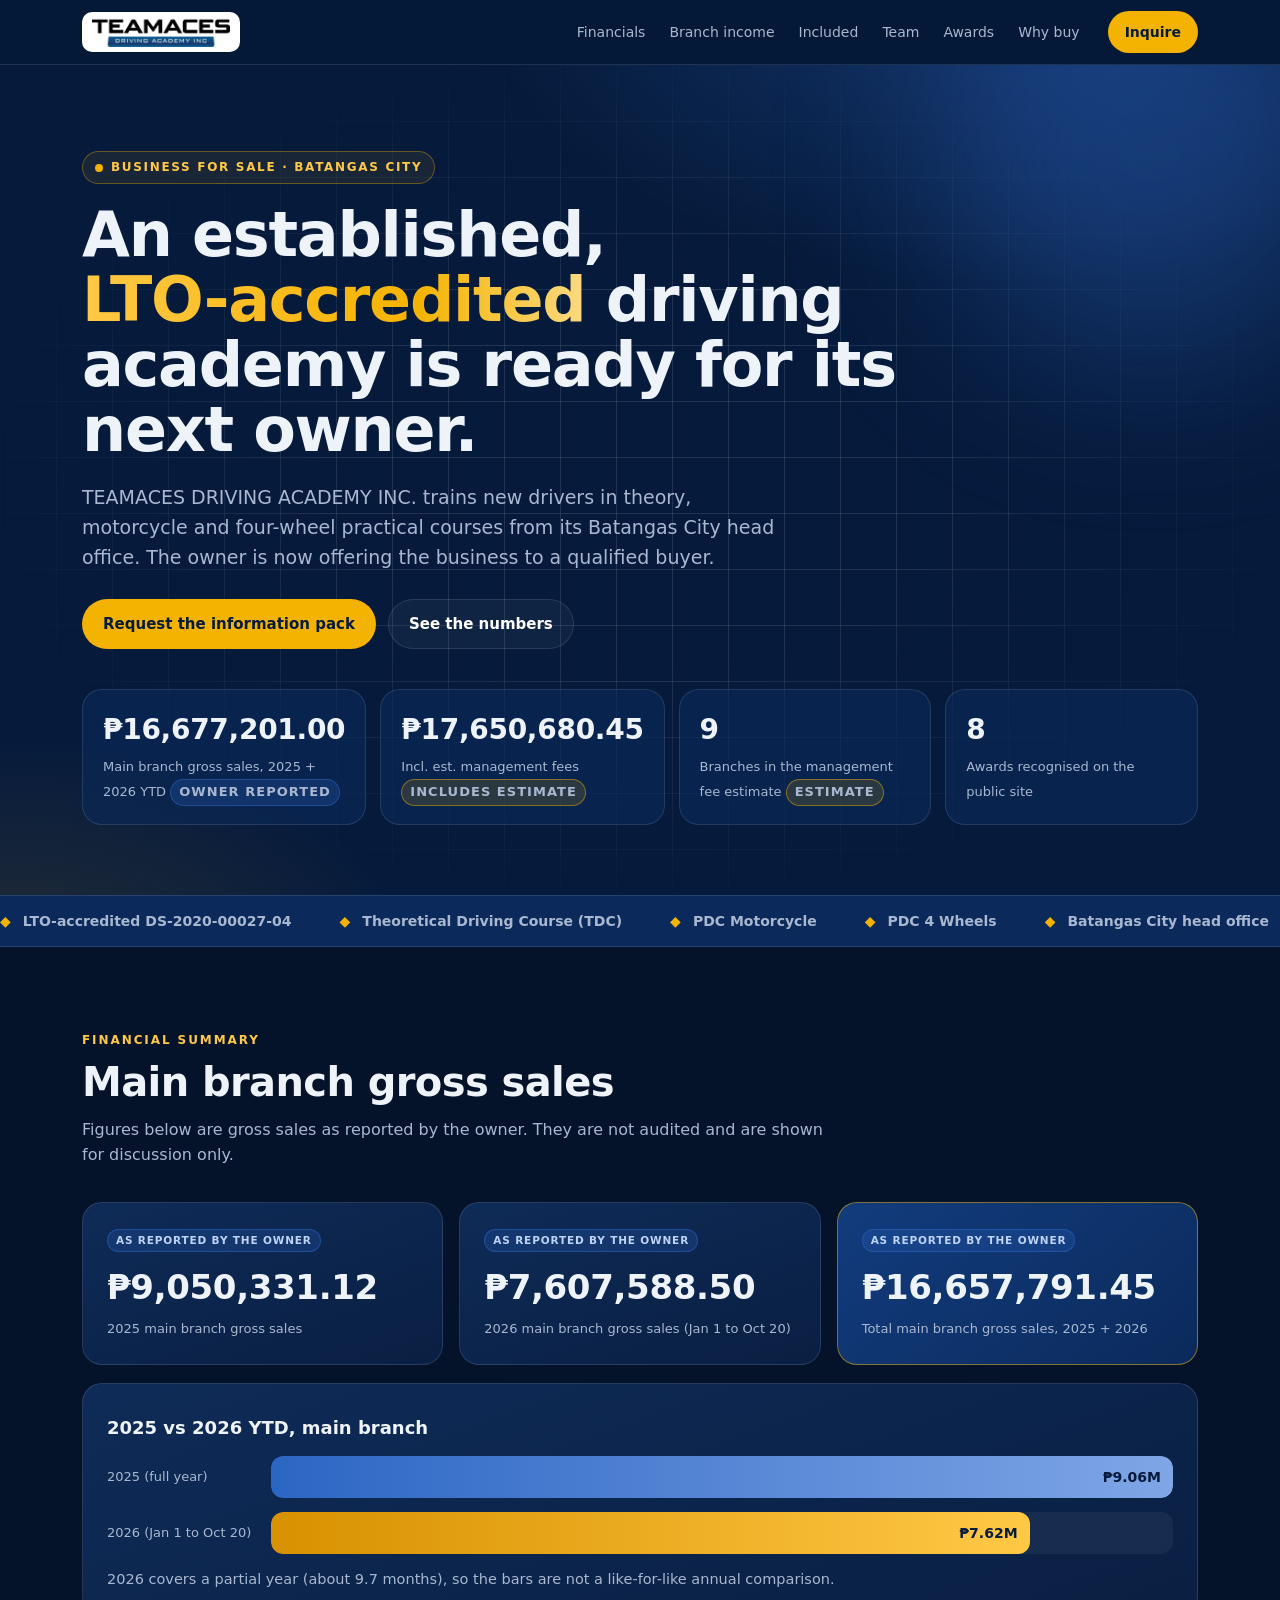
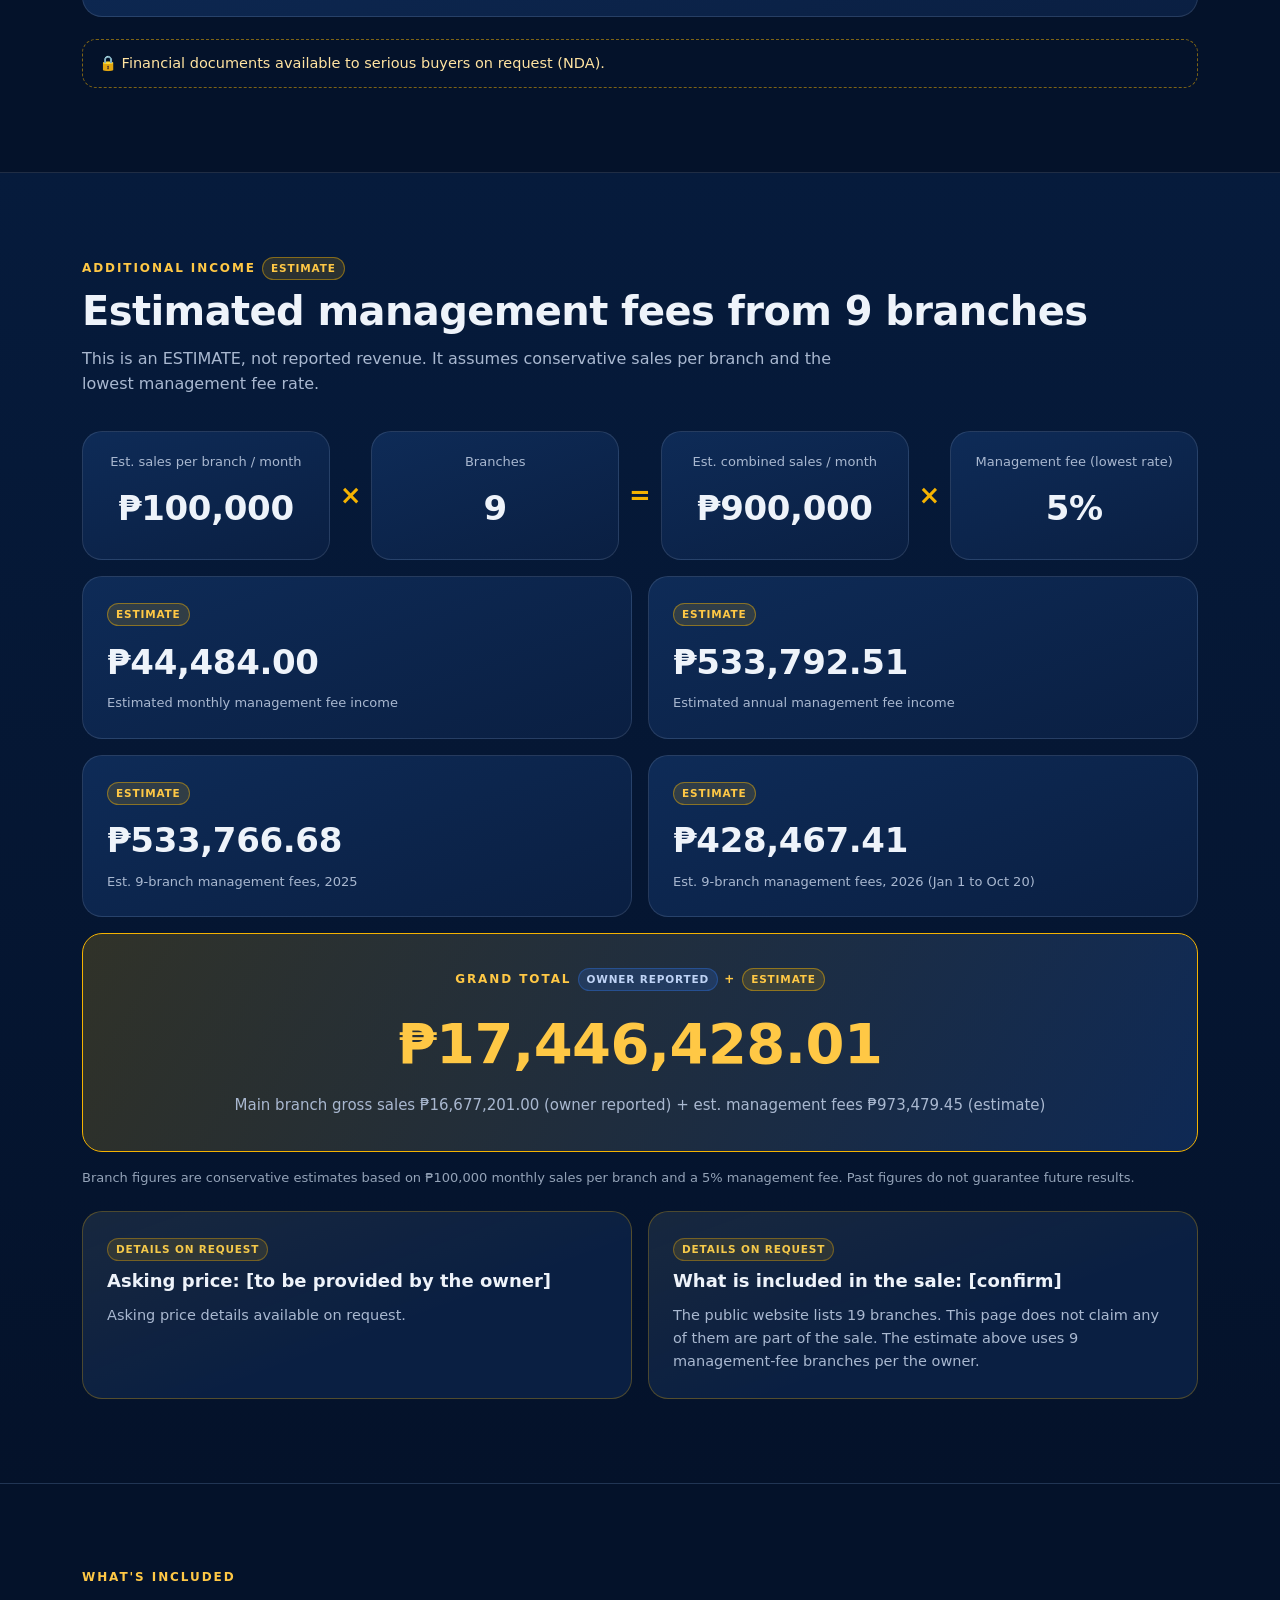
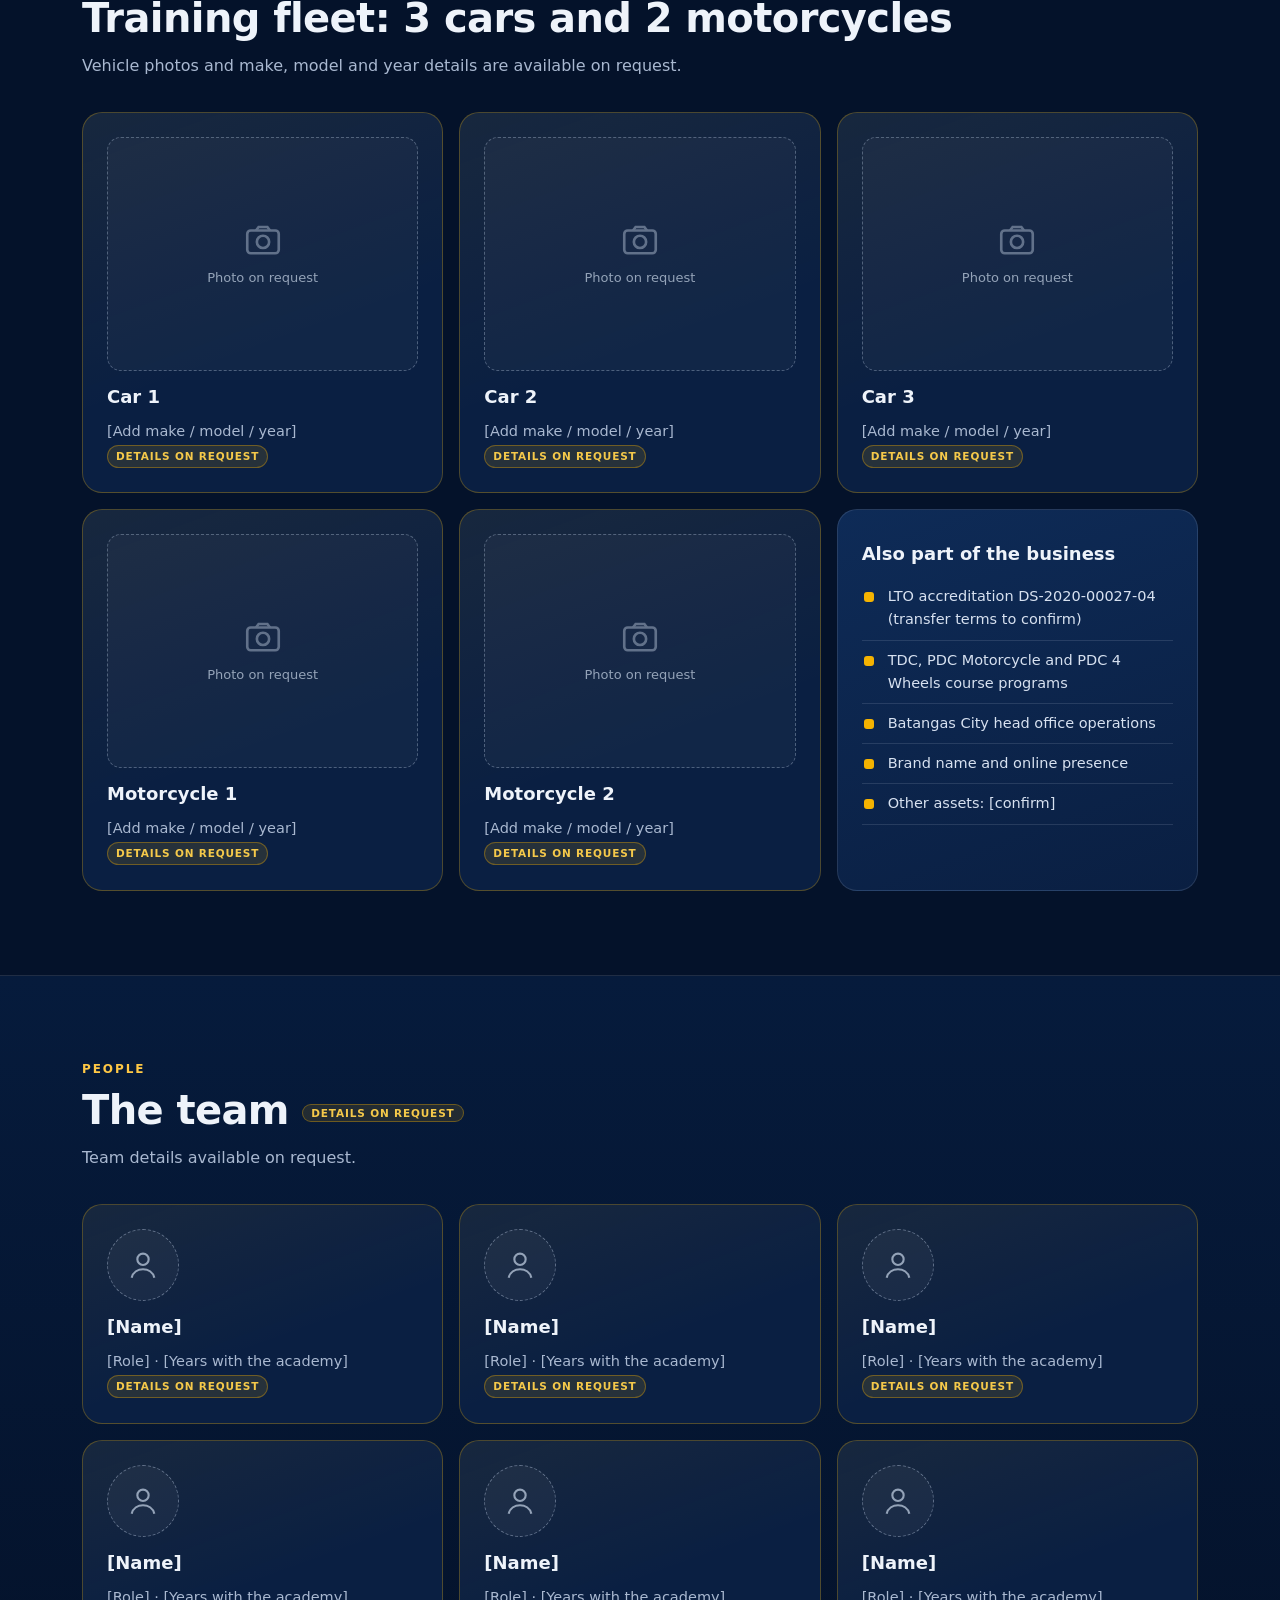
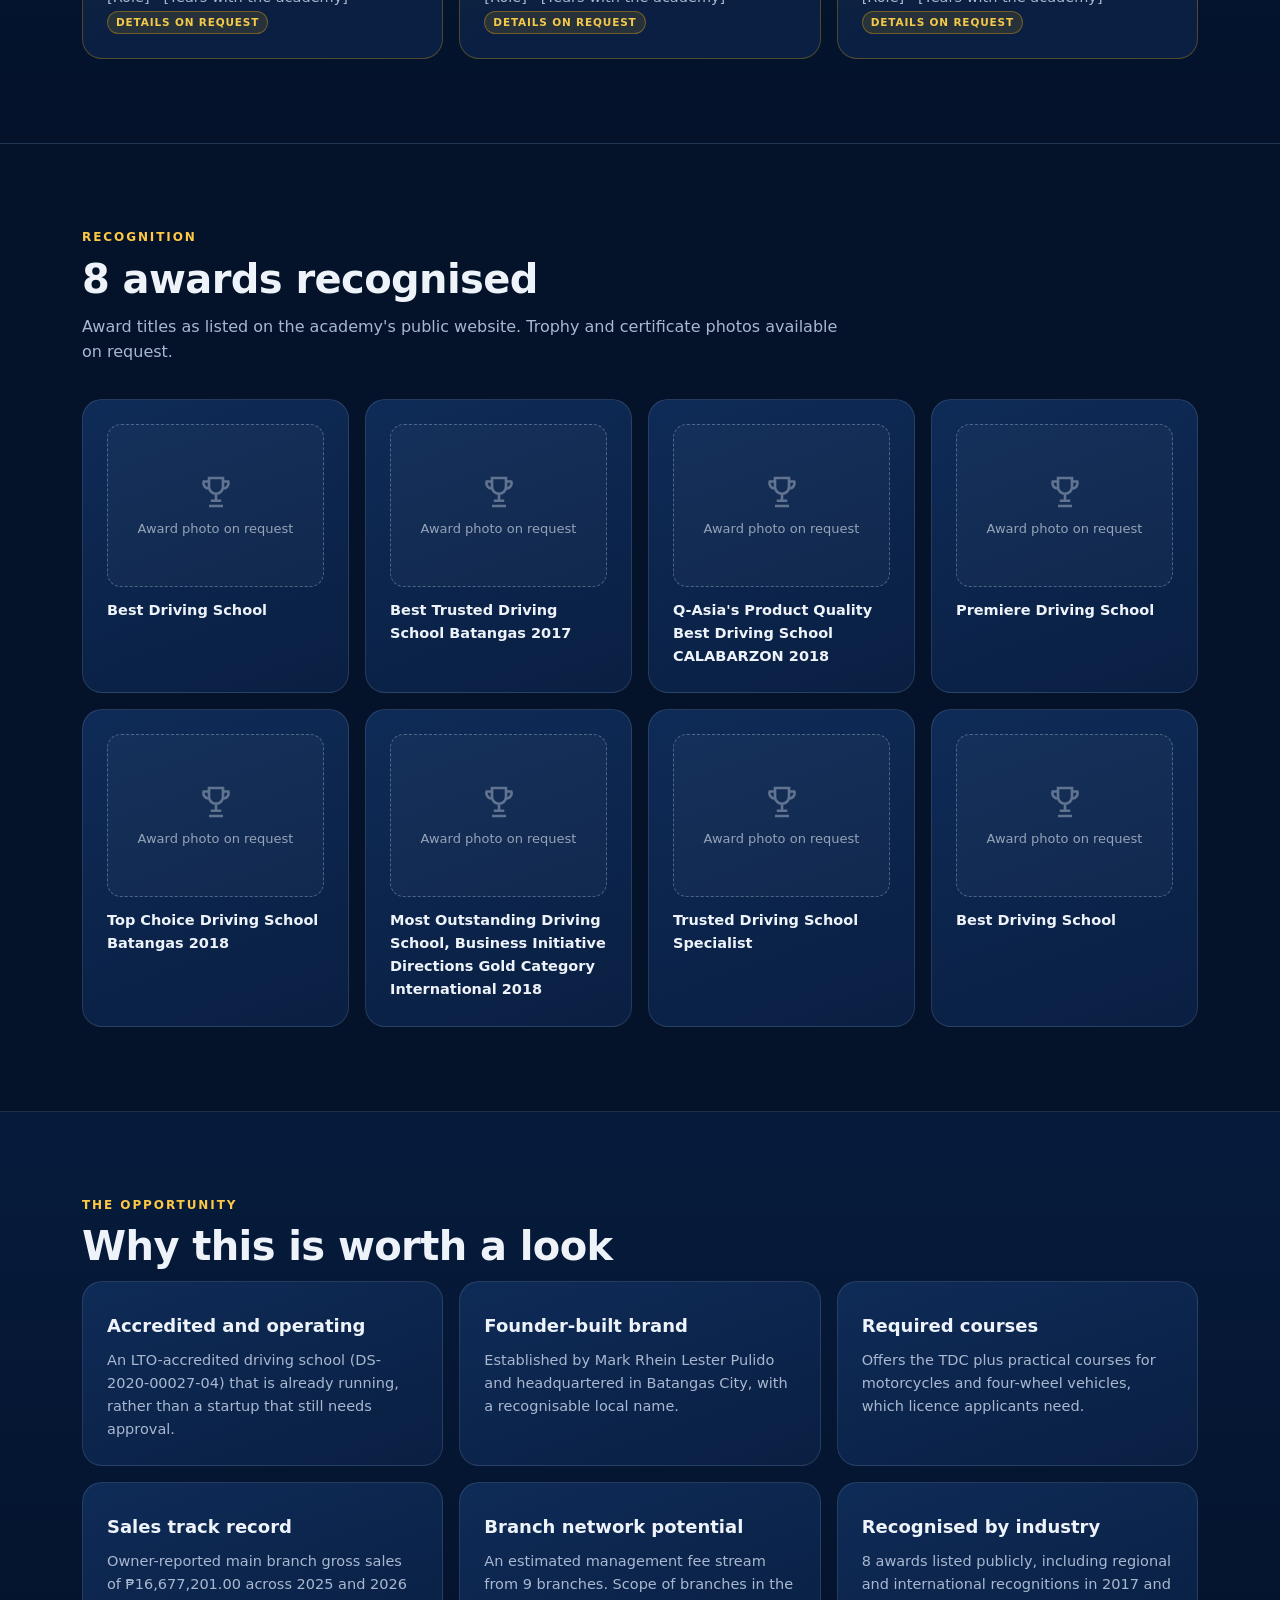
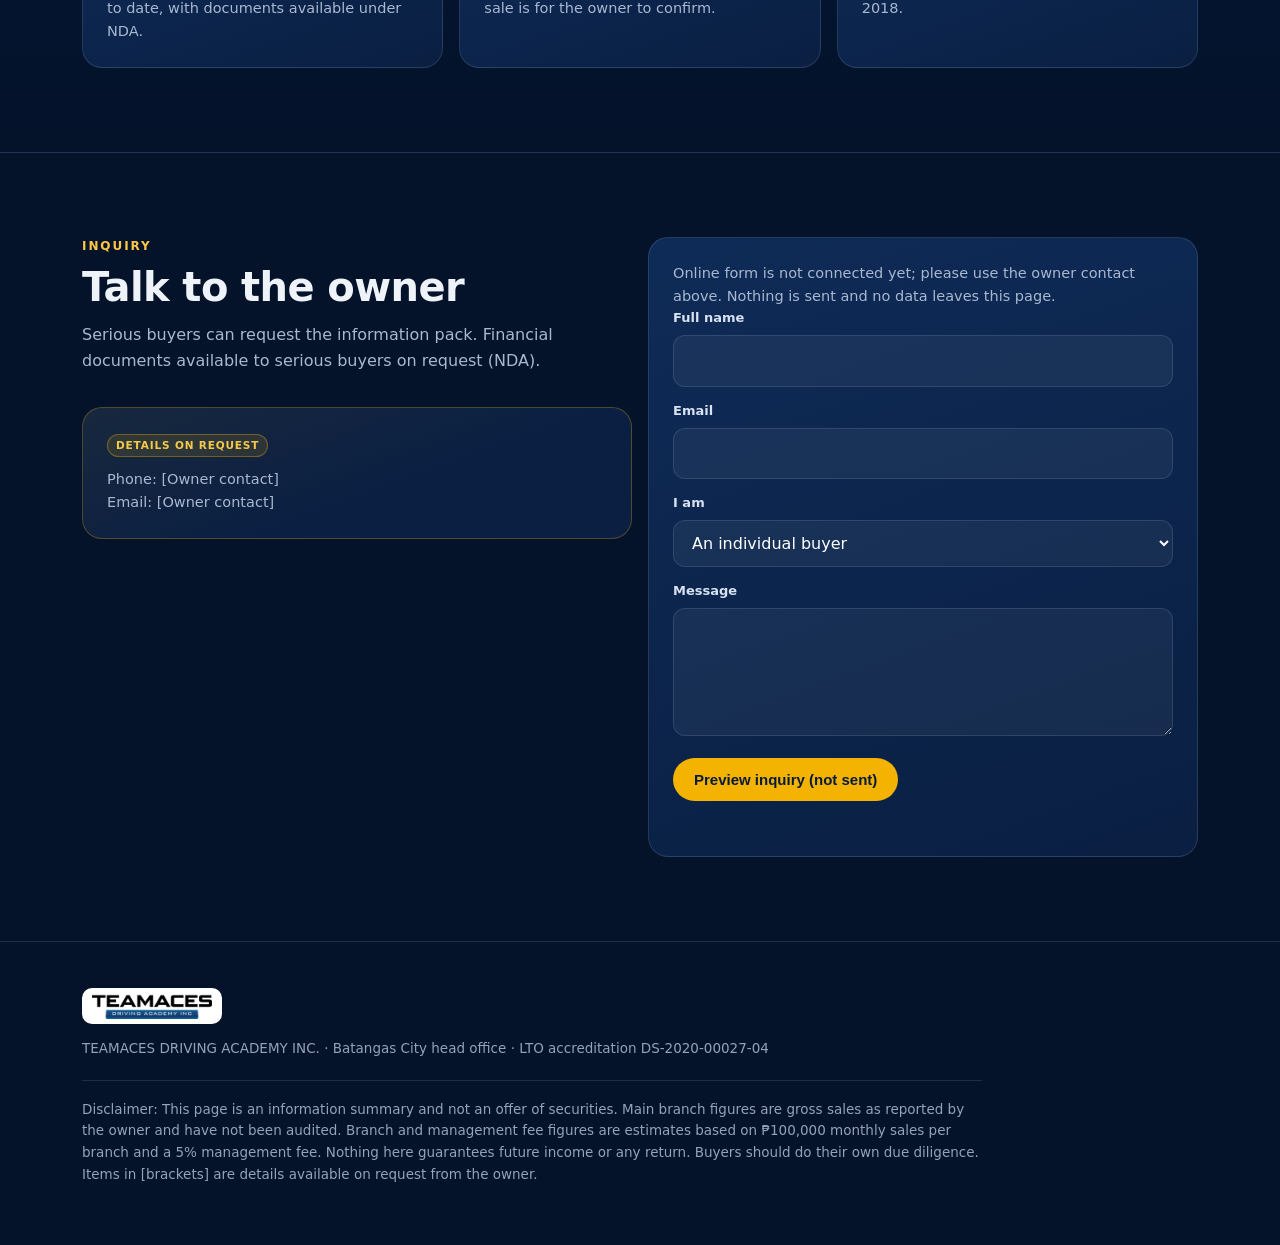
==== docs/index.html @ 5d8823e5 "Teamaces business-for-sale site, published from docs/" ====
<!doctype html>
<html lang="en" class="no-js">
<head>
<meta charset="utf-8">
<meta name="viewport" content="width=device-width, initial-scale=1">
<title>Business for Sale: TEAMACES DRIVING ACADEMY INC. | LTO-Accredited Driving School, Batangas</title>
<meta name="description" content="Established LTO-accredited driving academy in Batangas City offered for sale. Owner-reported main branch sales, estimated branch management fees, vehicles included. Documents available under NDA.">
<meta name="robots" content="index, follow">
<link rel="canonical" href="https://teamaces.johnnybodegas.com/">
<link rel="icon" href="/favicon.ico" sizes="any">
<link rel="icon" type="image/png" href="/favicon-32.png">
<link rel="apple-touch-icon" href="/apple-touch-icon.png">
<meta name="theme-color" content="#0B2A5B">
<meta property="og:type" content="website">
<meta property="og:title" content="Business for Sale: TEAMACES DRIVING ACADEMY INC.">
<meta property="og:description" content="An established LTO-accredited driving academy in Batangas City is available to a serious buyer.">
<meta property="og:url" content="https://teamaces.johnnybodegas.com/">
<meta property="og:image" content="https://teamaces.johnnybodegas.com/og.png">
<meta property="og:image:width" content="1200">
<meta property="og:image:height" content="630">
<meta name="twitter:card" content="summary_large_image">
<meta name="twitter:image" content="https://teamaces.johnnybodegas.com/og.png">
<script type="application/ld+json">{"@context": "https://schema.org", "@graph": [{"@type": "Organization", "@id": "https://teamaces.johnnybodegas.com/#org", "name": "TEAMACES DRIVING ACADEMY INC.", "logo": "https://teamaces.johnnybodegas.com/assets/logo-wordmark.png", "address": {"@type": "PostalAddress", "addressLocality": "Batangas City", "addressCountry": "PH"}}, {"@type": "WebPage", "@id": "https://teamaces.johnnybodegas.com/", "url": "https://teamaces.johnnybodegas.com/", "name": "Business for Sale: TEAMACES DRIVING ACADEMY INC.", "about": {"@id": "https://teamaces.johnnybodegas.com/#org"}, "inLanguage": "en"}]}</script>
<link rel="stylesheet" href="/styles.css">
<script>document.documentElement.classList.remove('no-js')</script>
</head>
<body>
<a class="skip" href="#main">Skip to content</a>
<nav class="top" aria-label="Primary"><div class="wrap">
  <a class="brand" href="#top" aria-label="TEAMACES DRIVING ACADEMY INC. home"><img src="/assets/logo-wordmark.png" alt="Teamaces Driving Academy" width="1200" height="261"></a>
  <ul><li><a href="#financials">Financials</a></li><li><a href="#branches">Branch income</a></li><li><a href="#included">Included</a></li><li><a href="#team">Team</a></li><li><a href="#awards">Awards</a></li><li><a href="#why">Why buy</a></li></ul>
  <a class="btn btn-amber" href="#inquire">Inquire</a>
</div></nav>
<main id="main">
<header class="hero" id="top"><div class="gridbg"></div><div class="orb"></div><div class="wrap">
  <span class="eyebrow rv"><span class="dot"></span>Business for sale &middot; Batangas City</span>
  <h1 class="rv" style="--d:80ms">An established, <span class="hl" style="white-space:nowrap">LTO-accredited</span> driving academy is ready for its next owner.</h1>
  <p class="lead rv" style="--d:160ms">TEAMACES DRIVING ACADEMY INC. trains new drivers in theory, motorcycle and four-wheel practical courses from its Batangas City head office. The owner is now offering the business to a qualified buyer.</p>
  <div class="cta-row rv" style="--d:240ms"><a class="btn btn-amber" href="#inquire">Request the information pack</a><a class="btn btn-ghost" href="#financials">See the numbers</a></div>
  <div class="stats">
    <div class="stat rv" style="--d:0ms"><b data-count="mainTotal">&#8369;16,677,201.00</b><span>Main branch gross sales, 2025 + 2026 YTD <span class="tag tag-rep">Owner reported</span></span></div>
    <div class="stat rv" style="--d:90ms"><b data-count="grandTotal">&#8369;17,650,680.45</b><span>Incl. est. management fees <span class="tag tag-est">Includes estimate</span></span></div>
    <div class="stat rv" style="--d:180ms"><b data-count="branches" data-dec="0">9</b><span>Branches in the management fee estimate <span class="tag tag-est">Estimate</span></span></div>
    <div class="stat rv" style="--d:270ms"><b data-count="awards" data-dec="0">8</b><span>Awards recognised on the public site</span></div>
  </div>
</div></header>
<div class="ticker" aria-label="Highlights"><div class="track"><span>LTO-accredited DS-2020-00027-04</span><span>Theoretical Driving Course (TDC)</span><span>PDC Motorcycle</span><span>PDC 4 Wheels</span><span>Batangas City head office</span><span>8 awards recognised</span><span>Business for sale</span><span>Financial documents on request (NDA)</span><span aria-hidden="true">LTO-accredited DS-2020-00027-04</span><span aria-hidden="true">Theoretical Driving Course (TDC)</span><span aria-hidden="true">PDC Motorcycle</span><span aria-hidden="true">PDC 4 Wheels</span><span aria-hidden="true">Batangas City head office</span><span aria-hidden="true">8 awards recognised</span><span aria-hidden="true">Business for sale</span><span aria-hidden="true">Financial documents on request (NDA)</span></div></div>

<section class="s" id="financials"><div class="wrap">
  <div class="kicker rv">Financial summary</div>
  <h2 class="rv">Main branch gross sales</h2>
  <p class="sub rv">Figures below are gross sales as reported by the owner. They are not audited and are shown for discussion only.</p>
  <div class="grid g3">
    <div class="card rv"><span class="tag tag-rep">As reported by the owner</span><div class="big" data-count="main2025">&#8369;9,060,764.00</div><div class="lbl">2025 main branch gross sales</div></div>
    <div class="card rv" style="--d:90ms"><span class="tag tag-rep">As reported by the owner</span><div class="big" data-count="main2026ytd">&#8369;7,616,437.00</div><div class="lbl">2026 main branch gross sales (Jan 1 to Oct 20)</div></div>
    <div class="card total rv" style="--d:180ms"><span class="tag tag-rep">As reported by the owner</span><div class="big" data-count="mainTotal">&#8369;16,677,201.00</div><div class="lbl">Total main branch gross sales, 2025 + 2026</div></div>
  </div>
  <div class="card chart rv" role="img" aria-label="Bar chart: 2025 main branch gross sales 9,060,764 pesos; 2026 January 1 to October 20, 7,616,437 pesos">
    <h3>2025 vs 2026 YTD, main branch</h3>
    <div class="bar-row"><div class="lbl">2025 (full year)</div><div class="bar a"><i data-w="main2025">&#8369;9.06M</i></div></div>
    <div class="bar-row"><div class="lbl">2026 (Jan 1 to Oct 20)</div><div class="bar b"><i data-w="main2026ytd">&#8369;7.62M</i></div></div>
    <p class="note">2026 covers a partial year (about 9.7 months), so the bars are not a like-for-like annual comparison.</p>
  </div>
  <div class="nda rv">&#128274; Financial documents available to serious buyers on request (NDA).</div>
</div></section>

<section class="s alt" id="branches"><div class="wrap">
  <div class="kicker rv">Additional income <span class="tag tag-est">Estimate</span></div>
  <h2 class="rv">Estimated management fees from 9 branches</h2>
  <p class="sub rv">This is an ESTIMATE, not reported revenue. It assumes conservative sales per branch and the lowest management fee rate.</p>
  <div class="calc">
    <div class="card rv"><div class="lbl">Est. sales per branch / month</div><div class="big">&#8369;100,000</div></div><div class="op" aria-hidden="true">&times;</div>
    <div class="card rv" style="--d:80ms"><div class="lbl">Branches</div><div class="big">9</div></div><div class="op" aria-hidden="true">=</div>
    <div class="card rv" style="--d:160ms"><div class="lbl">Est. combined sales / month</div><div class="big">&#8369;900,000</div></div><div class="op" aria-hidden="true">&times;</div>
    <div class="card rv" style="--d:240ms"><div class="lbl">Management fee (lowest rate)</div><div class="big">5%</div></div>
  </div>
  <div class="grid g2">
    <div class="card rv"><span class="tag tag-est">Estimate</span><div class="big" data-count="feeMonthly">&#8369;45,000.00</div><div class="lbl">Estimated monthly management fee income</div></div>
    <div class="card rv" style="--d:90ms"><span class="tag tag-est">Estimate</span><div class="big" data-count="feeAnnual">&#8369;540,000.00</div><div class="lbl">Estimated annual management fee income</div></div>
    <div class="card rv"><span class="tag tag-est">Estimate</span><div class="big" data-count="fee2025">&#8369;540,000.00</div><div class="lbl">Est. 9-branch management fees, 2025</div></div>
    <div class="card rv" style="--d:90ms"><span class="tag tag-est">Estimate</span><div class="big" data-count="fee2026ytd">&#8369;433,479.45</div><div class="lbl">Est. 9-branch management fees, 2026 (Jan 1 to Oct 20)</div></div>
    <div class="card grand rv">
      <div class="kicker">Grand total <span class="tag tag-rep">Owner reported</span> + <span class="tag tag-est">Estimate</span></div>
      <div class="big" data-count="grandTotal">&#8369;17,650,680.45</div>
      <div class="eq">Main branch gross sales &#8369;16,677,201.00 (owner reported) + est. management fees &#8369;973,479.45 (estimate)</div>
    </div>
  </div>
  <p class="note rv">Branch figures are conservative estimates based on &#8369;100,000 monthly sales per branch and a 5% management fee. Past figures do not guarantee future results.</p>
  <div class="grid g2" style="margin-top:22px">
    <div class="card ph-card rv"><span class="tag tag-ph">Details on request</span><h3>Asking price: [to be provided by the owner]</h3><p>Asking price details available on request.</p></div>
    <div class="card ph-card rv" style="--d:90ms"><span class="tag tag-ph">Details on request</span><h3>What is included in the sale: [confirm]</h3><p>The public website lists 19 branches. This page does not claim any of them are part of the sale. The estimate above uses 9 management-fee branches per the owner.</p></div>
  </div>
</div></section>

<section class="s" id="included"><div class="wrap">
  <div class="kicker rv">What&#39;s included</div>
  <h2 class="rv">Training fleet: 3 cars and 2 motorcycles</h2>
  <p class="sub rv">Vehicle photos and make, model and year details are available on request.</p>
  <div class="grid g3"><div class="card ph-card rv" style="--d:0ms"><div class="slot"><div><svg viewBox="0 0 24 24" fill="none" stroke="currentColor" stroke-width="1.5" aria-hidden="true"><rect x="3" y="6" width="18" height="13" rx="2"/><circle cx="12" cy="12.5" r="3.5"/><path d="M8 6l1.5-2h5L16 6"/></svg>Photo on request</div></div><h3>Car 1</h3><p>[Add make / model / year]</p><span class="tag tag-ph">Details on request</span></div><div class="card ph-card rv" style="--d:80ms"><div class="slot"><div><svg viewBox="0 0 24 24" fill="none" stroke="currentColor" stroke-width="1.5" aria-hidden="true"><rect x="3" y="6" width="18" height="13" rx="2"/><circle cx="12" cy="12.5" r="3.5"/><path d="M8 6l1.5-2h5L16 6"/></svg>Photo on request</div></div><h3>Car 2</h3><p>[Add make / model / year]</p><span class="tag tag-ph">Details on request</span></div><div class="card ph-card rv" style="--d:160ms"><div class="slot"><div><svg viewBox="0 0 24 24" fill="none" stroke="currentColor" stroke-width="1.5" aria-hidden="true"><rect x="3" y="6" width="18" height="13" rx="2"/><circle cx="12" cy="12.5" r="3.5"/><path d="M8 6l1.5-2h5L16 6"/></svg>Photo on request</div></div><h3>Car 3</h3><p>[Add make / model / year]</p><span class="tag tag-ph">Details on request</span></div><div class="card ph-card rv" style="--d:240ms"><div class="slot"><div><svg viewBox="0 0 24 24" fill="none" stroke="currentColor" stroke-width="1.5" aria-hidden="true"><rect x="3" y="6" width="18" height="13" rx="2"/><circle cx="12" cy="12.5" r="3.5"/><path d="M8 6l1.5-2h5L16 6"/></svg>Photo on request</div></div><h3>Motorcycle 1</h3><p>[Add make / model / year]</p><span class="tag tag-ph">Details on request</span></div><div class="card ph-card rv" style="--d:320ms"><div class="slot"><div><svg viewBox="0 0 24 24" fill="none" stroke="currentColor" stroke-width="1.5" aria-hidden="true"><rect x="3" y="6" width="18" height="13" rx="2"/><circle cx="12" cy="12.5" r="3.5"/><path d="M8 6l1.5-2h5L16 6"/></svg>Photo on request</div></div><h3>Motorcycle 2</h3><p>[Add make / model / year]</p><span class="tag tag-ph">Details on request</span></div>
    <div class="card rv"><h3>Also part of the business</h3><ul class="list"><li>LTO accreditation DS-2020-00027-04 (transfer terms to confirm)</li><li>TDC, PDC Motorcycle and PDC 4 Wheels course programs</li><li>Batangas City head office operations</li><li>Brand name and online presence</li><li>Other assets: [confirm]</li></ul></div>
  </div>
</div></section>

<section class="s alt" id="team"><div class="wrap">
  <div class="kicker rv">People</div>
  <h2 class="rv">The team <span class="tag tag-ph">Details on request</span></h2>
  <p class="sub rv">Team details available on request.</p>
  <div class="grid g3"><div class="card ph-card rv" style="--d:0ms"><div class="avatar"><svg viewBox="0 0 24 24" fill="none" stroke="currentColor" stroke-width="1.5" aria-hidden="true"><circle cx="12" cy="8" r="4"/><path d="M4 21c1-4 4.5-6 8-6s7 2 8 6"/></svg></div><h3>[Name]</h3><p>[Role] &middot; [Years with the academy]</p><span class="tag tag-ph">Details on request</span></div><div class="card ph-card rv" style="--d:70ms"><div class="avatar"><svg viewBox="0 0 24 24" fill="none" stroke="currentColor" stroke-width="1.5" aria-hidden="true"><circle cx="12" cy="8" r="4"/><path d="M4 21c1-4 4.5-6 8-6s7 2 8 6"/></svg></div><h3>[Name]</h3><p>[Role] &middot; [Years with the academy]</p><span class="tag tag-ph">Details on request</span></div><div class="card ph-card rv" style="--d:140ms"><div class="avatar"><svg viewBox="0 0 24 24" fill="none" stroke="currentColor" stroke-width="1.5" aria-hidden="true"><circle cx="12" cy="8" r="4"/><path d="M4 21c1-4 4.5-6 8-6s7 2 8 6"/></svg></div><h3>[Name]</h3><p>[Role] &middot; [Years with the academy]</p><span class="tag tag-ph">Details on request</span></div><div class="card ph-card rv" style="--d:210ms"><div class="avatar"><svg viewBox="0 0 24 24" fill="none" stroke="currentColor" stroke-width="1.5" aria-hidden="true"><circle cx="12" cy="8" r="4"/><path d="M4 21c1-4 4.5-6 8-6s7 2 8 6"/></svg></div><h3>[Name]</h3><p>[Role] &middot; [Years with the academy]</p><span class="tag tag-ph">Details on request</span></div><div class="card ph-card rv" style="--d:280ms"><div class="avatar"><svg viewBox="0 0 24 24" fill="none" stroke="currentColor" stroke-width="1.5" aria-hidden="true"><circle cx="12" cy="8" r="4"/><path d="M4 21c1-4 4.5-6 8-6s7 2 8 6"/></svg></div><h3>[Name]</h3><p>[Role] &middot; [Years with the academy]</p><span class="tag tag-ph">Details on request</span></div><div class="card ph-card rv" style="--d:350ms"><div class="avatar"><svg viewBox="0 0 24 24" fill="none" stroke="currentColor" stroke-width="1.5" aria-hidden="true"><circle cx="12" cy="8" r="4"/><path d="M4 21c1-4 4.5-6 8-6s7 2 8 6"/></svg></div><h3>[Name]</h3><p>[Role] &middot; [Years with the academy]</p><span class="tag tag-ph">Details on request</span></div></div>
</div></section>

<section class="s" id="awards"><div class="wrap">
  <div class="kicker rv">Recognition</div>
  <h2 class="rv">8 awards recognised</h2>
  <p class="sub rv">Award titles as listed on the academy&#39;s public website. Trophy and certificate photos available on request.</p>
  <div class="grid g4"><div class="card rv" style="--d:0ms"><div class="slot"><div><svg viewBox="0 0 24 24" fill="none" stroke="currentColor" stroke-width="1.5" aria-hidden="true"><path d="M8 4h8v5a4 4 0 01-8 0V4zM8 6H5a3 3 0 003 4M16 6h3a3 3 0 01-3 4M12 13v4M8 20h8M9 17h6"/></svg>Award photo on request</div></div><p style="color:#EEF3FA;font-weight:600">Best Driving School</p></div><div class="card rv" style="--d:60ms"><div class="slot"><div><svg viewBox="0 0 24 24" fill="none" stroke="currentColor" stroke-width="1.5" aria-hidden="true"><path d="M8 4h8v5a4 4 0 01-8 0V4zM8 6H5a3 3 0 003 4M16 6h3a3 3 0 01-3 4M12 13v4M8 20h8M9 17h6"/></svg>Award photo on request</div></div><p style="color:#EEF3FA;font-weight:600">Best Trusted Driving School Batangas 2017</p></div><div class="card rv" style="--d:120ms"><div class="slot"><div><svg viewBox="0 0 24 24" fill="none" stroke="currentColor" stroke-width="1.5" aria-hidden="true"><path d="M8 4h8v5a4 4 0 01-8 0V4zM8 6H5a3 3 0 003 4M16 6h3a3 3 0 01-3 4M12 13v4M8 20h8M9 17h6"/></svg>Award photo on request</div></div><p style="color:#EEF3FA;font-weight:600">Q-Asia&#39;s Product Quality Best Driving School CALABARZON 2018</p></div><div class="card rv" style="--d:180ms"><div class="slot"><div><svg viewBox="0 0 24 24" fill="none" stroke="currentColor" stroke-width="1.5" aria-hidden="true"><path d="M8 4h8v5a4 4 0 01-8 0V4zM8 6H5a3 3 0 003 4M16 6h3a3 3 0 01-3 4M12 13v4M8 20h8M9 17h6"/></svg>Award photo on request</div></div><p style="color:#EEF3FA;font-weight:600">Premiere Driving School</p></div><div class="card rv" style="--d:240ms"><div class="slot"><div><svg viewBox="0 0 24 24" fill="none" stroke="currentColor" stroke-width="1.5" aria-hidden="true"><path d="M8 4h8v5a4 4 0 01-8 0V4zM8 6H5a3 3 0 003 4M16 6h3a3 3 0 01-3 4M12 13v4M8 20h8M9 17h6"/></svg>Award photo on request</div></div><p style="color:#EEF3FA;font-weight:600">Top Choice Driving School Batangas 2018</p></div><div class="card rv" style="--d:300ms"><div class="slot"><div><svg viewBox="0 0 24 24" fill="none" stroke="currentColor" stroke-width="1.5" aria-hidden="true"><path d="M8 4h8v5a4 4 0 01-8 0V4zM8 6H5a3 3 0 003 4M16 6h3a3 3 0 01-3 4M12 13v4M8 20h8M9 17h6"/></svg>Award photo on request</div></div><p style="color:#EEF3FA;font-weight:600">Most Outstanding Driving School, Business Initiative Directions Gold Category International 2018</p></div><div class="card rv" style="--d:360ms"><div class="slot"><div><svg viewBox="0 0 24 24" fill="none" stroke="currentColor" stroke-width="1.5" aria-hidden="true"><path d="M8 4h8v5a4 4 0 01-8 0V4zM8 6H5a3 3 0 003 4M16 6h3a3 3 0 01-3 4M12 13v4M8 20h8M9 17h6"/></svg>Award photo on request</div></div><p style="color:#EEF3FA;font-weight:600">Trusted Driving School Specialist</p></div><div class="card rv" style="--d:420ms"><div class="slot"><div><svg viewBox="0 0 24 24" fill="none" stroke="currentColor" stroke-width="1.5" aria-hidden="true"><path d="M8 4h8v5a4 4 0 01-8 0V4zM8 6H5a3 3 0 003 4M16 6h3a3 3 0 01-3 4M12 13v4M8 20h8M9 17h6"/></svg>Award photo on request</div></div><p style="color:#EEF3FA;font-weight:600">Best Driving School</p></div></div>
</div></section>

<section class="s alt" id="why"><div class="wrap">
  <div class="kicker rv">The opportunity</div>
  <h2 class="rv">Why this is worth a look</h2>
  <div class="grid g3">
    <div class="card rv"><h3>Accredited and operating</h3><p>An LTO-accredited driving school (DS-2020-00027-04) that is already running, rather than a startup that still needs approval.</p></div>
    <div class="card rv" style="--d:80ms"><h3>Founder-built brand</h3><p>Established by Mark Rhein Lester Pulido and headquartered in Batangas City, with a recognisable local name.</p></div>
    <div class="card rv" style="--d:160ms"><h3>Required courses</h3><p>Offers the TDC plus practical courses for motorcycles and four-wheel vehicles, which licence applicants need.</p></div>
    <div class="card rv"><h3>Sales track record</h3><p>Owner-reported main branch gross sales of &#8369;16,677,201.00 across 2025 and 2026 to date, with documents available under NDA.</p></div>
    <div class="card rv" style="--d:80ms"><h3>Branch network potential</h3><p>An estimated management fee stream from 9 branches. Scope of branches in the sale is for the owner to confirm.</p></div>
    <div class="card rv" style="--d:160ms"><h3>Recognised by industry</h3><p>8 awards listed publicly, including regional and international recognitions in 2017 and 2018.</p></div>
  </div>
</div></section>

<section class="s" id="inquire"><div class="wrap">
  <div class="grid g2">
    <div class="rv"><div class="kicker">Inquiry</div><h2>Talk to the owner</h2>
      <p class="sub">Serious buyers can request the information pack. Financial documents available to serious buyers on request (NDA).</p>
      <div class="card ph-card"><span class="tag tag-ph">Details on request</span><p style="margin-top:10px">Phone: [Owner contact]</p><p>Email: [Owner contact]</p></div>
    </div>
    <form class="card rv" id="inq" novalidate aria-describedby="formnote">
      <p id="formnote" class="note" style="margin-top:0">Online form is not connected yet; please use the owner contact above. Nothing is sent and no data leaves this page.</p>
      <label for="f-name">Full name</label><input id="f-name" name="name" autocomplete="name">
      <label for="f-email">Email</label><input id="f-email" name="email" type="email" autocomplete="email">
      <label for="f-type">I am</label><select id="f-type" name="type"><option>An individual buyer</option><option>A company or investor</option><option>A broker</option></select>
      <label for="f-msg">Message</label><textarea id="f-msg" name="msg" rows="4"></textarea>
      <button class="btn btn-amber" type="submit">Preview inquiry (not sent)</button>
      <div class="formmsg" id="formmsg" role="status" aria-live="polite"></div>
    </form>
  </div>
</div></section>
</main>
<footer><div class="wrap">
  <span class="brand"><img src="/assets/logo-wordmark.png" alt="Teamaces Driving Academy" width="1200" height="261" style="height:26px;width:auto"></span>
  <div>TEAMACES DRIVING ACADEMY INC. &middot; Batangas City head office &middot; LTO accreditation DS-2020-00027-04</div>
  <div class="disc">Disclaimer: This page is an information summary and not an offer of securities. Main branch figures are gross sales as reported by the owner and have not been audited. Branch and management fee figures are estimates based on &#8369;100,000 monthly sales per branch and a 5% management fee. Nothing here guarantees future income or any return. Buyers should do their own due diligence. Items in [brackets] are details available on request from the owner.</div>
</div></footer>
<script src="/data.js"></script>
<script src="/main.js"></script>
</body>
</html>
---- styles.css ----
:root{--navy-900:#061B3C;--navy-800:#0B2A5B;--navy-700:#123C7E;--navy-600:#1A4FA0;--navy-500:#2C66C4;--navy-100:#E7EEF9;--amber-600:#D89100;--amber-500:#F5B301;--amber-400:#FFC845;--ink-4:#94A3B8;--ok:#0E9F6E;--deep:#04122A;
--line:rgba(231,238,249,.12);--muted:#A9B8D0;--font:ui-sans-serif,system-ui,-apple-system,'Segoe UI',Roboto,'Helvetica Neue',Arial,sans-serif}
*,*::before,*::after{box-sizing:border-box}
html{scroll-behavior:smooth}
body{margin:0;font-family:var(--font);background:var(--deep);color:#EEF3FA;line-height:1.6;-webkit-font-smoothing:antialiased;overflow-x:hidden}
img{max-width:100%;display:block}
a{color:var(--amber-400)}
.wrap{max-width:1160px;margin:0 auto;padding:0 22px}
.skip{position:absolute;left:-999px}.skip:focus{left:12px;top:12px;z-index:99;background:#fff;color:#000;padding:8px}
.banner{background:var(--amber-500);color:var(--navy-900);text-align:center;font-size:13px;font-weight:700;padding:6px 12px}
nav.top{position:sticky;top:0;z-index:30;backdrop-filter:blur(14px);-webkit-backdrop-filter:blur(14px);background:rgba(6,27,60,.78);border-bottom:1px solid var(--line)}
nav.top .wrap{display:flex;align-items:center;gap:18px;height:64px}
.brand{display:flex;align-items:center;background:#fff;border-radius:10px;padding:5px 10px}
.brand img{height:30px;width:auto;object-fit:contain}
nav.top ul{display:flex;gap:4px;list-style:none;margin:0 0 0 auto;padding:0}
nav.top ul a{color:var(--muted);text-decoration:none;font-size:14px;padding:8px 10px;border-radius:8px}
nav.top ul a:hover{color:#fff;background:rgba(255,255,255,.06)}
.btn{display:inline-flex;align-items:center;gap:8px;border-radius:999px;padding:12px 20px;font-weight:700;text-decoration:none;border:1px solid transparent;cursor:pointer;font-size:15px}
.btn-amber{background:var(--amber-500);color:var(--navy-900)}.btn-amber:hover{background:var(--amber-400)}
.btn-ghost{border-color:var(--line);color:#fff;background:rgba(255,255,255,.04)}
nav .btn{padding:9px 16px;font-size:14px}
.hero{position:relative;overflow:hidden;padding:86px 0 70px;background:radial-gradient(900px 500px at 80% -10%,rgba(44,102,196,.35),transparent 60%),radial-gradient(700px 400px at 0% 110%,rgba(245,179,1,.12),transparent 60%),var(--navy-900)}
.gridbg{position:absolute;inset:0;background-image:linear-gradient(var(--line) 1px,transparent 1px),linear-gradient(90deg,var(--line) 1px,transparent 1px);background-size:56px 56px;mask-image:radial-gradient(ellipse at center,#000 30%,transparent 75%);-webkit-mask-image:radial-gradient(ellipse at center,#000 30%,transparent 75%);pointer-events:none}
.orb{position:absolute;width:420px;height:420px;border-radius:50%;filter:blur(80px);background:rgba(44,102,196,.35);top:-120px;right:-80px;animation:float 14s ease-in-out infinite}
@keyframes float{50%{transform:translate(-40px,30px) scale(1.08)}}
.hero .wrap{position:relative}
.eyebrow{display:inline-flex;gap:8px;align-items:center;font-size:12px;letter-spacing:.14em;text-transform:uppercase;font-weight:700;color:var(--amber-400);border:1px solid rgba(245,179,1,.35);background:rgba(245,179,1,.08);padding:6px 12px;border-radius:999px}
.dot{width:8px;height:8px;border-radius:50%;background:var(--amber-500);animation:pulse 2s infinite}
@keyframes pulse{0%{box-shadow:0 0 0 0 rgba(245,179,1,.7)}70%{box-shadow:0 0 0 10px rgba(245,179,1,0)}}
h1{font-size:clamp(34px,5.4vw,62px);line-height:1.05;letter-spacing:-.02em;margin:18px 0 16px;max-width:900px}
h1 .hl{background:linear-gradient(90deg,var(--amber-400),var(--amber-500),#fff,var(--amber-400));background-size:200% auto;-webkit-background-clip:text;background-clip:text;color:transparent;animation:sh 6s linear infinite}
@keyframes sh{to{background-position:200% center}}
.lead{font-size:clamp(16px,1.8vw,19px);color:var(--muted);max-width:720px}
.cta-row{display:flex;flex-wrap:wrap;gap:12px;margin:26px 0 40px}
.stats{display:grid;grid-template-columns:repeat(4,1fr);gap:14px}
.stat{border-radius:20px;border:1px solid var(--line);background:rgba(11,42,91,.55);padding:18px 20px}
.stat b{display:block;font-size:clamp(20px,2.3vw,28px);letter-spacing:-.01em;font-variant-numeric:tabular-nums;white-space:nowrap}
.stat span{font-size:13px;color:var(--muted)}
.tag{display:inline-block;font-size:10.5px;font-weight:800;letter-spacing:.08em;text-transform:uppercase;padding:2px 8px;border-radius:999px;vertical-align:middle}
.tag-rep{background:rgba(44,102,196,.25);color:#BFD3F5;border:1px solid rgba(44,102,196,.5)}
.tag-est{background:rgba(245,179,1,.15);color:var(--amber-400);border:1px solid rgba(245,179,1,.45)}
.tag-ph{background:rgba(245,179,1,.12);color:#F5C94A;border:1px solid rgba(245,179,1,.35)}
.ticker{border-block:1px solid var(--line);background:var(--navy-800);overflow:hidden;padding:14px 0}
.track{display:flex;gap:48px;width:max-content;animation:mq 38s linear infinite}
.track span{white-space:nowrap;color:var(--muted);font-weight:600;font-size:14px}
.track span::before{content:"\25C6";color:var(--amber-500);margin-right:12px}
@keyframes mq{to{transform:translateX(-50%)}}
section.s{padding:84px 0;border-bottom:1px solid var(--line)}
section.alt{background:linear-gradient(180deg,var(--navy-900),var(--deep))}
.kicker{color:var(--amber-400);font-size:12px;font-weight:800;letter-spacing:.16em;text-transform:uppercase}
h2{font-size:clamp(26px,3.4vw,40px);line-height:1.15;letter-spacing:-.015em;margin:8px 0 12px}
.sub{color:var(--muted);max-width:760px;margin:0 0 34px}
.grid{display:grid;gap:16px}.g2{grid-template-columns:repeat(2,1fr)}.g3{grid-template-columns:repeat(3,1fr)}.g4{grid-template-columns:repeat(4,1fr)}
.card{border-radius:20px;background:linear-gradient(160deg,#0E2B57,#0A1F42);border:1px solid var(--line);padding:24px;transition:border-color .3s,transform .3s}
.card:hover{border-color:rgba(245,179,1,.4);transform:translateY(-3px)}
.card h3{margin:6px 0 8px;font-size:18px}
.card p{margin:0;color:var(--muted);font-size:14.5px}
.big{font-size:clamp(24px,2.8vw,34px);font-weight:800;letter-spacing:-.01em;font-variant-numeric:tabular-nums;margin:8px 0 4px;overflow-wrap:anywhere}
.lbl{font-size:13px;color:var(--muted)}
.card.total{background:linear-gradient(140deg,var(--navy-700),var(--navy-800));border-color:rgba(245,179,1,.5)}
.card.grand{grid-column:1/-1;background:linear-gradient(120deg,rgba(245,179,1,.18),rgba(44,102,196,.25));border-color:var(--amber-500);text-align:center;padding:34px}
.card.grand .big{font-size:clamp(32px,5vw,56px);color:var(--amber-400)}
.eq{font-variant-numeric:tabular-nums;color:var(--muted);font-size:15px;overflow-wrap:anywhere}
.chart{margin-top:18px}
.bar-row{display:grid;grid-template-columns:150px 1fr;gap:14px;align-items:center;margin:14px 0}
.bar{height:42px;border-radius:12px;background:rgba(255,255,255,.05);overflow:hidden}
.bar i{display:flex;align-items:center;justify-content:flex-end;height:100%;padding-right:12px;font-style:normal;font-weight:800;font-size:14px;color:var(--navy-900);border-radius:12px;width:0;transition:width 1.4s cubic-bezier(.2,.8,.2,1);white-space:nowrap}
.bar.a i{background:linear-gradient(90deg,var(--navy-500),#7FA6E6)}.bar.b i{background:linear-gradient(90deg,var(--amber-600),var(--amber-400))}
.note{font-size:13px;color:var(--ink-4);margin-top:16px}
.nda{display:flex;gap:10px;align-items:center;border:1px dashed rgba(245,179,1,.5);border-radius:14px;padding:12px 16px;margin-top:22px;color:#FFE3A1;font-size:14.5px}
.calc{display:flex;align-items:center;gap:10px;flex-wrap:wrap;justify-content:center;margin-bottom:16px}
.calc .card{flex:1 1 170px;text-align:center;padding:20px}
.op{font-size:26px;color:var(--amber-500);font-weight:800}
.ph-card{border:1px solid rgba(245,179,1,.28)!important;background:linear-gradient(160deg,rgba(245,179,1,.06),transparent 60%),#0A1F42!important}
.slot{aspect-ratio:4/3;border-radius:14px;border:1.5px dashed rgba(169,184,208,.4);display:grid;place-items:center;color:var(--ink-4);font-size:13px;background:rgba(255,255,255,.03);margin-bottom:12px;text-align:center;padding:8px}
.slot svg{width:42px;height:42px;opacity:.6;margin:0 auto 6px;display:block}
.avatar{width:72px;height:72px;border-radius:50%;border:1.5px dashed rgba(169,184,208,.5);background:rgba(255,255,255,.04);display:grid;place-items:center;color:var(--ink-4);margin-bottom:12px}
.avatar svg{width:34px;height:34px}
ul.list{list-style:none;padding:0;margin:0}ul.list li{padding:8px 0 8px 26px;position:relative;color:#D7E1F0;font-size:14.5px;border-bottom:1px solid var(--line)}
ul.list li::before{content:"";position:absolute;left:2px;top:15px;width:10px;height:10px;border-radius:3px;background:var(--amber-500)}
form label{display:block;font-size:13px;font-weight:600;margin:0 0 6px;color:#D7E1F0}
form input,form select,form textarea{width:100%;background:rgba(255,255,255,.05);border:1px solid var(--line);border-radius:12px;padding:12px 14px;color:#fff;font:inherit;margin-bottom:14px}
form select option{color:#000}
form input:focus,form textarea:focus,form select:focus,.btn:focus-visible,a:focus-visible{outline:2px solid var(--amber-400);outline-offset:2px}
.formmsg{margin-top:12px;font-size:14px;color:#BFF0D9;min-height:1.4em}
footer{padding:46px 0 60px;color:var(--ink-4);font-size:13.5px}
footer .brand{display:inline-flex;margin-bottom:14px}
.disc{border-top:1px solid var(--line);margin-top:20px;padding-top:18px;max-width:900px}
/* reveal */
.rv{opacity:0;transform:translateY(24px);transition:opacity .7s ease,transform .7s ease;transition-delay:var(--d,0ms)}
.rv.in{opacity:1;transform:none}
html.no-js .rv{opacity:1;transform:none}
@media (max-width:980px){.g4{grid-template-columns:repeat(2,1fr)}.g3{grid-template-columns:repeat(2,1fr)}.stats{grid-template-columns:repeat(2,1fr)}nav.top ul{display:none}nav.top .btn{margin-left:auto}}
@media (max-width:620px){.g2,.g3{grid-template-columns:1fr}.g4{grid-template-columns:repeat(2,1fr)}.stats{grid-template-columns:1fr}.bar-row{grid-template-columns:1fr;gap:6px}section.s{padding:60px 0}.hero{padding:56px 0 48px}.op{width:100%;text-align:center;font-size:20px}.card.grand{padding:24px 16px}}
@media (prefers-reduced-motion:reduce){*,*::before,*::after{animation:none!important;transition:none!important;scroll-behavior:auto!important}.rv{opacity:1;transform:none}.track{flex-wrap:wrap;width:auto;justify-content:center;gap:10px 28px}.track [aria-hidden]{display:none}}
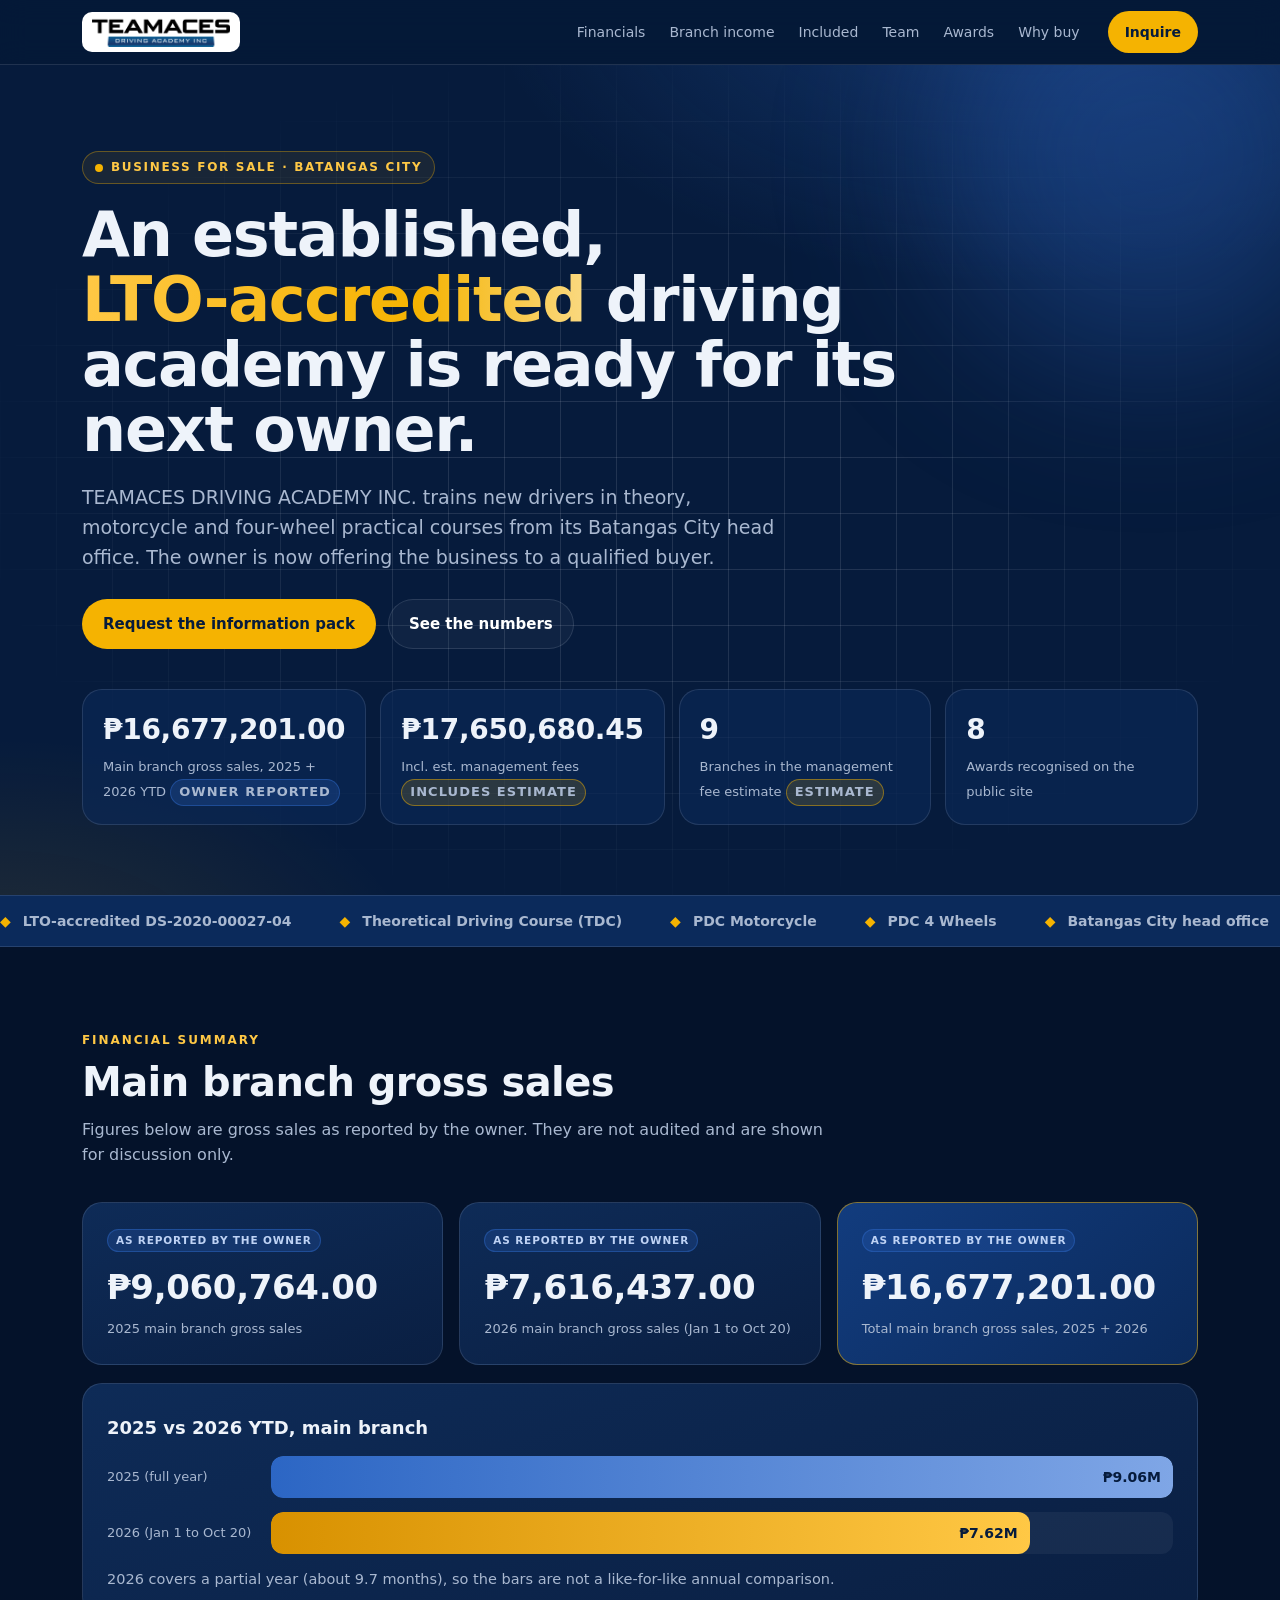
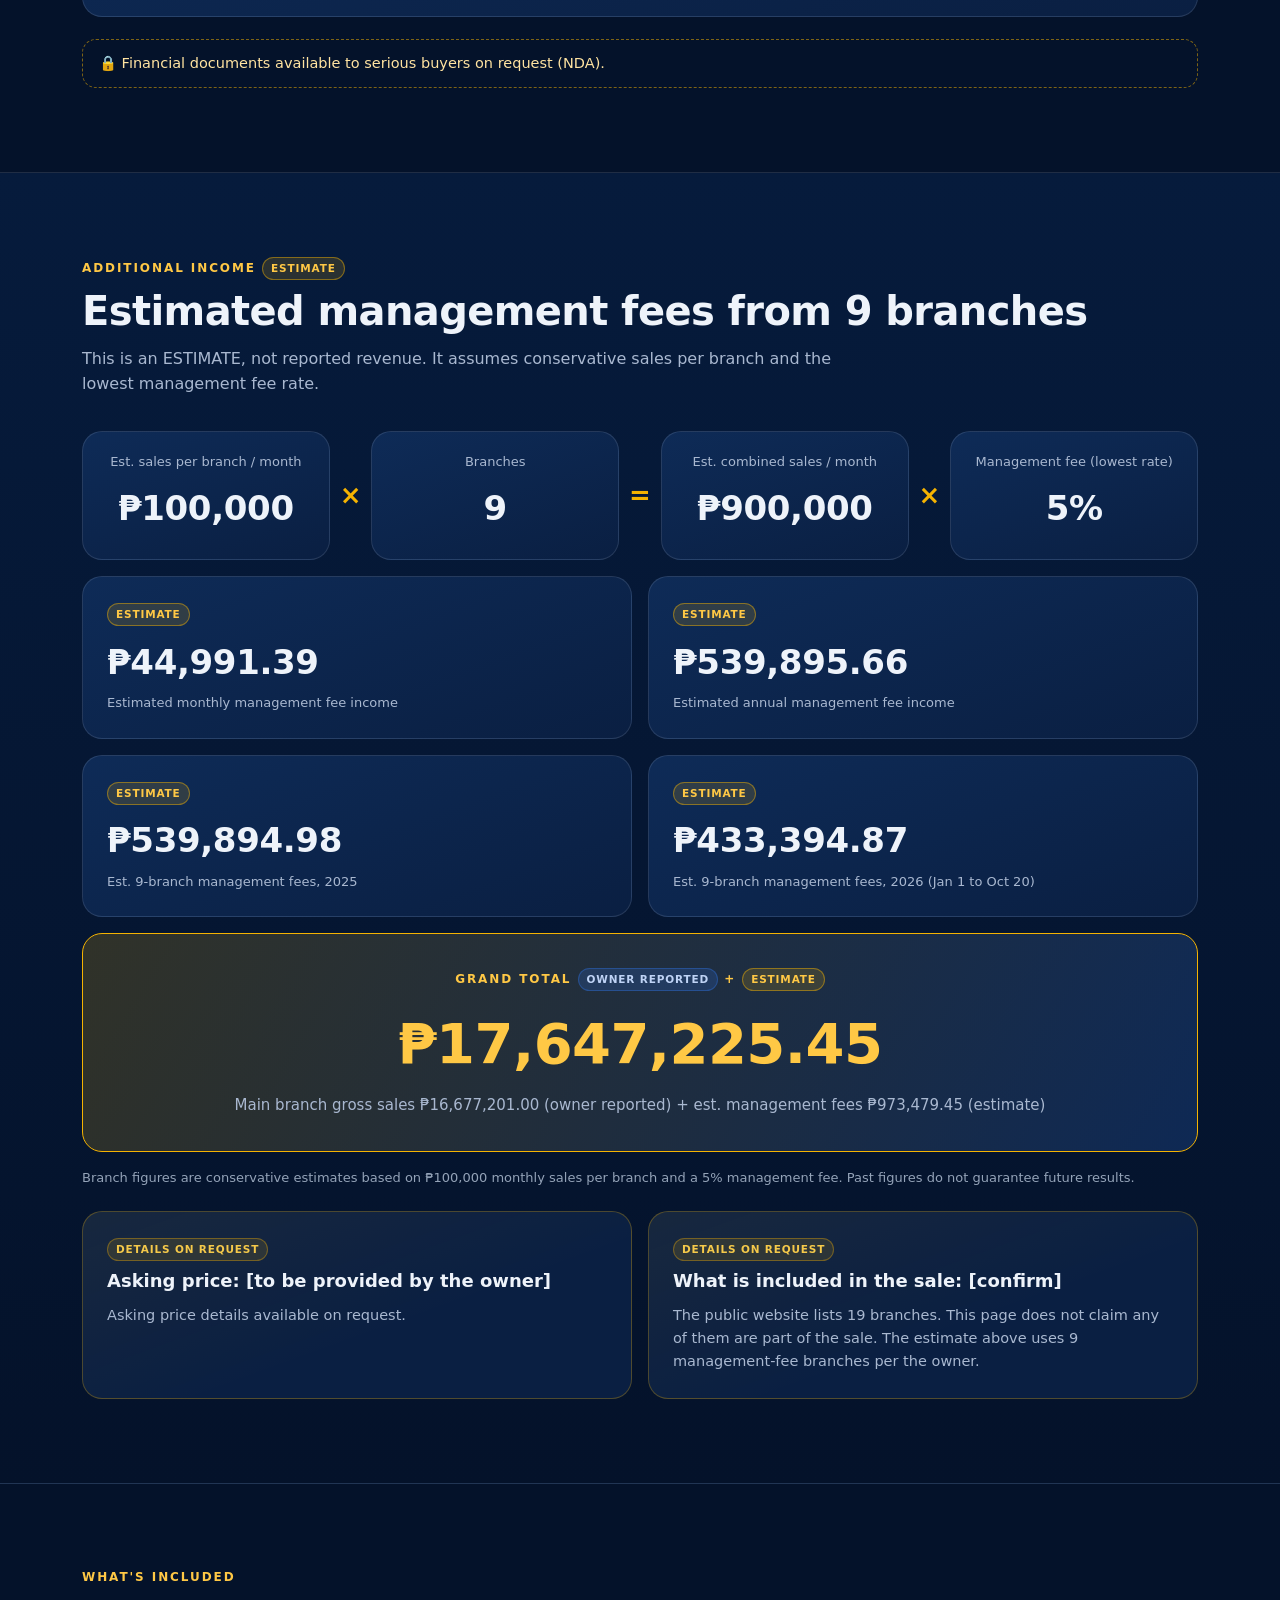
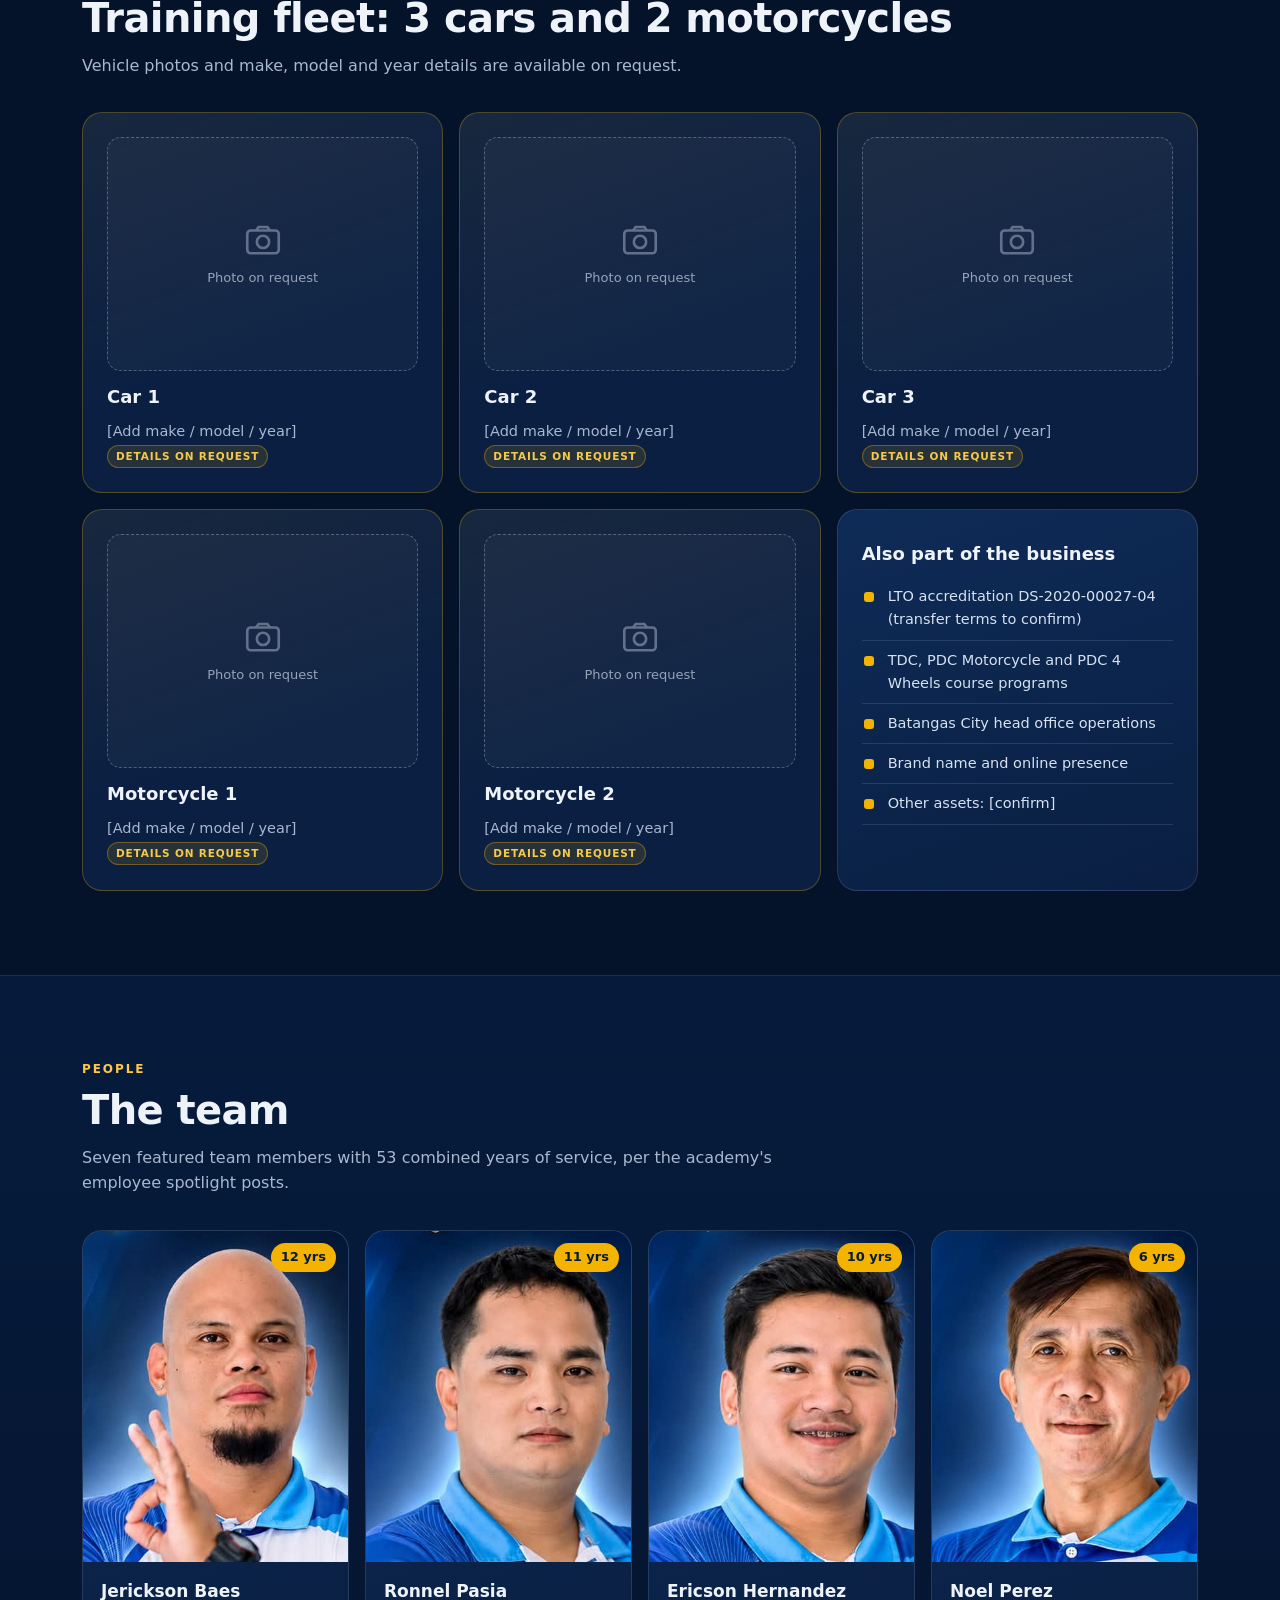
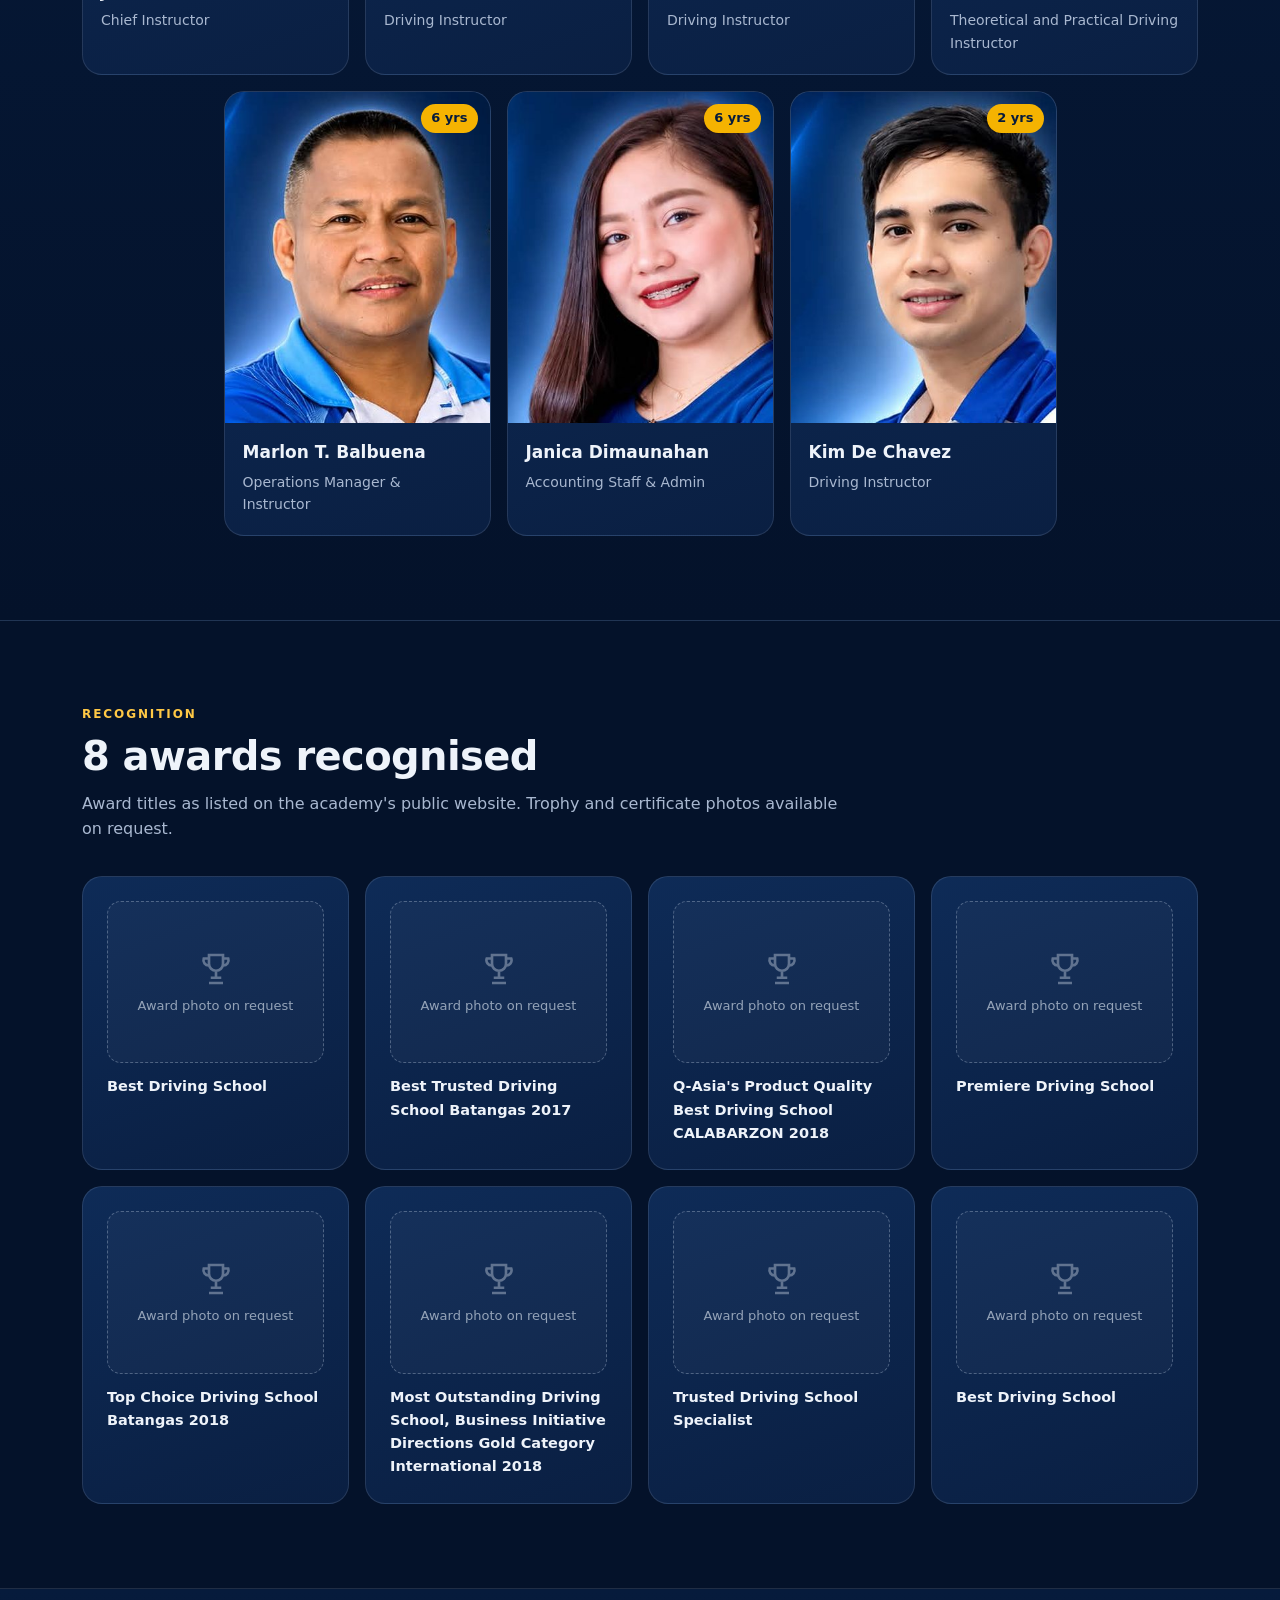
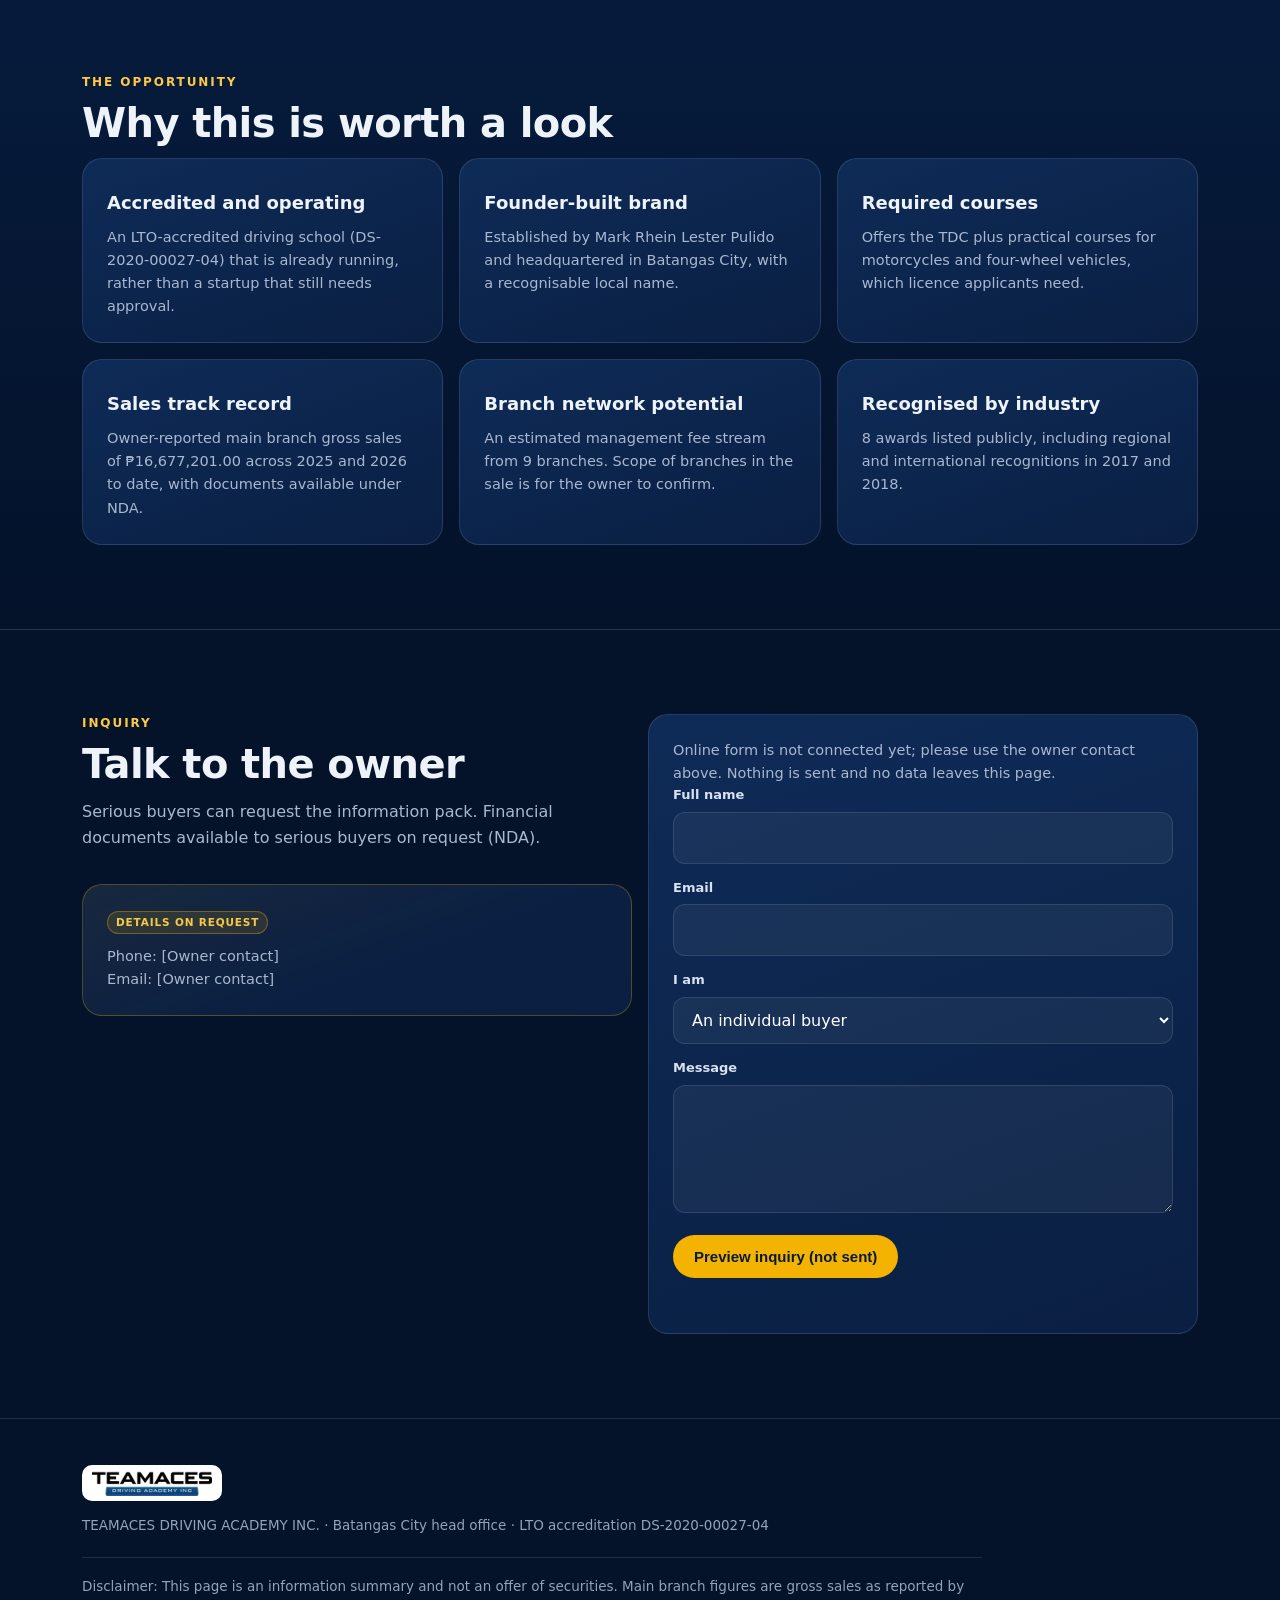
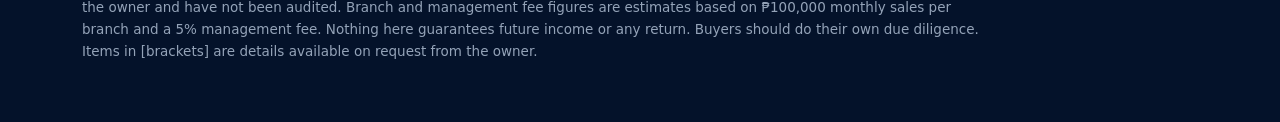
==== commit 3ad84cd4: "Add team section with 7 employee portraits, roles and years" ====
--- a/docs/index.html
+++ b/docs/index.html
@@ -103,9 +103,9 @@
 
 <section class="s alt" id="team"><div class="wrap">
   <div class="kicker rv">People</div>
-  <h2 class="rv">The team <span class="tag tag-ph">Details on request</span></h2>
-  <p class="sub rv">Team details available on request.</p>
-  <div class="grid g3"><div class="card ph-card rv" style="--d:0ms"><div class="avatar"><svg viewBox="0 0 24 24" fill="none" stroke="currentColor" stroke-width="1.5" aria-hidden="true"><circle cx="12" cy="8" r="4"/><path d="M4 21c1-4 4.5-6 8-6s7 2 8 6"/></svg></div><h3>[Name]</h3><p>[Role] &middot; [Years with the academy]</p><span class="tag tag-ph">Details on request</span></div><div class="card ph-card rv" style="--d:70ms"><div class="avatar"><svg viewBox="0 0 24 24" fill="none" stroke="currentColor" stroke-width="1.5" aria-hidden="true"><circle cx="12" cy="8" r="4"/><path d="M4 21c1-4 4.5-6 8-6s7 2 8 6"/></svg></div><h3>[Name]</h3><p>[Role] &middot; [Years with the academy]</p><span class="tag tag-ph">Details on request</span></div><div class="card ph-card rv" style="--d:140ms"><div class="avatar"><svg viewBox="0 0 24 24" fill="none" stroke="currentColor" stroke-width="1.5" aria-hidden="true"><circle cx="12" cy="8" r="4"/><path d="M4 21c1-4 4.5-6 8-6s7 2 8 6"/></svg></div><h3>[Name]</h3><p>[Role] &middot; [Years with the academy]</p><span class="tag tag-ph">Details on request</span></div><div class="card ph-card rv" style="--d:210ms"><div class="avatar"><svg viewBox="0 0 24 24" fill="none" stroke="currentColor" stroke-width="1.5" aria-hidden="true"><circle cx="12" cy="8" r="4"/><path d="M4 21c1-4 4.5-6 8-6s7 2 8 6"/></svg></div><h3>[Name]</h3><p>[Role] &middot; [Years with the academy]</p><span class="tag tag-ph">Details on request</span></div><div class="card ph-card rv" style="--d:280ms"><div class="avatar"><svg viewBox="0 0 24 24" fill="none" stroke="currentColor" stroke-width="1.5" aria-hidden="true"><circle cx="12" cy="8" r="4"/><path d="M4 21c1-4 4.5-6 8-6s7 2 8 6"/></svg></div><h3>[Name]</h3><p>[Role] &middot; [Years with the academy]</p><span class="tag tag-ph">Details on request</span></div><div class="card ph-card rv" style="--d:350ms"><div class="avatar"><svg viewBox="0 0 24 24" fill="none" stroke="currentColor" stroke-width="1.5" aria-hidden="true"><circle cx="12" cy="8" r="4"/><path d="M4 21c1-4 4.5-6 8-6s7 2 8 6"/></svg></div><h3>[Name]</h3><p>[Role] &middot; [Years with the academy]</p><span class="tag tag-ph">Details on request</span></div></div>
+  <h2 class="rv">The team</h2>
+  <p class="sub rv">Seven featured team members with 53 combined years of service, per the academy&#39;s employee spotlight posts.</p>
+  <div class="team"><figure class="card person rv" style="--d:0ms"><img src="assets/team/jay.jpg" width="400" height="500" loading="lazy" alt="Jerickson Baes, Chief Instructor"><figcaption><span class="yrs">12 yrs</span><h3>Jerickson Baes</h3><p>Chief Instructor</p></figcaption></figure><figure class="card person rv" style="--d:70ms"><img src="assets/team/ronnel.jpg" width="400" height="500" loading="lazy" alt="Ronnel Pasia, Driving Instructor"><figcaption><span class="yrs">11 yrs</span><h3>Ronnel Pasia</h3><p>Driving Instructor</p></figcaption></figure><figure class="card person rv" style="--d:140ms"><img src="assets/team/ericson.jpg" width="400" height="500" loading="lazy" alt="Ericson Hernandez, Driving Instructor"><figcaption><span class="yrs">10 yrs</span><h3>Ericson Hernandez</h3><p>Driving Instructor</p></figcaption></figure><figure class="card person rv" style="--d:210ms"><img src="assets/team/noel.jpg" width="400" height="500" loading="lazy" alt="Noel Perez, Theoretical and Practical Driving Instructor"><figcaption><span class="yrs">6 yrs</span><h3>Noel Perez</h3><p>Theoretical and Practical Driving Instructor</p></figcaption></figure><figure class="card person rv" style="--d:280ms"><img src="assets/team/marlon.jpg" width="400" height="500" loading="lazy" alt="Marlon T. Balbuena, Operations Manager &amp; Instructor"><figcaption><span class="yrs">6 yrs</span><h3>Marlon T. Balbuena</h3><p>Operations Manager &amp; Instructor</p></figcaption></figure><figure class="card person rv" style="--d:350ms"><img src="assets/team/janica.jpg" width="400" height="500" loading="lazy" alt="Janica Dimaunahan, Accounting Staff &amp; Admin"><figcaption><span class="yrs">6 yrs</span><h3>Janica Dimaunahan</h3><p>Accounting Staff &amp; Admin</p></figcaption></figure><figure class="card person rv" style="--d:420ms"><img src="assets/team/kim.jpg" width="400" height="500" loading="lazy" alt="Kim De Chavez, Driving Instructor"><figcaption><span class="yrs">2 yrs</span><h3>Kim De Chavez</h3><p>Driving Instructor</p></figcaption></figure></div>
 </div></section>
 
 <section class="s" id="awards"><div class="wrap">
--- a/styles.css
+++ b/styles.css
@@ -93,3 +93,13 @@
 @media (max-width:980px){.g4{grid-template-columns:repeat(2,1fr)}.g3{grid-template-columns:repeat(2,1fr)}.stats{grid-template-columns:repeat(2,1fr)}nav.top ul{display:none}nav.top .btn{margin-left:auto}}
 @media (max-width:620px){.g2,.g3{grid-template-columns:1fr}.g4{grid-template-columns:repeat(2,1fr)}.stats{grid-template-columns:1fr}.bar-row{grid-template-columns:1fr;gap:6px}section.s{padding:60px 0}.hero{padding:56px 0 48px}.op{width:100%;text-align:center;font-size:20px}.card.grand{padding:24px 16px}}
 @media (prefers-reduced-motion:reduce){*,*::before,*::after{animation:none!important;transition:none!important;scroll-behavior:auto!important}.rv{opacity:1;transform:none}.track{flex-wrap:wrap;width:auto;justify-content:center;gap:10px 28px}.track [aria-hidden]{display:none}}
+
+.team{display:flex;flex-wrap:wrap;justify-content:center;gap:16px}
+.person{margin:0;padding:0;overflow:hidden;flex:0 1 calc(25% - 12px);min-width:200px;position:relative}
+.person img{display:block;width:100%;height:auto;aspect-ratio:4/5;object-fit:cover}
+.person figcaption{padding:16px 18px 20px}
+.person h3{margin:0 0 4px;font-size:17px}
+.person p{margin:0;font-size:14px}
+.person .yrs{position:absolute;top:12px;right:12px;background:var(--amber-500,#F5B301);color:#061B3C;font-weight:700;font-size:13px;padding:4px 10px;border-radius:999px}
+@media (max-width:980px){.person{flex-basis:calc(50% - 8px)}}
+@media (max-width:420px){.person{flex-basis:100%}}
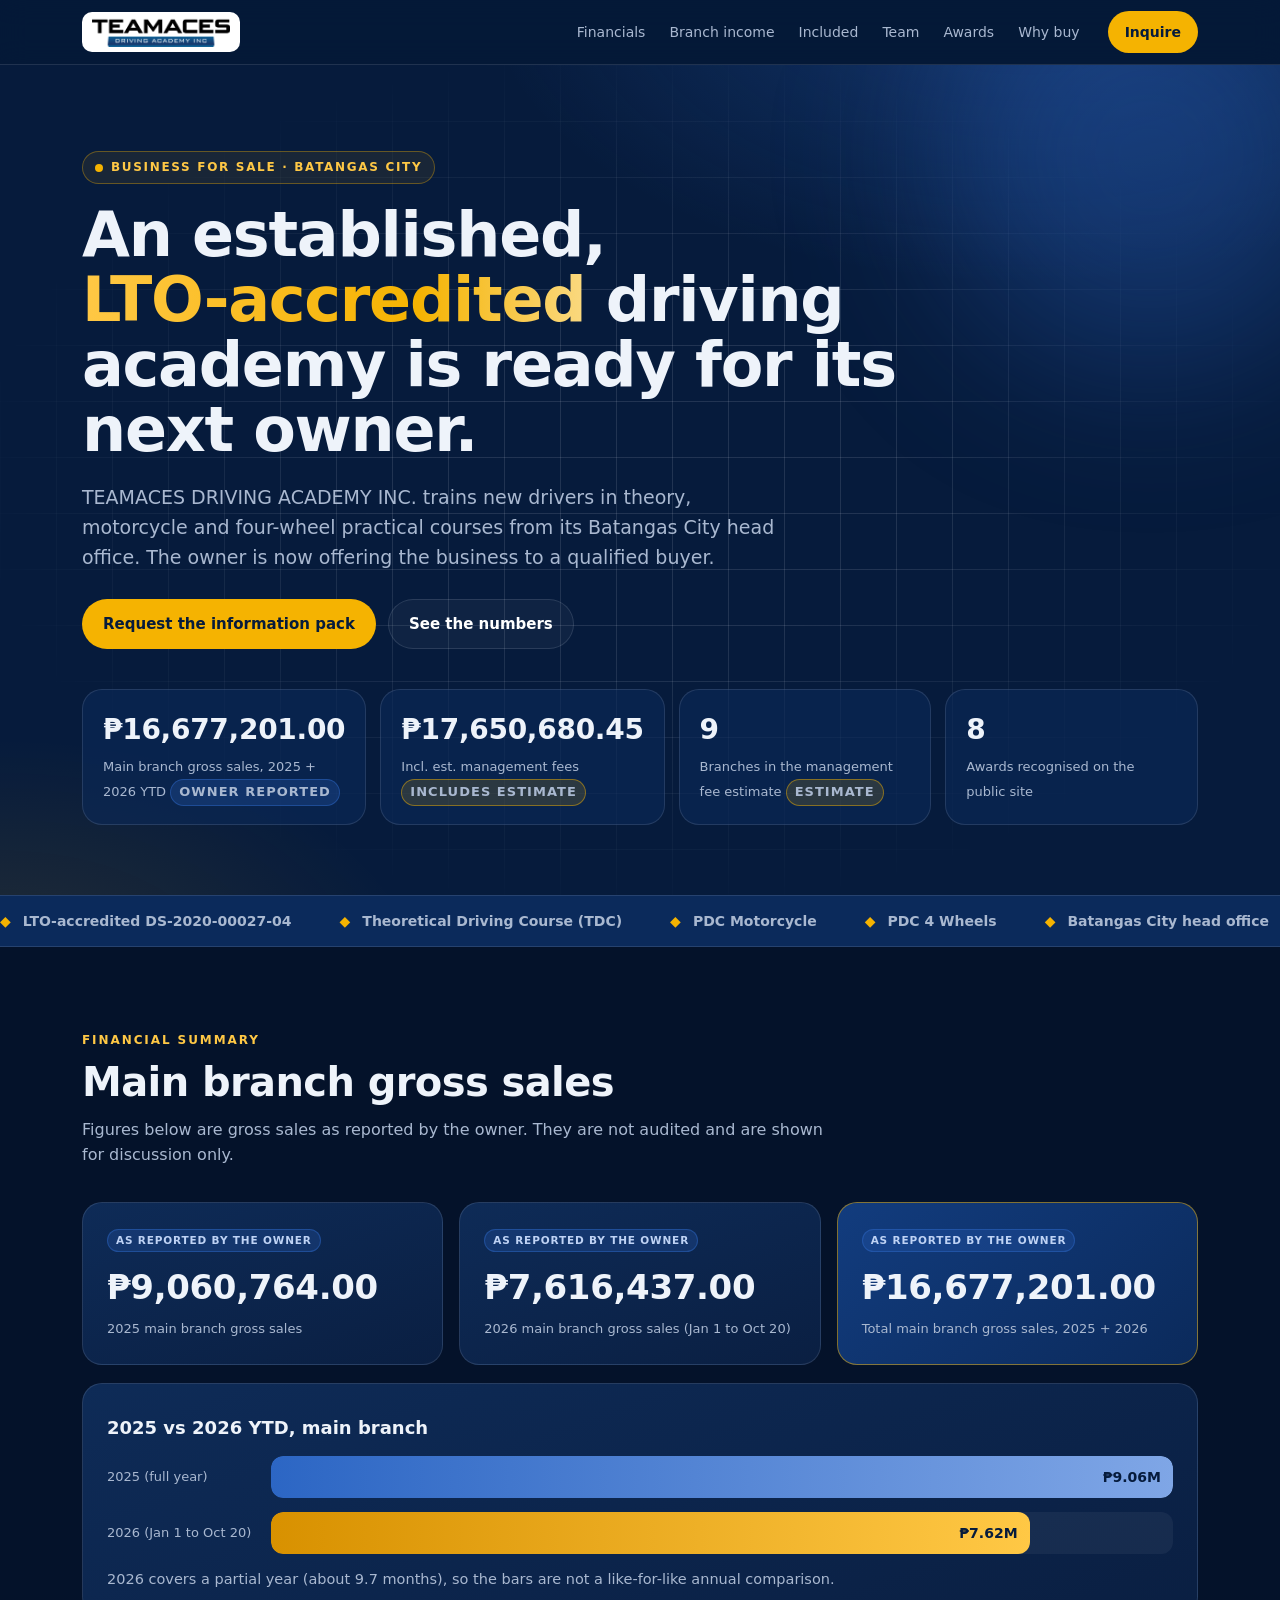
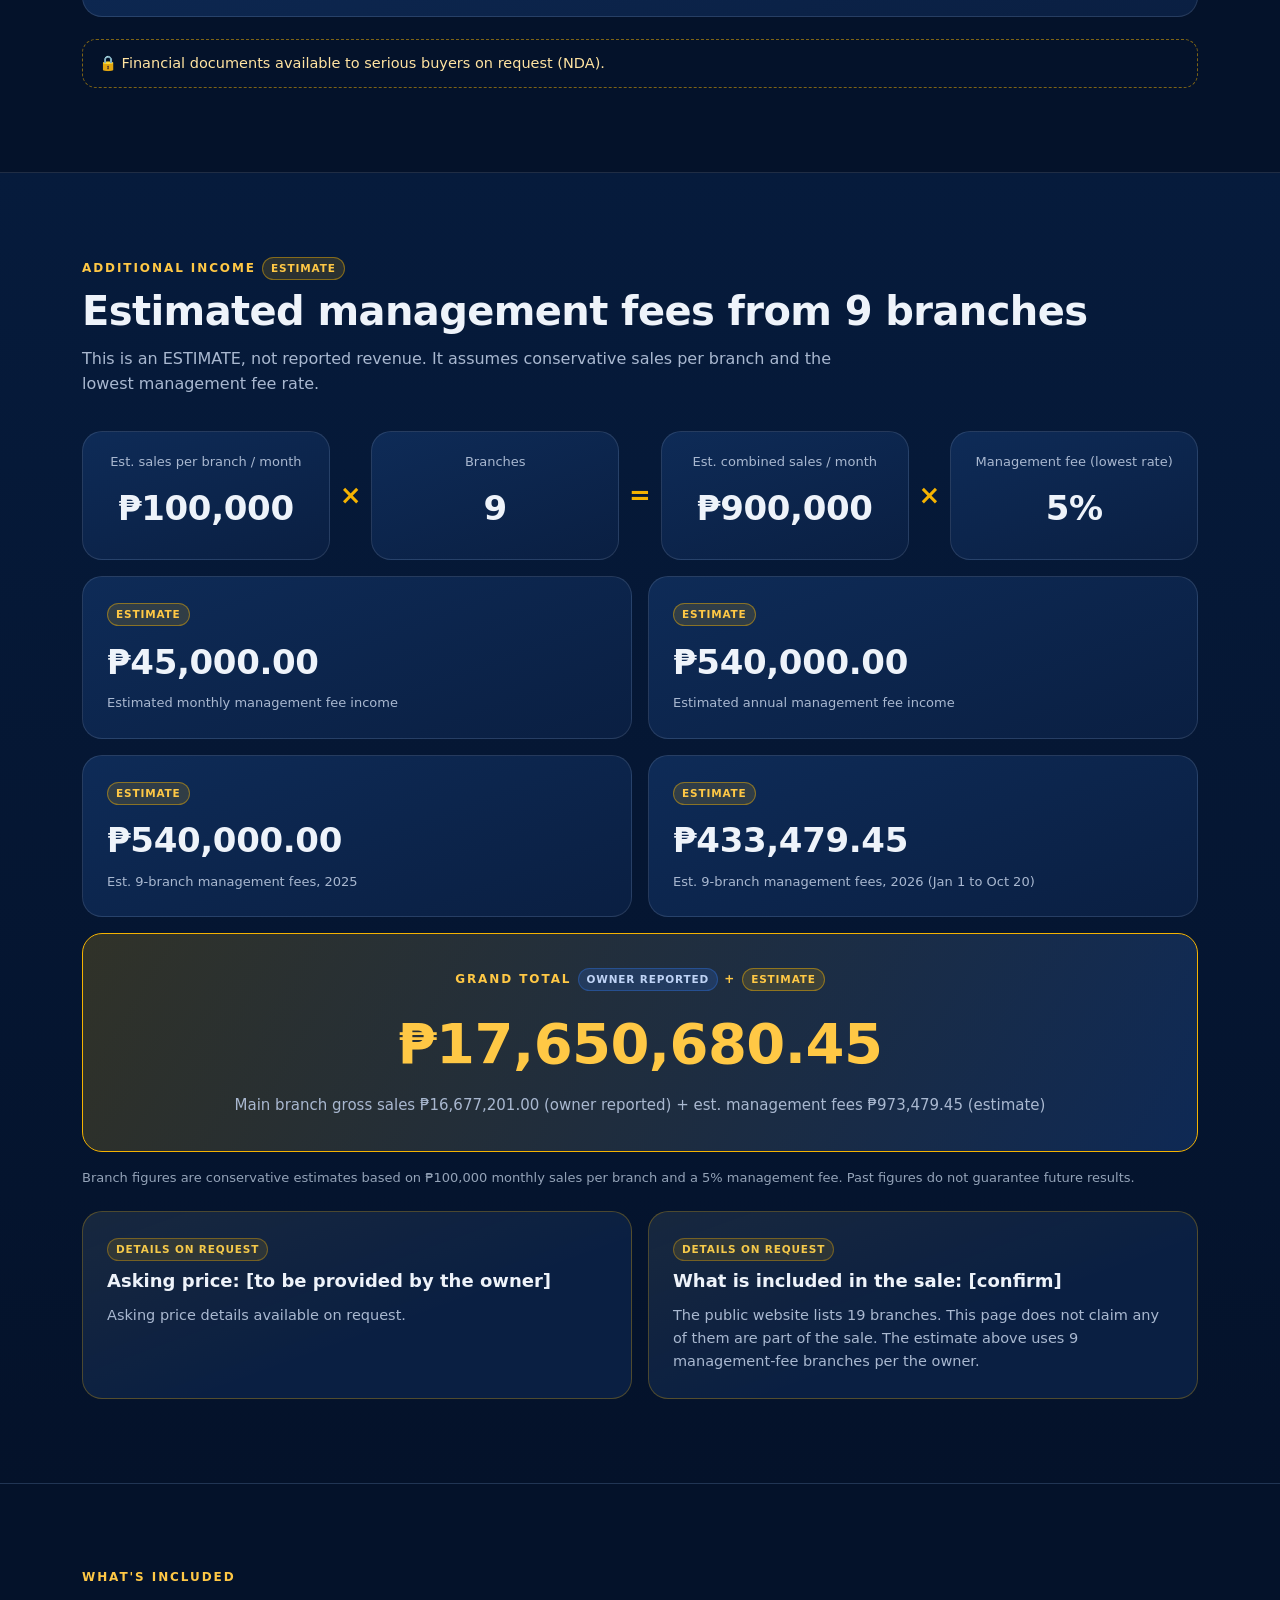
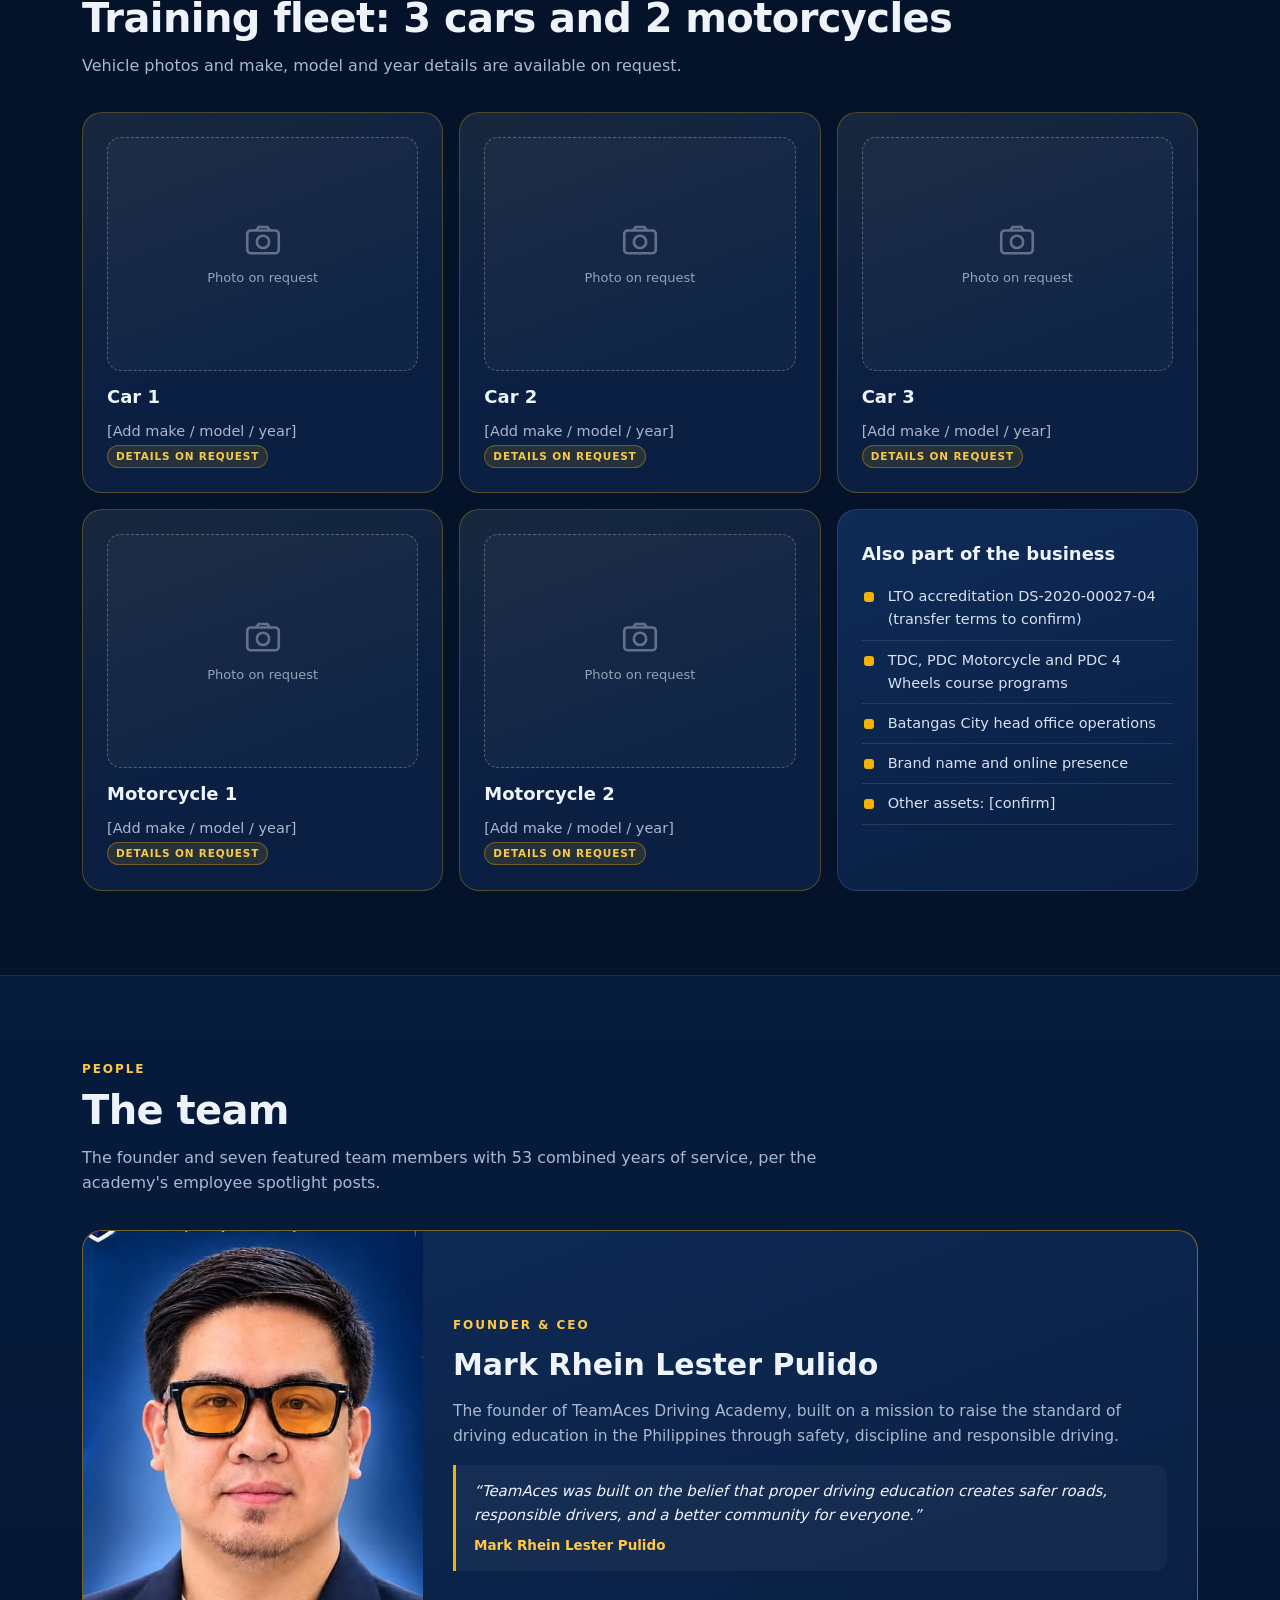
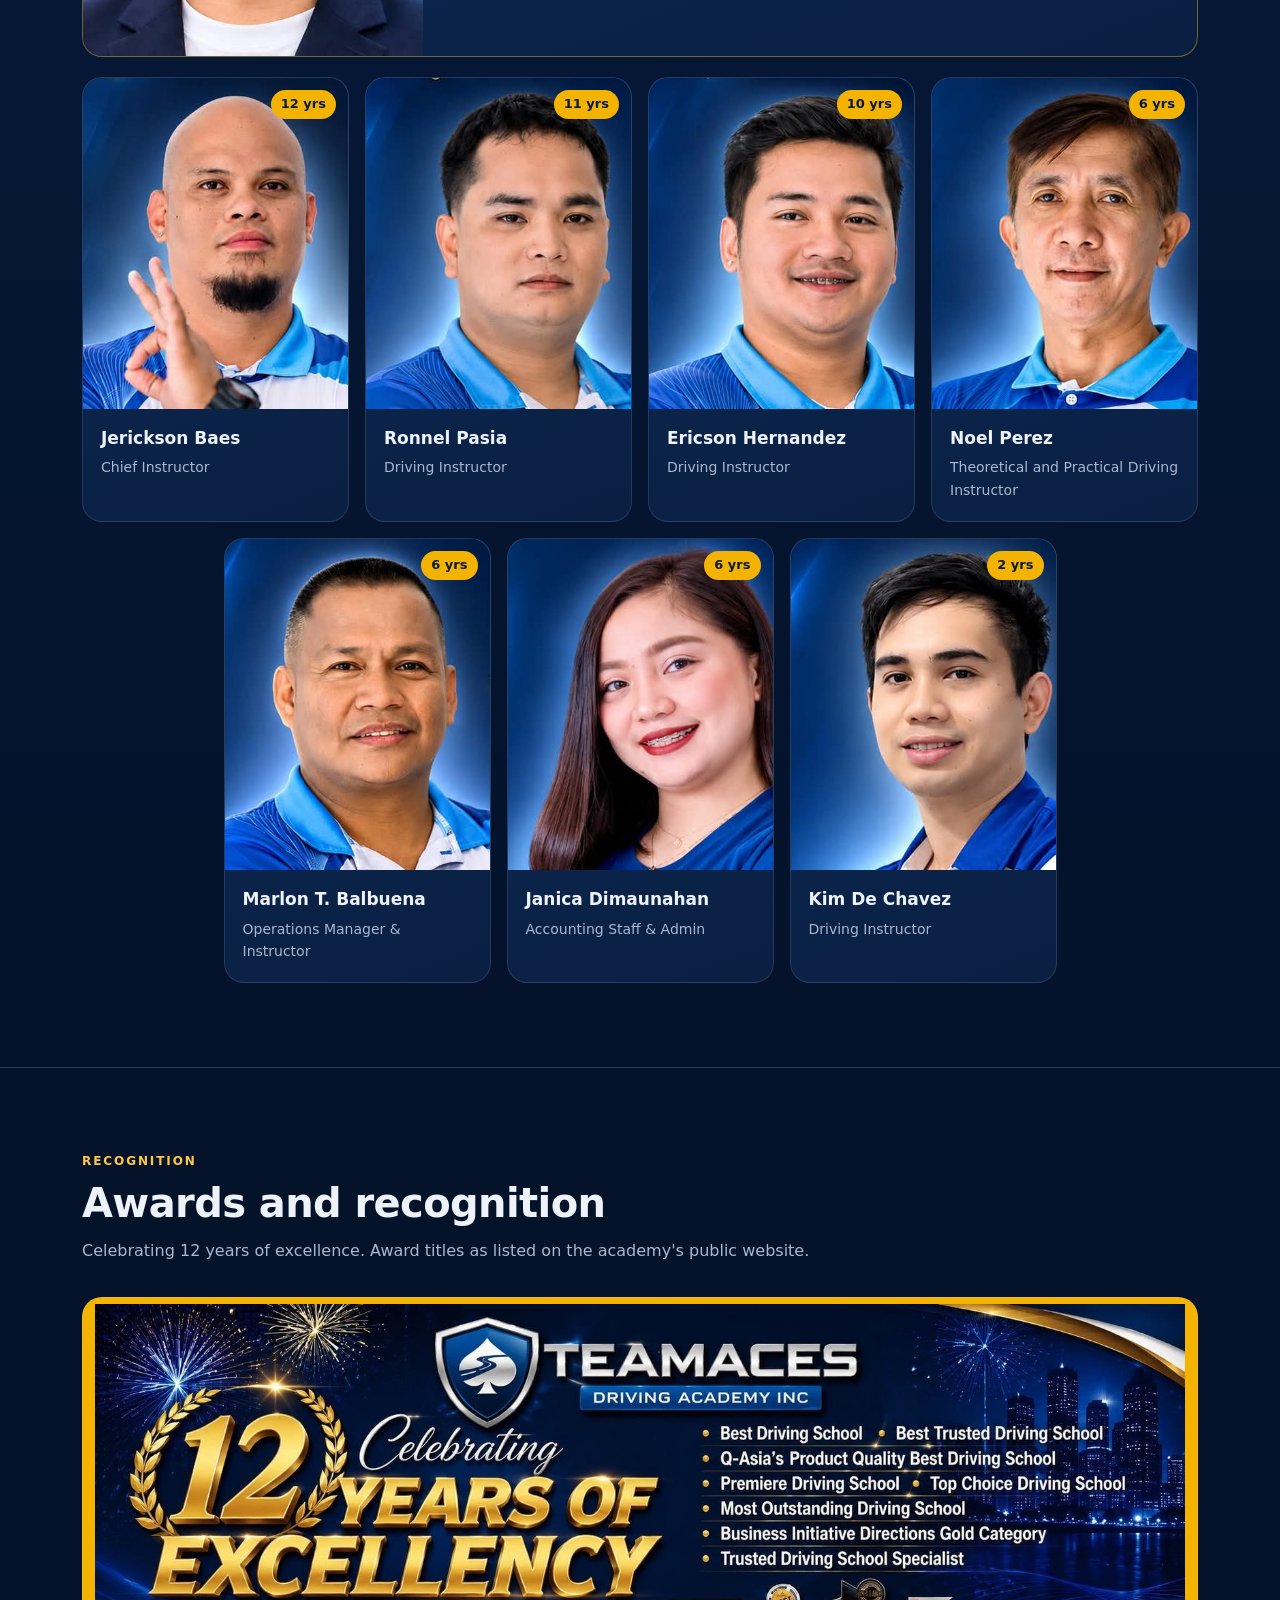
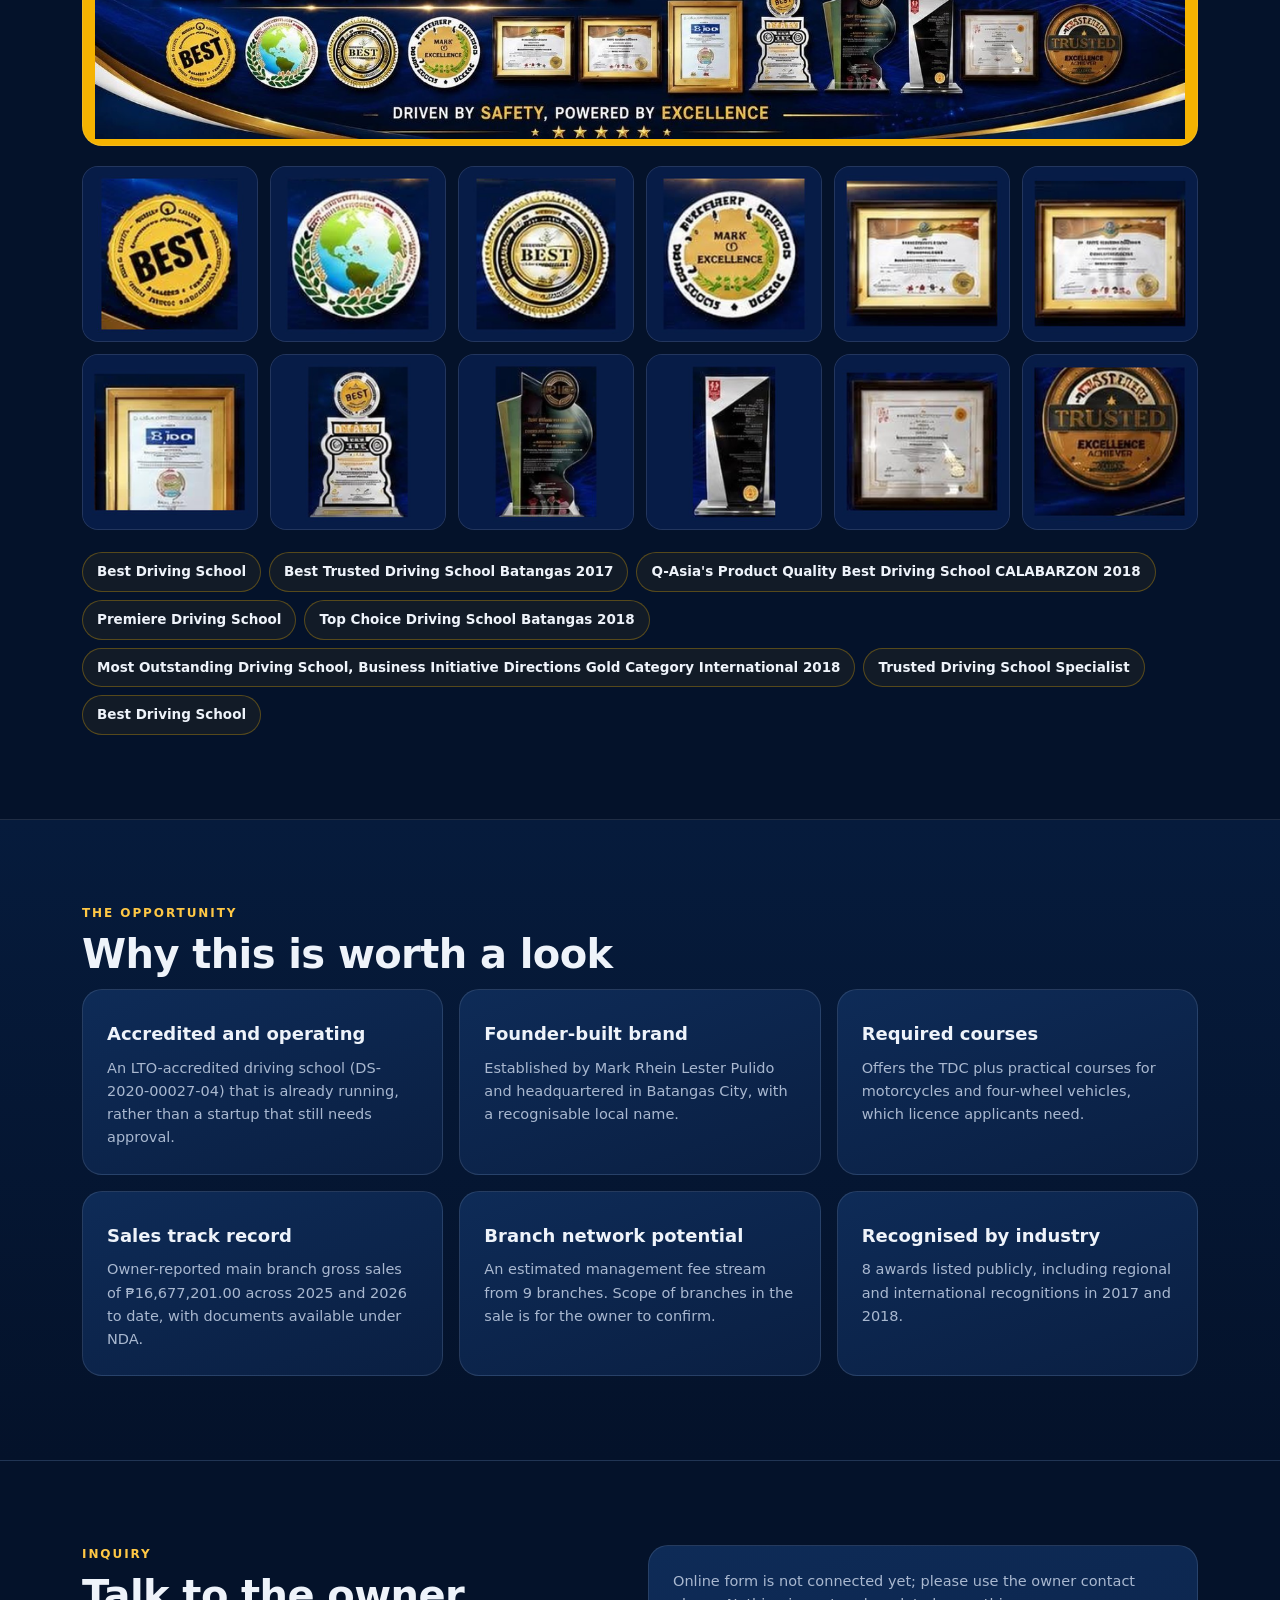
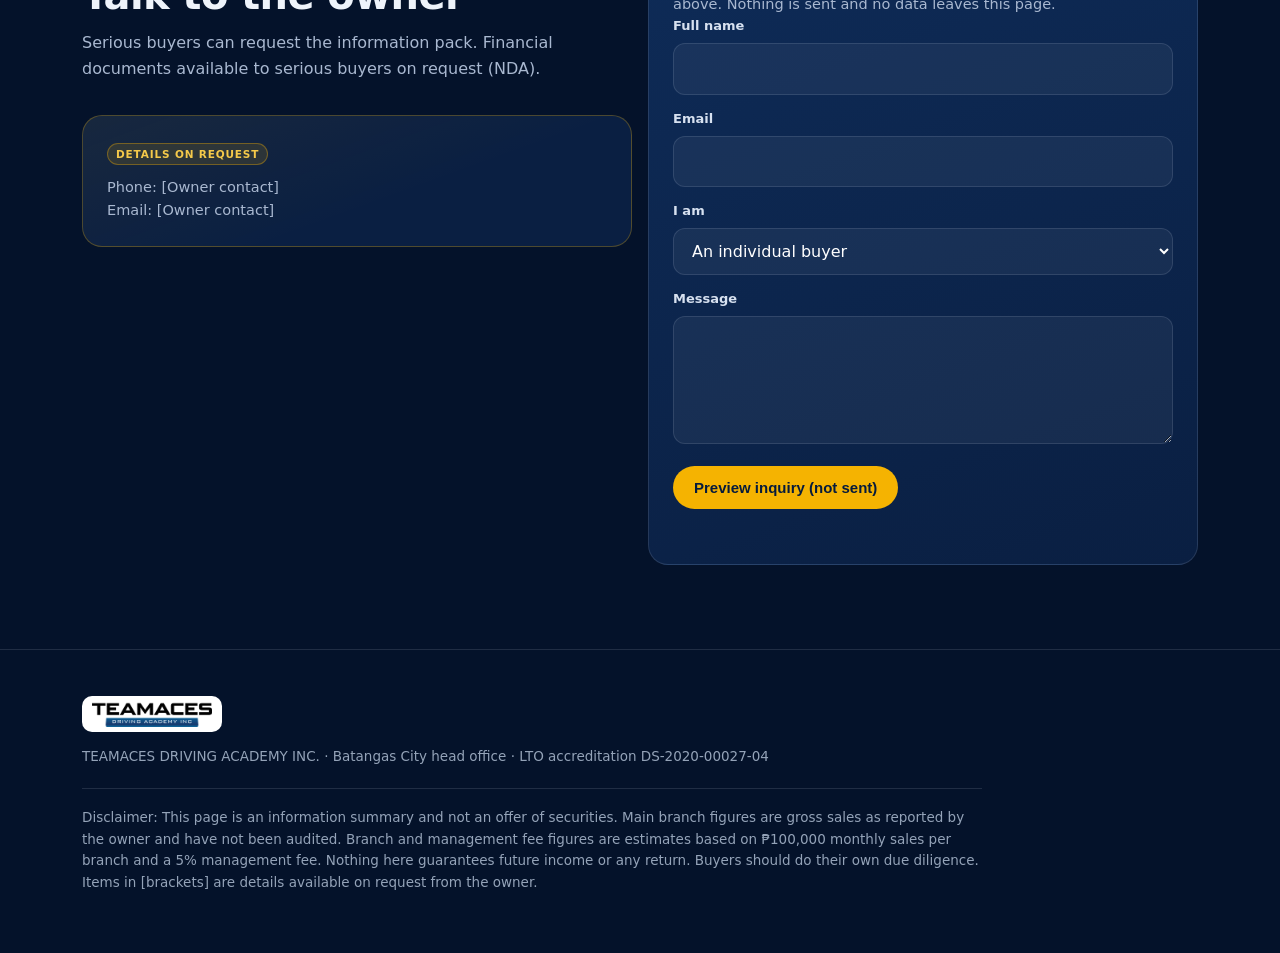
==== commit 1290318b: "Add founder profile, awards banner and 12 cropped award photos" ====
--- a/docs/index.html
+++ b/docs/index.html
@@ -104,15 +104,16 @@
 <section class="s alt" id="team"><div class="wrap">
   <div class="kicker rv">People</div>
   <h2 class="rv">The team</h2>
-  <p class="sub rv">Seven featured team members with 53 combined years of service, per the academy&#39;s employee spotlight posts.</p>
-  <div class="team"><figure class="card person rv" style="--d:0ms"><img src="assets/team/jay.jpg" width="400" height="500" loading="lazy" alt="Jerickson Baes, Chief Instructor"><figcaption><span class="yrs">12 yrs</span><h3>Jerickson Baes</h3><p>Chief Instructor</p></figcaption></figure><figure class="card person rv" style="--d:70ms"><img src="assets/team/ronnel.jpg" width="400" height="500" loading="lazy" alt="Ronnel Pasia, Driving Instructor"><figcaption><span class="yrs">11 yrs</span><h3>Ronnel Pasia</h3><p>Driving Instructor</p></figcaption></figure><figure class="card person rv" style="--d:140ms"><img src="assets/team/ericson.jpg" width="400" height="500" loading="lazy" alt="Ericson Hernandez, Driving Instructor"><figcaption><span class="yrs">10 yrs</span><h3>Ericson Hernandez</h3><p>Driving Instructor</p></figcaption></figure><figure class="card person rv" style="--d:210ms"><img src="assets/team/noel.jpg" width="400" height="500" loading="lazy" alt="Noel Perez, Theoretical and Practical Driving Instructor"><figcaption><span class="yrs">6 yrs</span><h3>Noel Perez</h3><p>Theoretical and Practical Driving Instructor</p></figcaption></figure><figure class="card person rv" style="--d:280ms"><img src="assets/team/marlon.jpg" width="400" height="500" loading="lazy" alt="Marlon T. Balbuena, Operations Manager &amp; Instructor"><figcaption><span class="yrs">6 yrs</span><h3>Marlon T. Balbuena</h3><p>Operations Manager &amp; Instructor</p></figcaption></figure><figure class="card person rv" style="--d:350ms"><img src="assets/team/janica.jpg" width="400" height="500" loading="lazy" alt="Janica Dimaunahan, Accounting Staff &amp; Admin"><figcaption><span class="yrs">6 yrs</span><h3>Janica Dimaunahan</h3><p>Accounting Staff &amp; Admin</p></figcaption></figure><figure class="card person rv" style="--d:420ms"><img src="assets/team/kim.jpg" width="400" height="500" loading="lazy" alt="Kim De Chavez, Driving Instructor"><figcaption><span class="yrs">2 yrs</span><h3>Kim De Chavez</h3><p>Driving Instructor</p></figcaption></figure></div>
+  <p class="sub rv">The founder and seven featured team members with 53 combined years of service, per the academy&#39;s employee spotlight posts.</p>
+  <figure class="card founder rv"><img src="assets/team/founder.jpg" width="480" height="600" loading="lazy" alt="Mark Rhein Lester Pulido, Founder and CEO"><figcaption><div class="kicker">Founder &amp; CEO</div><h3>Mark Rhein Lester Pulido</h3><p>The founder of TeamAces Driving Academy, built on a mission to raise the standard of driving education in the Philippines through safety, discipline and responsible driving.</p><blockquote>&ldquo;TeamAces was built on the belief that proper driving education creates safer roads, responsible drivers, and a better community for everyone.&rdquo;<cite>Mark Rhein Lester Pulido</cite></blockquote></figcaption></figure><div class="team"><figure class="card person rv" style="--d:0ms"><img src="assets/team/jay.jpg" width="400" height="500" loading="lazy" alt="Jerickson Baes, Chief Instructor"><figcaption><span class="yrs">12 yrs</span><h3>Jerickson Baes</h3><p>Chief Instructor</p></figcaption></figure><figure class="card person rv" style="--d:70ms"><img src="assets/team/ronnel.jpg" width="400" height="500" loading="lazy" alt="Ronnel Pasia, Driving Instructor"><figcaption><span class="yrs">11 yrs</span><h3>Ronnel Pasia</h3><p>Driving Instructor</p></figcaption></figure><figure class="card person rv" style="--d:140ms"><img src="assets/team/ericson.jpg" width="400" height="500" loading="lazy" alt="Ericson Hernandez, Driving Instructor"><figcaption><span class="yrs">10 yrs</span><h3>Ericson Hernandez</h3><p>Driving Instructor</p></figcaption></figure><figure class="card person rv" style="--d:210ms"><img src="assets/team/noel.jpg" width="400" height="500" loading="lazy" alt="Noel Perez, Theoretical and Practical Driving Instructor"><figcaption><span class="yrs">6 yrs</span><h3>Noel Perez</h3><p>Theoretical and Practical Driving Instructor</p></figcaption></figure><figure class="card person rv" style="--d:280ms"><img src="assets/team/marlon.jpg" width="400" height="500" loading="lazy" alt="Marlon T. Balbuena, Operations Manager &amp; Instructor"><figcaption><span class="yrs">6 yrs</span><h3>Marlon T. Balbuena</h3><p>Operations Manager &amp; Instructor</p></figcaption></figure><figure class="card person rv" style="--d:350ms"><img src="assets/team/janica.jpg" width="400" height="500" loading="lazy" alt="Janica Dimaunahan, Accounting Staff &amp; Admin"><figcaption><span class="yrs">6 yrs</span><h3>Janica Dimaunahan</h3><p>Accounting Staff &amp; Admin</p></figcaption></figure><figure class="card person rv" style="--d:420ms"><img src="assets/team/kim.jpg" width="400" height="500" loading="lazy" alt="Kim De Chavez, Driving Instructor"><figcaption><span class="yrs">2 yrs</span><h3>Kim De Chavez</h3><p>Driving Instructor</p></figcaption></figure></div>
 </div></section>
 
 <section class="s" id="awards"><div class="wrap">
   <div class="kicker rv">Recognition</div>
-  <h2 class="rv">8 awards recognised</h2>
-  <p class="sub rv">Award titles as listed on the academy&#39;s public website. Trophy and certificate photos available on request.</p>
-  <div class="grid g4"><div class="card rv" style="--d:0ms"><div class="slot"><div><svg viewBox="0 0 24 24" fill="none" stroke="currentColor" stroke-width="1.5" aria-hidden="true"><path d="M8 4h8v5a4 4 0 01-8 0V4zM8 6H5a3 3 0 003 4M16 6h3a3 3 0 01-3 4M12 13v4M8 20h8M9 17h6"/></svg>Award photo on request</div></div><p style="color:#EEF3FA;font-weight:600">Best Driving School</p></div><div class="card rv" style="--d:60ms"><div class="slot"><div><svg viewBox="0 0 24 24" fill="none" stroke="currentColor" stroke-width="1.5" aria-hidden="true"><path d="M8 4h8v5a4 4 0 01-8 0V4zM8 6H5a3 3 0 003 4M16 6h3a3 3 0 01-3 4M12 13v4M8 20h8M9 17h6"/></svg>Award photo on request</div></div><p style="color:#EEF3FA;font-weight:600">Best Trusted Driving School Batangas 2017</p></div><div class="card rv" style="--d:120ms"><div class="slot"><div><svg viewBox="0 0 24 24" fill="none" stroke="currentColor" stroke-width="1.5" aria-hidden="true"><path d="M8 4h8v5a4 4 0 01-8 0V4zM8 6H5a3 3 0 003 4M16 6h3a3 3 0 01-3 4M12 13v4M8 20h8M9 17h6"/></svg>Award photo on request</div></div><p style="color:#EEF3FA;font-weight:600">Q-Asia&#39;s Product Quality Best Driving School CALABARZON 2018</p></div><div class="card rv" style="--d:180ms"><div class="slot"><div><svg viewBox="0 0 24 24" fill="none" stroke="currentColor" stroke-width="1.5" aria-hidden="true"><path d="M8 4h8v5a4 4 0 01-8 0V4zM8 6H5a3 3 0 003 4M16 6h3a3 3 0 01-3 4M12 13v4M8 20h8M9 17h6"/></svg>Award photo on request</div></div><p style="color:#EEF3FA;font-weight:600">Premiere Driving School</p></div><div class="card rv" style="--d:240ms"><div class="slot"><div><svg viewBox="0 0 24 24" fill="none" stroke="currentColor" stroke-width="1.5" aria-hidden="true"><path d="M8 4h8v5a4 4 0 01-8 0V4zM8 6H5a3 3 0 003 4M16 6h3a3 3 0 01-3 4M12 13v4M8 20h8M9 17h6"/></svg>Award photo on request</div></div><p style="color:#EEF3FA;font-weight:600">Top Choice Driving School Batangas 2018</p></div><div class="card rv" style="--d:300ms"><div class="slot"><div><svg viewBox="0 0 24 24" fill="none" stroke="currentColor" stroke-width="1.5" aria-hidden="true"><path d="M8 4h8v5a4 4 0 01-8 0V4zM8 6H5a3 3 0 003 4M16 6h3a3 3 0 01-3 4M12 13v4M8 20h8M9 17h6"/></svg>Award photo on request</div></div><p style="color:#EEF3FA;font-weight:600">Most Outstanding Driving School, Business Initiative Directions Gold Category International 2018</p></div><div class="card rv" style="--d:360ms"><div class="slot"><div><svg viewBox="0 0 24 24" fill="none" stroke="currentColor" stroke-width="1.5" aria-hidden="true"><path d="M8 4h8v5a4 4 0 01-8 0V4zM8 6H5a3 3 0 003 4M16 6h3a3 3 0 01-3 4M12 13v4M8 20h8M9 17h6"/></svg>Award photo on request</div></div><p style="color:#EEF3FA;font-weight:600">Trusted Driving School Specialist</p></div><div class="card rv" style="--d:420ms"><div class="slot"><div><svg viewBox="0 0 24 24" fill="none" stroke="currentColor" stroke-width="1.5" aria-hidden="true"><path d="M8 4h8v5a4 4 0 01-8 0V4zM8 6H5a3 3 0 003 4M16 6h3a3 3 0 01-3 4M12 13v4M8 20h8M9 17h6"/></svg>Award photo on request</div></div><p style="color:#EEF3FA;font-weight:600">Best Driving School</p></div></div>
+  <h2 class="rv">Awards and recognition</h2>
+  <p class="sub rv">Celebrating 12 years of excellence. Award titles as listed on the academy&#39;s public website.</p>
+  <figure class="banner rv"><img src="assets/awards-banner.jpg" width="1600" height="640" loading="lazy" alt="TeamAces Driving Academy 12 years of excellence banner with award badges, certificates and trophies"></figure>
+  <div class="aw-grid"><figure class="aw-tile rv" style="--d:0ms"><img src="assets/awards/award-01.jpg" width="400" height="400" loading="lazy" alt="Gold BEST seal"></figure><figure class="aw-tile rv" style="--d:40ms"><img src="assets/awards/award-02.jpg" width="400" height="400" loading="lazy" alt="Globe award seal"></figure><figure class="aw-tile rv" style="--d:80ms"><img src="assets/awards/award-03.jpg" width="400" height="400" loading="lazy" alt="BEST award seal"></figure><figure class="aw-tile rv" style="--d:120ms"><img src="assets/awards/award-04.jpg" width="400" height="400" loading="lazy" alt="Mark of Excellence seal"></figure><figure class="aw-tile rv" style="--d:160ms"><img src="assets/awards/award-05.jpg" width="400" height="400" loading="lazy" alt="Framed award certificate"></figure><figure class="aw-tile rv" style="--d:200ms"><img src="assets/awards/award-06.jpg" width="400" height="400" loading="lazy" alt="Framed award certificate"></figure><figure class="aw-tile rv" style="--d:240ms"><img src="assets/awards/award-07.jpg" width="400" height="400" loading="lazy" alt="Framed award certificate with gold frame"></figure><figure class="aw-tile rv" style="--d:280ms"><img src="assets/awards/award-08.jpg" width="400" height="400" loading="lazy" alt="BEST award trophy"></figure><figure class="aw-tile rv" style="--d:320ms"><img src="assets/awards/award-09.jpg" width="400" height="400" loading="lazy" alt="Glass award trophy"></figure><figure class="aw-tile rv" style="--d:360ms"><img src="assets/awards/award-10.jpg" width="400" height="400" loading="lazy" alt="Black and glass award trophy"></figure><figure class="aw-tile rv" style="--d:400ms"><img src="assets/awards/award-11.jpg" width="400" height="400" loading="lazy" alt="Framed award certificate"></figure><figure class="aw-tile rv" style="--d:440ms"><img src="assets/awards/award-12.jpg" width="400" height="400" loading="lazy" alt="Trusted Excellence Achiever seal"></figure></div><ul class="aw-titles"><li>Best Driving School</li><li>Best Trusted Driving School Batangas 2017</li><li>Q-Asia&#39;s Product Quality Best Driving School CALABARZON 2018</li><li>Premiere Driving School</li><li>Top Choice Driving School Batangas 2018</li><li>Most Outstanding Driving School, Business Initiative Directions Gold Category International 2018</li><li>Trusted Driving School Specialist</li><li>Best Driving School</li></ul>
 </div></section>
 
 <section class="s alt" id="why"><div class="wrap">
--- a/styles.css
+++ b/styles.css
@@ -103,3 +103,24 @@
 .person .yrs{position:absolute;top:12px;right:12px;background:var(--amber-500,#F5B301);color:#061B3C;font-weight:700;font-size:13px;padding:4px 10px;border-radius:999px}
 @media (max-width:980px){.person{flex-basis:calc(50% - 8px)}}
 @media (max-width:420px){.person{flex-basis:100%}}
+
+.founder{display:grid;grid-template-columns:minmax(220px,340px) 1fr;gap:0;padding:0;overflow:hidden;margin:0 0 20px;border-color:rgba(245,179,1,.45)}
+.founder img{display:block;width:100%;height:100%;object-fit:cover}
+.founder figcaption{padding:28px 30px;align-self:center}
+.founder h3{font-size:clamp(22px,3vw,30px);margin:6px 0 10px}
+.founder p{font-size:15.5px}
+.founder blockquote{margin:16px 0 0;padding:14px 18px;border-left:3px solid var(--amber-500,#F5B301);background:rgba(255,255,255,.04);border-radius:0 12px 12px 0;color:#EEF3FA;font-style:italic;font-size:15px}
+.founder cite{display:block;margin-top:8px;font-style:normal;font-weight:600;color:var(--amber-400,#FFC845);font-size:13.5px}
+.banner{margin:0 0 20px;border-radius:20px;overflow:hidden;border:1px solid var(--line)}
+.banner img{display:block;width:100%;height:auto}
+.aw-ic{width:34px;height:34px;color:var(--amber-400,#FFC845);margin-bottom:10px}.aw-ic svg{width:100%;height:100%}
+@media (max-width:700px){.founder{grid-template-columns:1fr}.founder img{aspect-ratio:4/5;height:auto}}
+
+.aw-grid{display:grid;grid-template-columns:repeat(6,1fr);gap:12px;margin:0 0 22px}
+.aw-tile{margin:0;border-radius:16px;overflow:hidden;border:1px solid var(--line);background:#081C48;transition:border-color .3s,transform .3s}
+.aw-tile:hover{border-color:rgba(245,179,1,.5);transform:translateY(-3px)}
+.aw-tile img{display:block;width:100%;height:auto;aspect-ratio:1}
+.aw-titles{list-style:none;margin:0;padding:0;display:flex;flex-wrap:wrap;gap:8px}
+.aw-titles li{padding:8px 14px;border-radius:999px;border:1px solid rgba(245,179,1,.3);background:rgba(245,179,1,.06);color:#EEF3FA;font-size:13.5px;font-weight:600}
+@media (max-width:900px){.aw-grid{grid-template-columns:repeat(4,1fr)}}
+@media (max-width:560px){.aw-grid{grid-template-columns:repeat(3,1fr);gap:8px}}
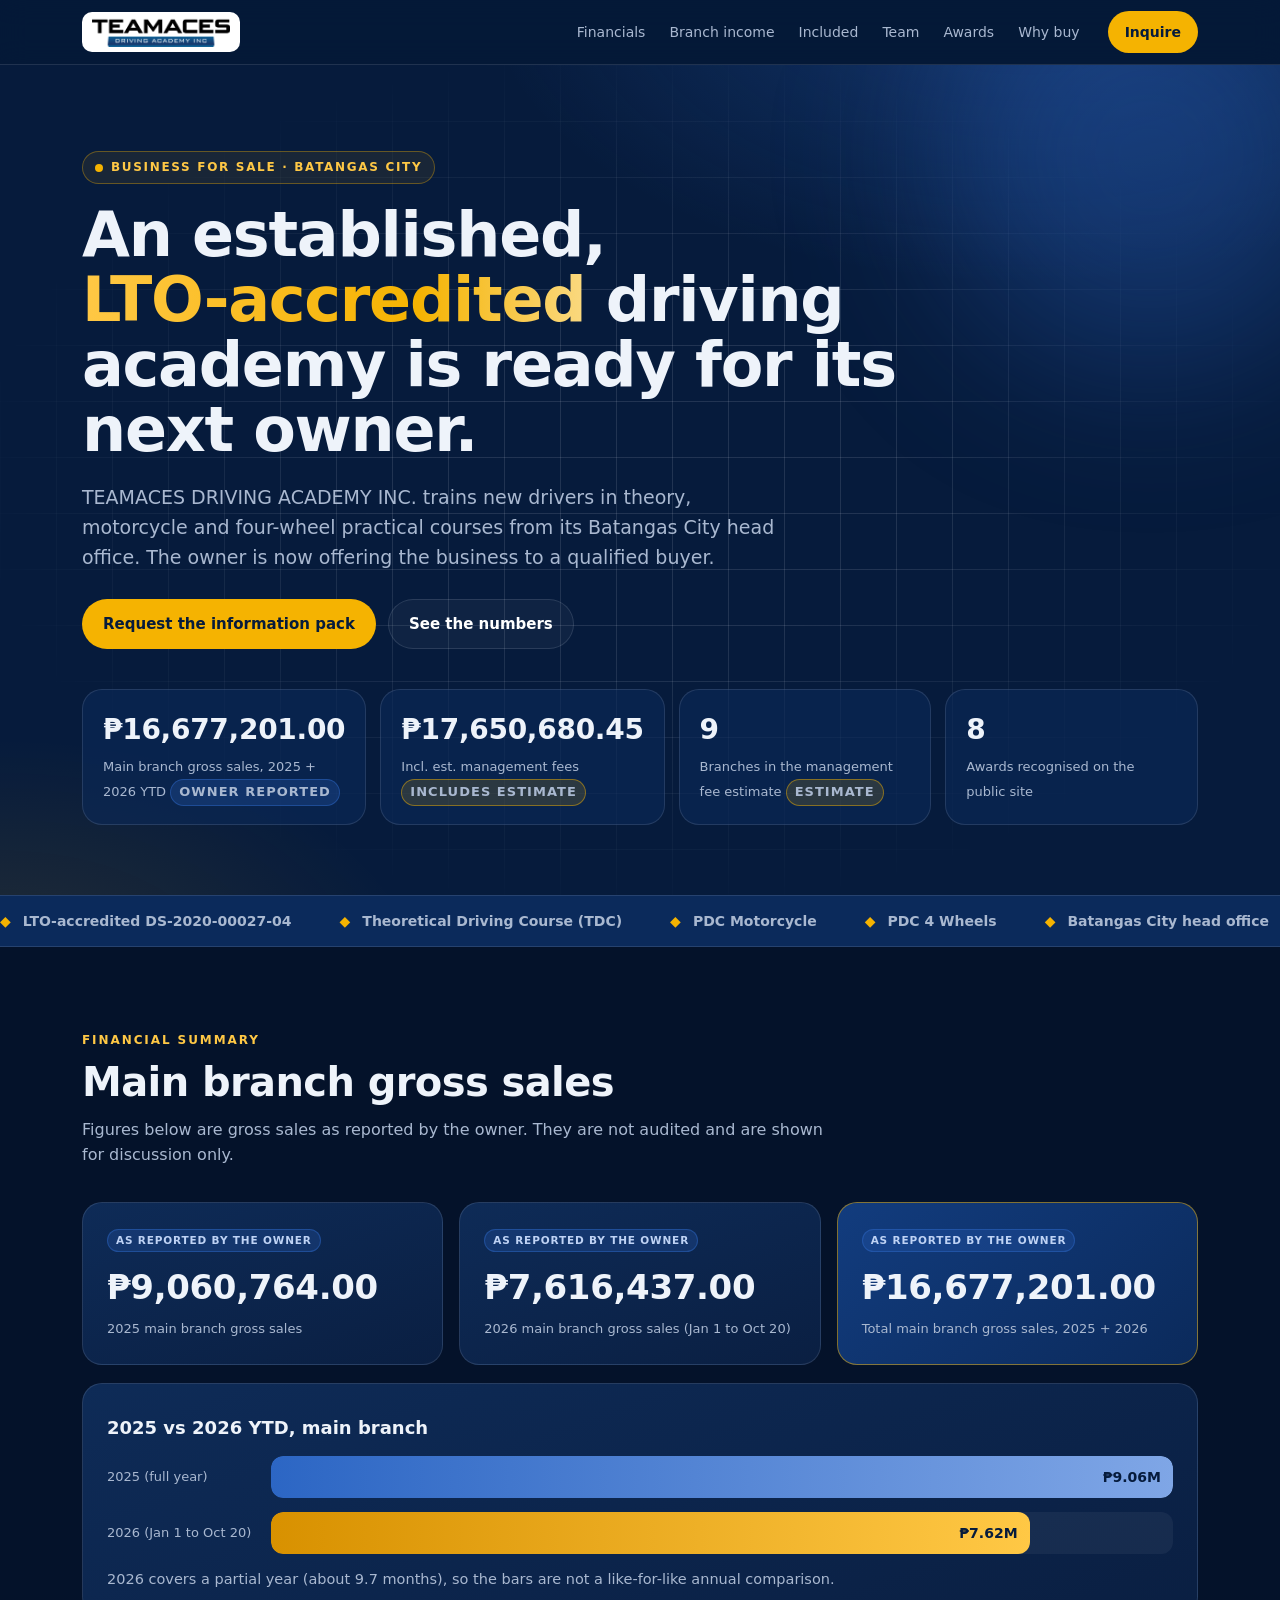
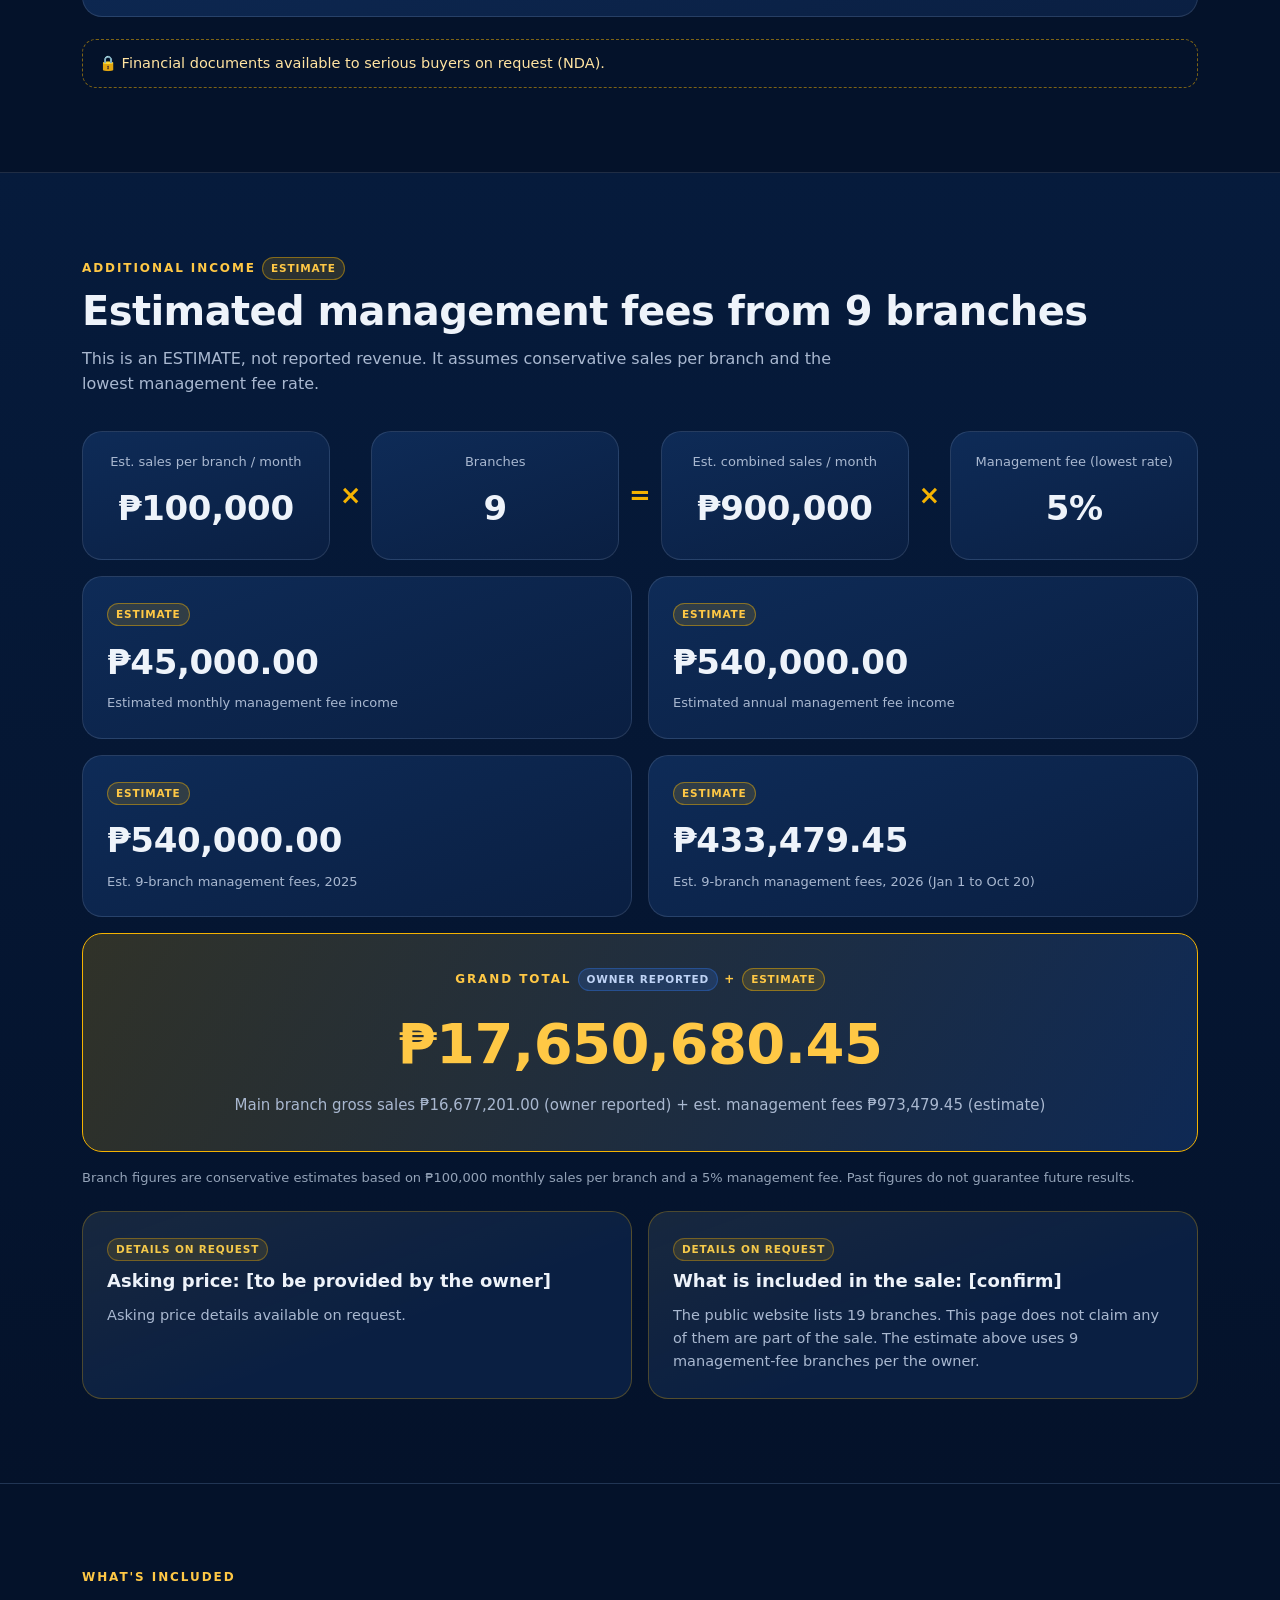
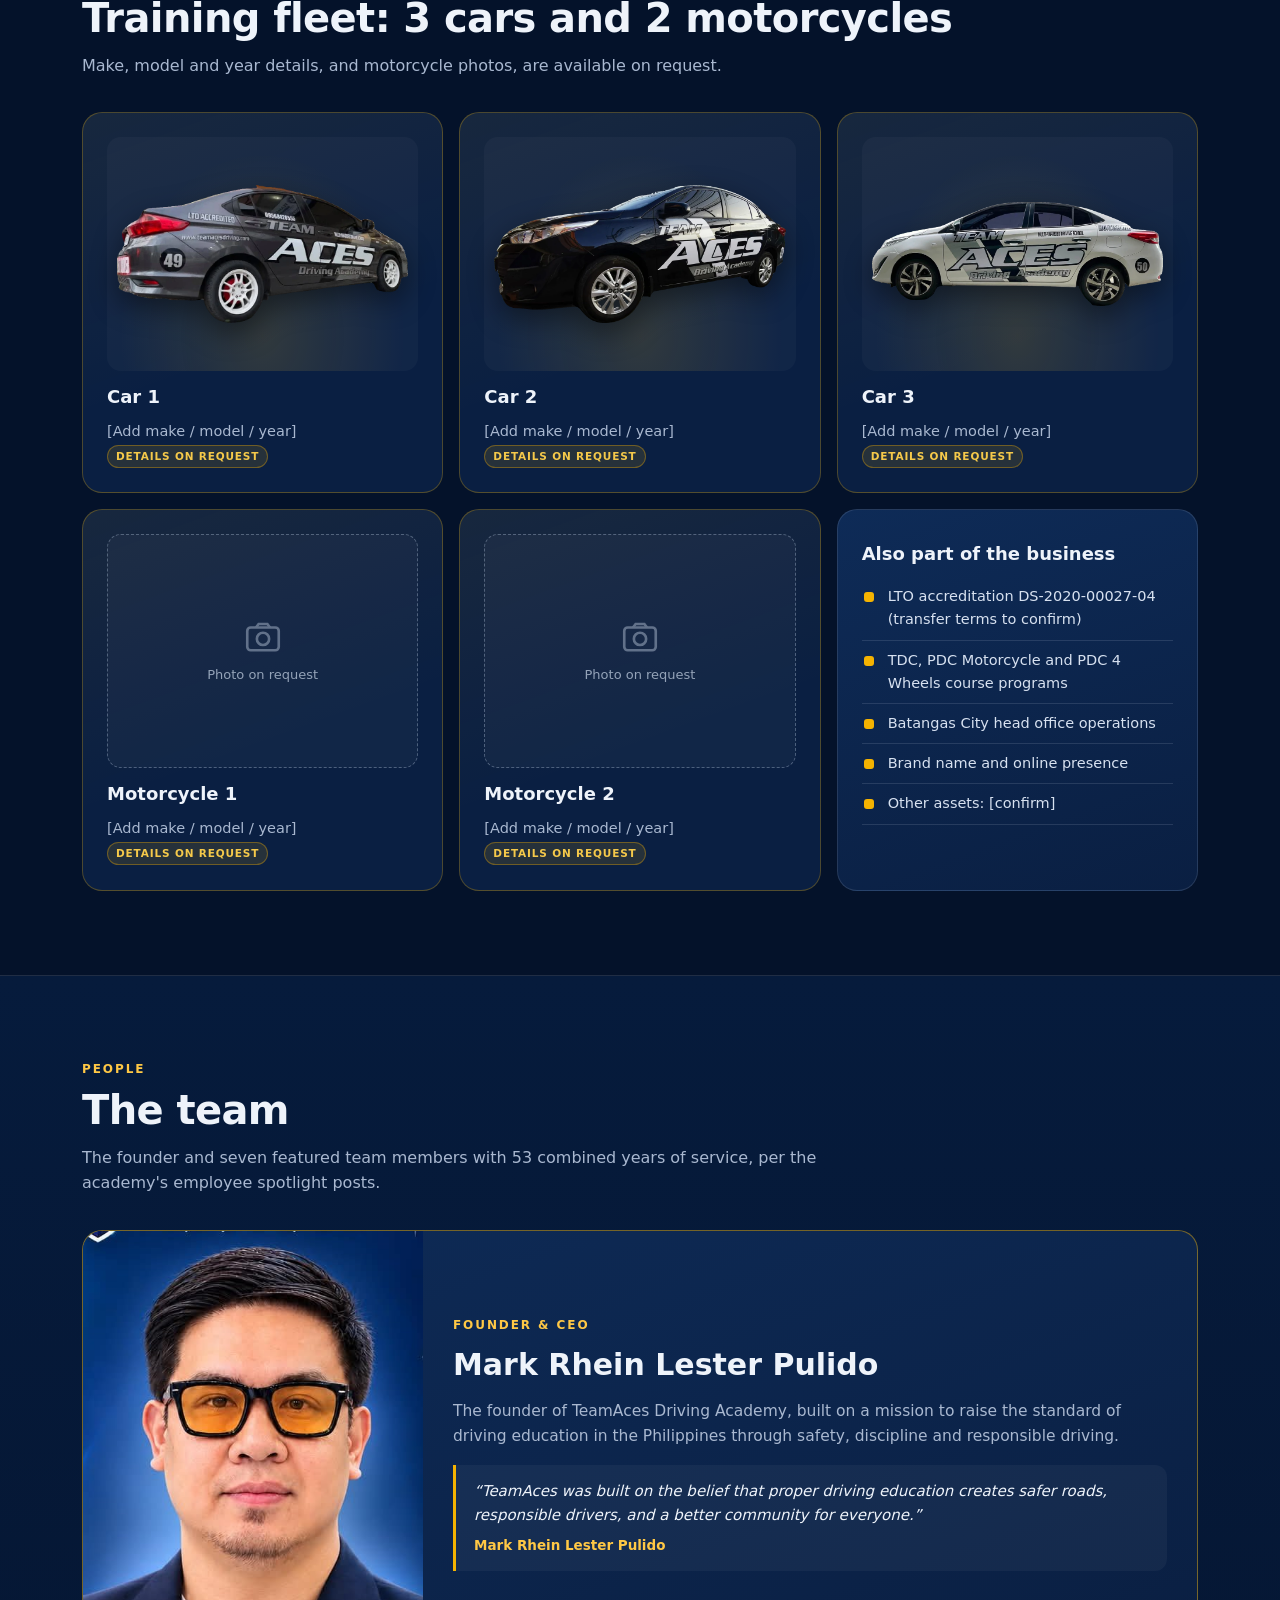
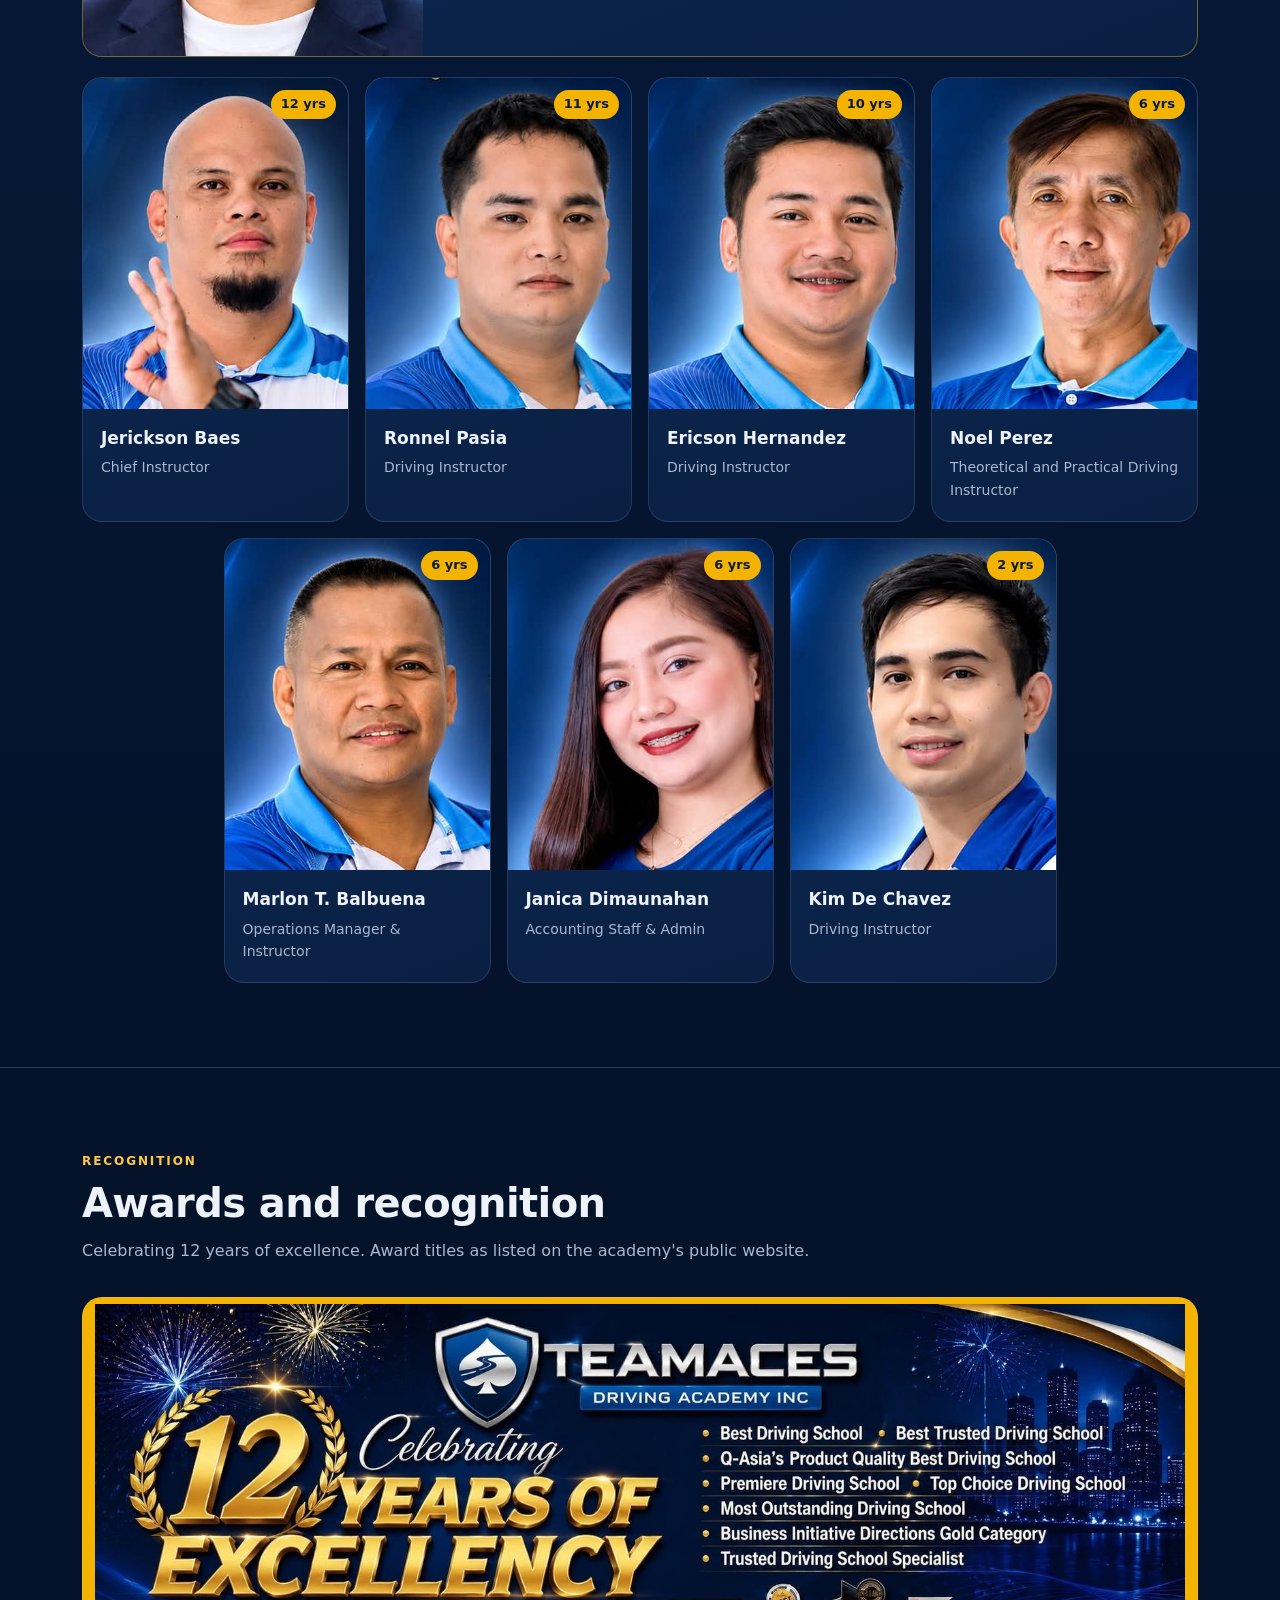
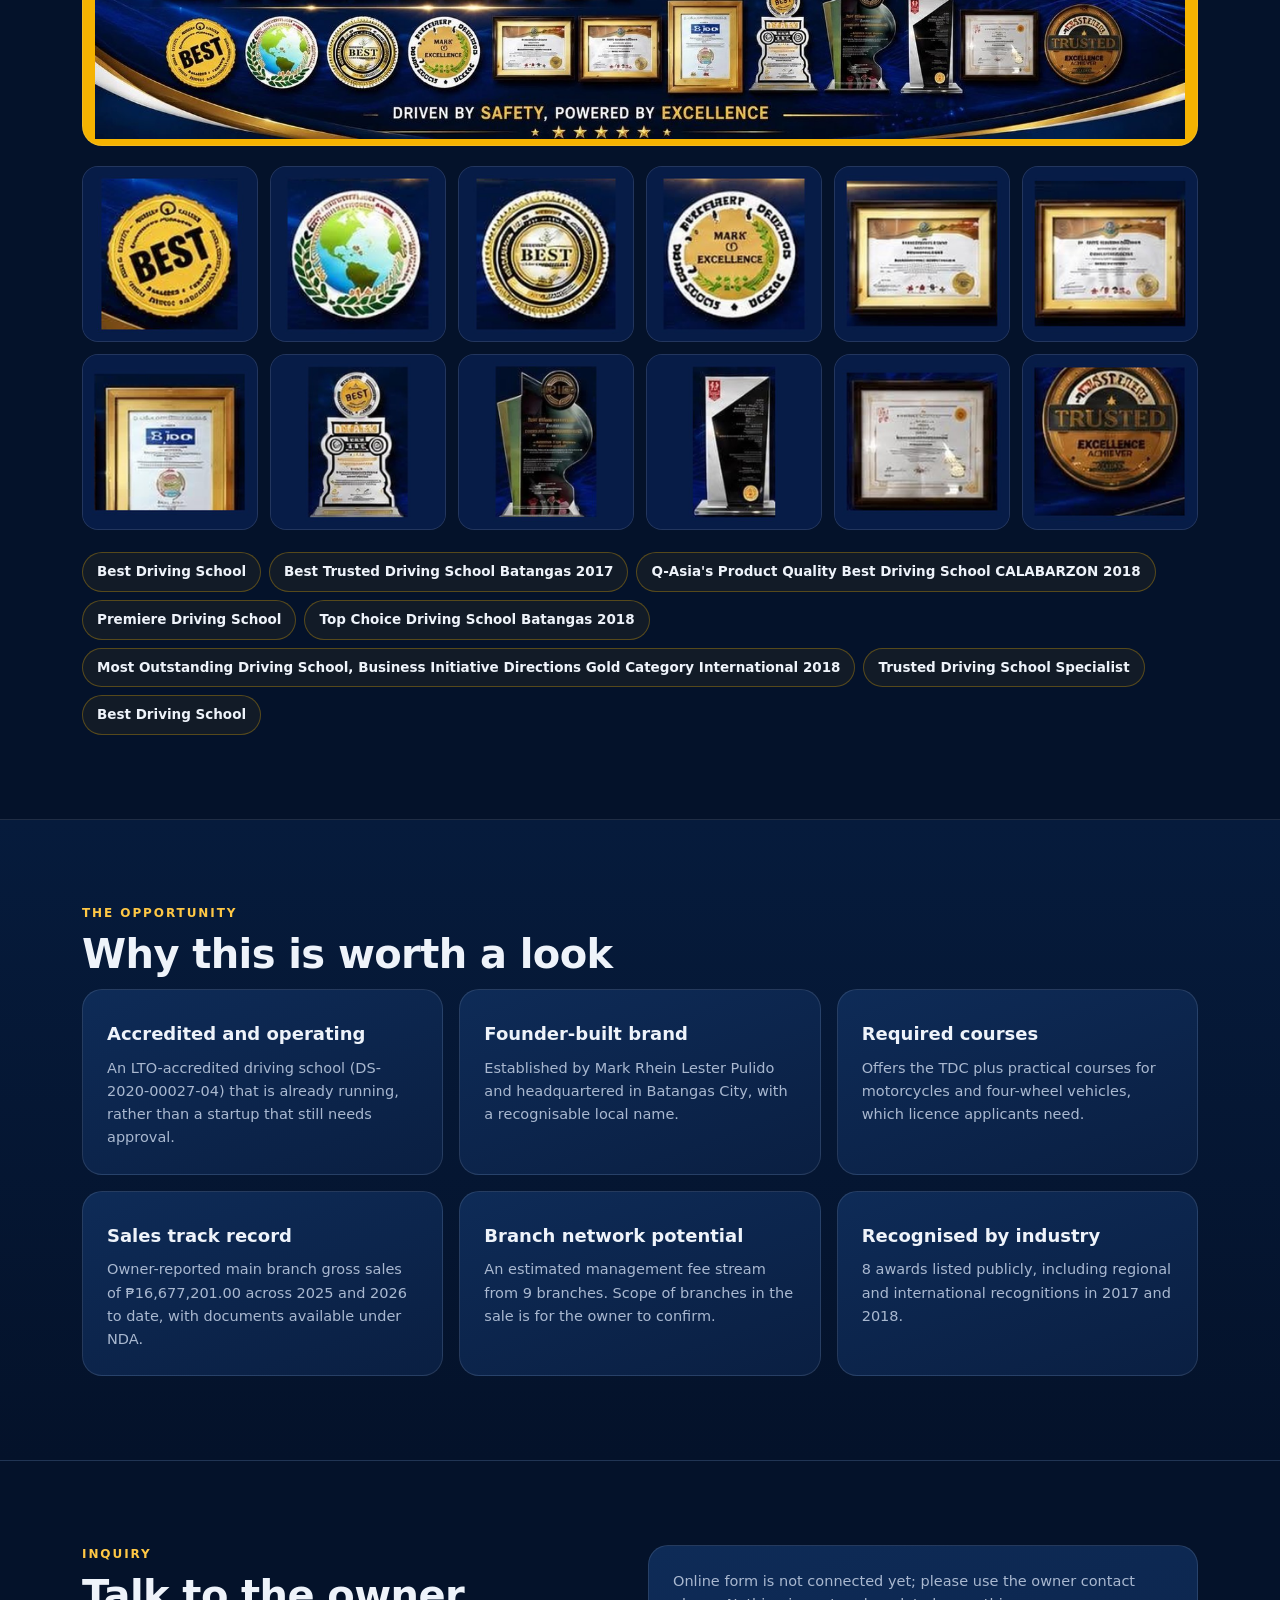
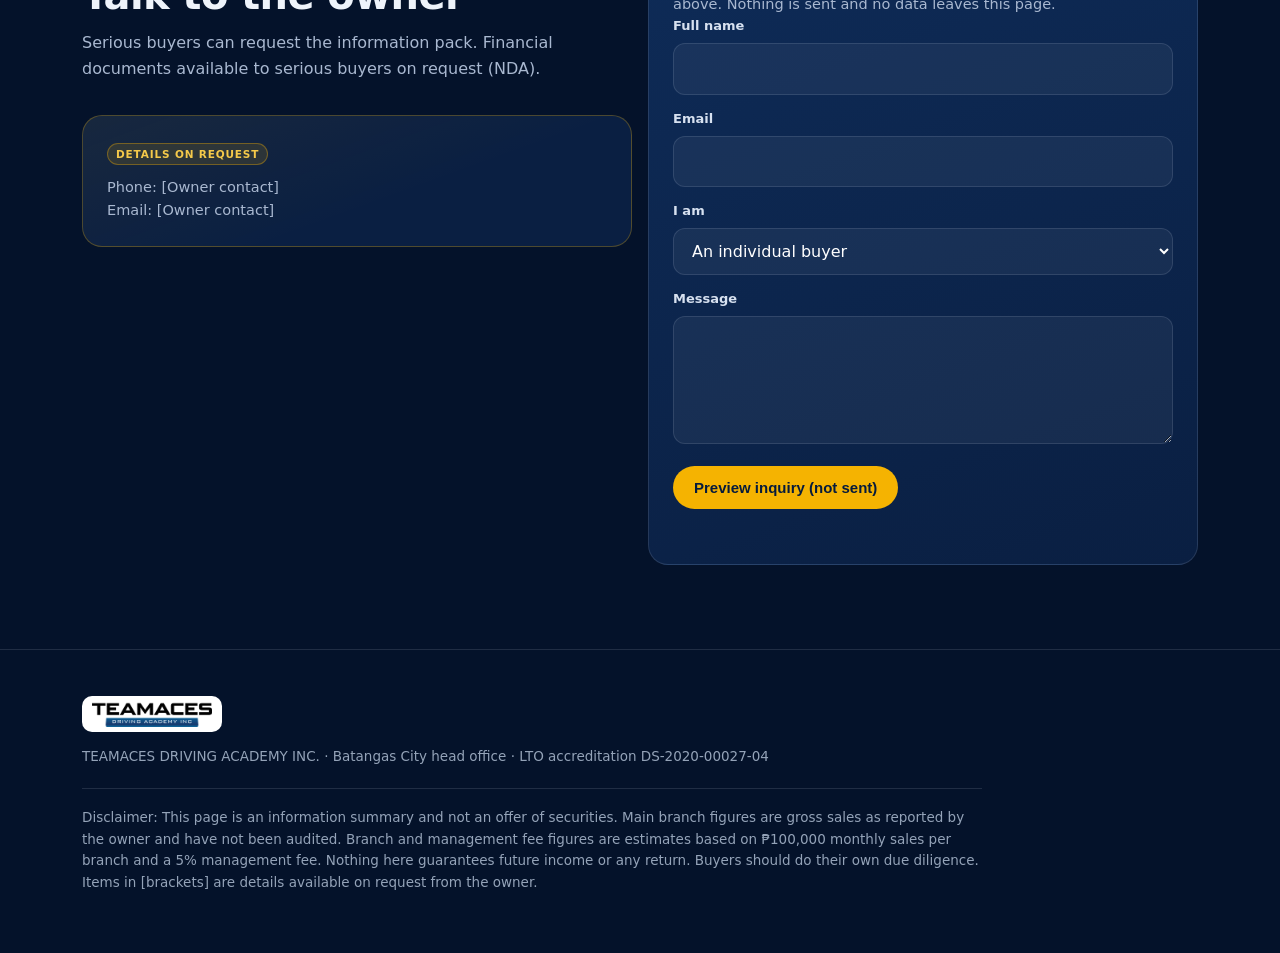
==== commit 5a787d91: "Add 3 background-removed car photos to vehicle slots" ====
--- a/docs/index.html
+++ b/docs/index.html
@@ -95,8 +95,8 @@
 <section class="s" id="included"><div class="wrap">
   <div class="kicker rv">What&#39;s included</div>
   <h2 class="rv">Training fleet: 3 cars and 2 motorcycles</h2>
-  <p class="sub rv">Vehicle photos and make, model and year details are available on request.</p>
-  <div class="grid g3"><div class="card ph-card rv" style="--d:0ms"><div class="slot"><div><svg viewBox="0 0 24 24" fill="none" stroke="currentColor" stroke-width="1.5" aria-hidden="true"><rect x="3" y="6" width="18" height="13" rx="2"/><circle cx="12" cy="12.5" r="3.5"/><path d="M8 6l1.5-2h5L16 6"/></svg>Photo on request</div></div><h3>Car 1</h3><p>[Add make / model / year]</p><span class="tag tag-ph">Details on request</span></div><div class="card ph-card rv" style="--d:80ms"><div class="slot"><div><svg viewBox="0 0 24 24" fill="none" stroke="currentColor" stroke-width="1.5" aria-hidden="true"><rect x="3" y="6" width="18" height="13" rx="2"/><circle cx="12" cy="12.5" r="3.5"/><path d="M8 6l1.5-2h5L16 6"/></svg>Photo on request</div></div><h3>Car 2</h3><p>[Add make / model / year]</p><span class="tag tag-ph">Details on request</span></div><div class="card ph-card rv" style="--d:160ms"><div class="slot"><div><svg viewBox="0 0 24 24" fill="none" stroke="currentColor" stroke-width="1.5" aria-hidden="true"><rect x="3" y="6" width="18" height="13" rx="2"/><circle cx="12" cy="12.5" r="3.5"/><path d="M8 6l1.5-2h5L16 6"/></svg>Photo on request</div></div><h3>Car 3</h3><p>[Add make / model / year]</p><span class="tag tag-ph">Details on request</span></div><div class="card ph-card rv" style="--d:240ms"><div class="slot"><div><svg viewBox="0 0 24 24" fill="none" stroke="currentColor" stroke-width="1.5" aria-hidden="true"><rect x="3" y="6" width="18" height="13" rx="2"/><circle cx="12" cy="12.5" r="3.5"/><path d="M8 6l1.5-2h5L16 6"/></svg>Photo on request</div></div><h3>Motorcycle 1</h3><p>[Add make / model / year]</p><span class="tag tag-ph">Details on request</span></div><div class="card ph-card rv" style="--d:320ms"><div class="slot"><div><svg viewBox="0 0 24 24" fill="none" stroke="currentColor" stroke-width="1.5" aria-hidden="true"><rect x="3" y="6" width="18" height="13" rx="2"/><circle cx="12" cy="12.5" r="3.5"/><path d="M8 6l1.5-2h5L16 6"/></svg>Photo on request</div></div><h3>Motorcycle 2</h3><p>[Add make / model / year]</p><span class="tag tag-ph">Details on request</span></div>
+  <p class="sub rv">Make, model and year details, and motorcycle photos, are available on request.</p>
+  <div class="grid g3"><div class="card ph-card rv" style="--d:0ms"><div class="slot slot-img"><img src="assets/vehicles/car-1.webp" loading="lazy" alt="TeamAces Driving Academy training car 1, white and black livery"></div><h3>Car 1</h3><p>[Add make / model / year]</p><span class="tag tag-ph">Details on request</span></div><div class="card ph-card rv" style="--d:80ms"><div class="slot slot-img"><img src="assets/vehicles/car-2.webp" loading="lazy" alt="TeamAces Driving Academy training car 2, white and black livery"></div><h3>Car 2</h3><p>[Add make / model / year]</p><span class="tag tag-ph">Details on request</span></div><div class="card ph-card rv" style="--d:160ms"><div class="slot slot-img"><img src="assets/vehicles/car-3.webp" loading="lazy" alt="TeamAces Driving Academy training car 3, white and black livery"></div><h3>Car 3</h3><p>[Add make / model / year]</p><span class="tag tag-ph">Details on request</span></div><div class="card ph-card rv" style="--d:240ms"><div class="slot"><div><svg viewBox="0 0 24 24" fill="none" stroke="currentColor" stroke-width="1.5" aria-hidden="true"><rect x="3" y="6" width="18" height="13" rx="2"/><circle cx="12" cy="12.5" r="3.5"/><path d="M8 6l1.5-2h5L16 6"/></svg>Photo on request</div></div><h3>Motorcycle 1</h3><p>[Add make / model / year]</p><span class="tag tag-ph">Details on request</span></div><div class="card ph-card rv" style="--d:320ms"><div class="slot"><div><svg viewBox="0 0 24 24" fill="none" stroke="currentColor" stroke-width="1.5" aria-hidden="true"><rect x="3" y="6" width="18" height="13" rx="2"/><circle cx="12" cy="12.5" r="3.5"/><path d="M8 6l1.5-2h5L16 6"/></svg>Photo on request</div></div><h3>Motorcycle 2</h3><p>[Add make / model / year]</p><span class="tag tag-ph">Details on request</span></div>
     <div class="card rv"><h3>Also part of the business</h3><ul class="list"><li>LTO accreditation DS-2020-00027-04 (transfer terms to confirm)</li><li>TDC, PDC Motorcycle and PDC 4 Wheels course programs</li><li>Batangas City head office operations</li><li>Brand name and online presence</li><li>Other assets: [confirm]</li></ul></div>
   </div>
 </div></section>
--- a/styles.css
+++ b/styles.css
@@ -124,3 +124,6 @@
 .aw-titles li{padding:8px 14px;border-radius:999px;border:1px solid rgba(245,179,1,.3);background:rgba(245,179,1,.06);color:#EEF3FA;font-size:13.5px;font-weight:600}
 @media (max-width:900px){.aw-grid{grid-template-columns:repeat(4,1fr)}}
 @media (max-width:560px){.aw-grid{grid-template-columns:repeat(3,1fr);gap:8px}}
+
+.slot-img{border:0;background:radial-gradient(ellipse at 50% 85%,rgba(245,179,1,.14),transparent 65%),rgba(255,255,255,.03);padding:10px}
+.slot-img img{width:100%;height:100%;object-fit:contain;filter:drop-shadow(0 10px 14px rgba(0,0,0,.45))}
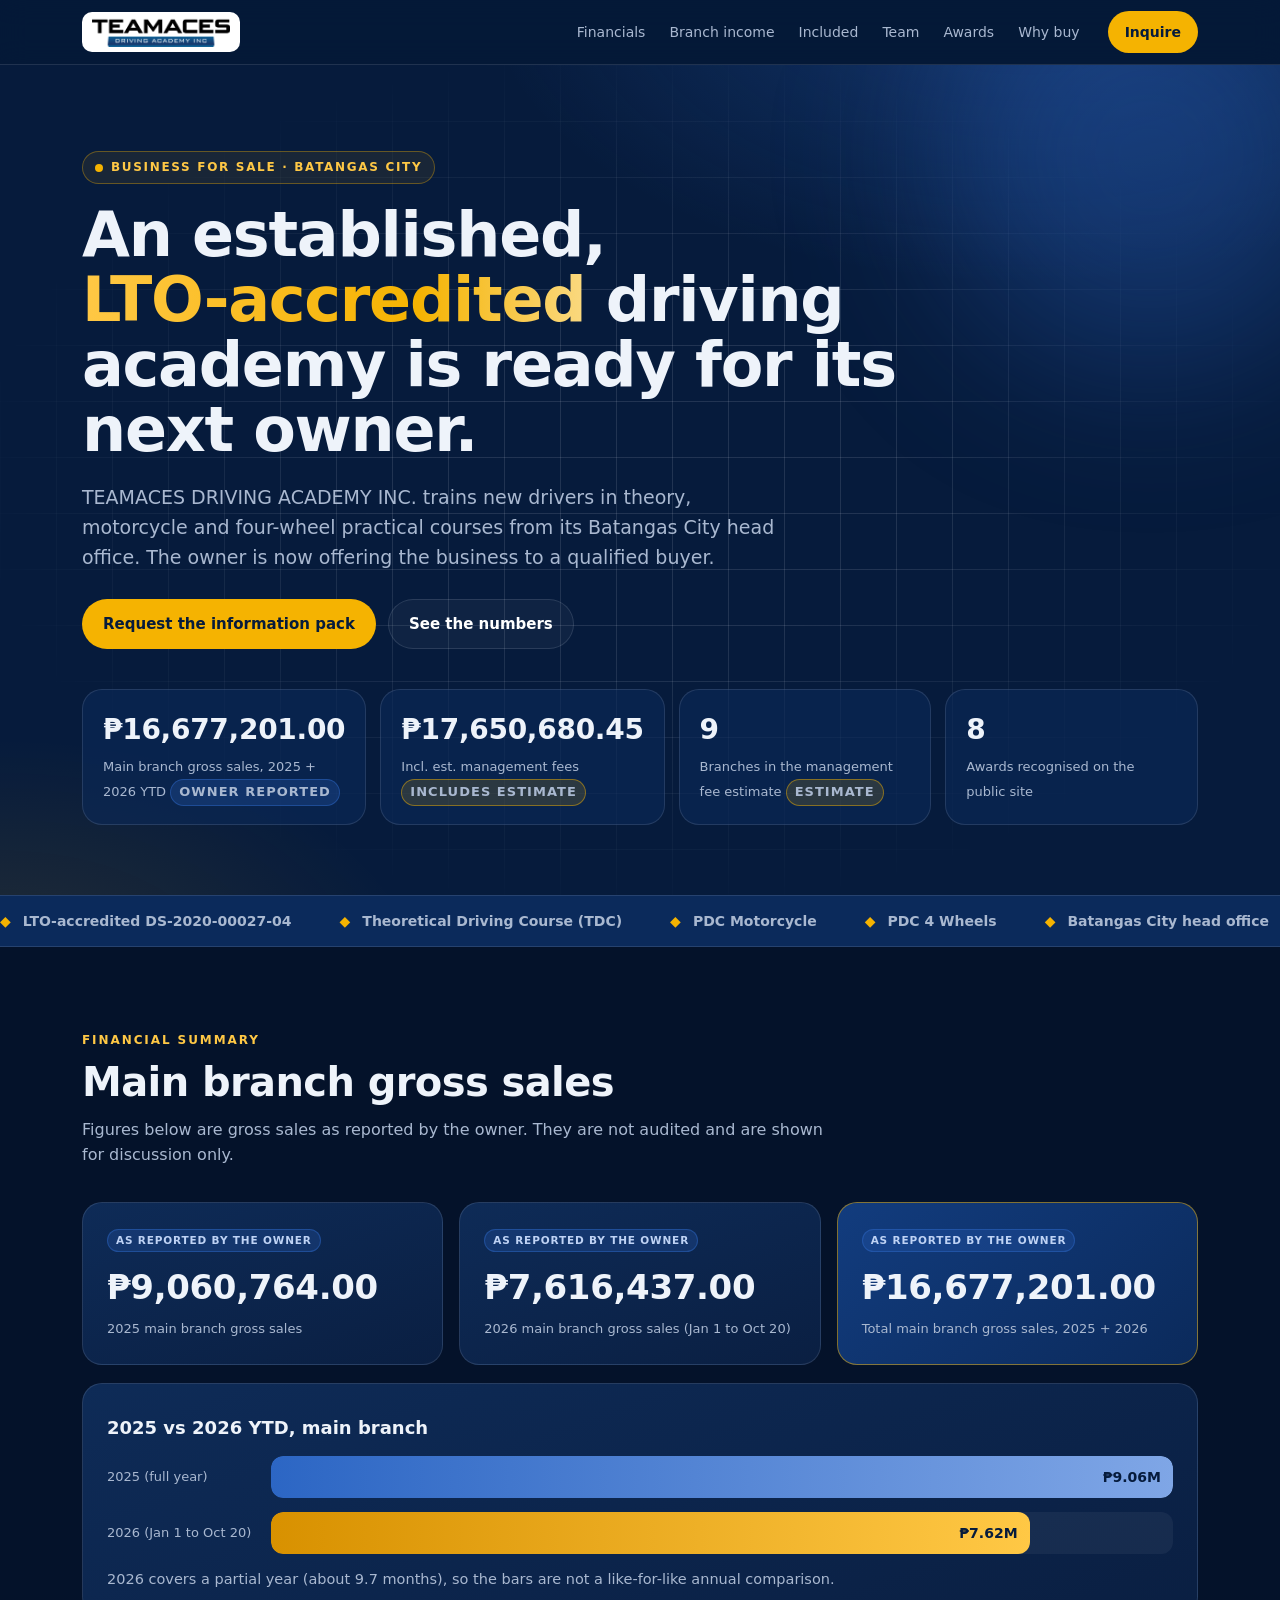
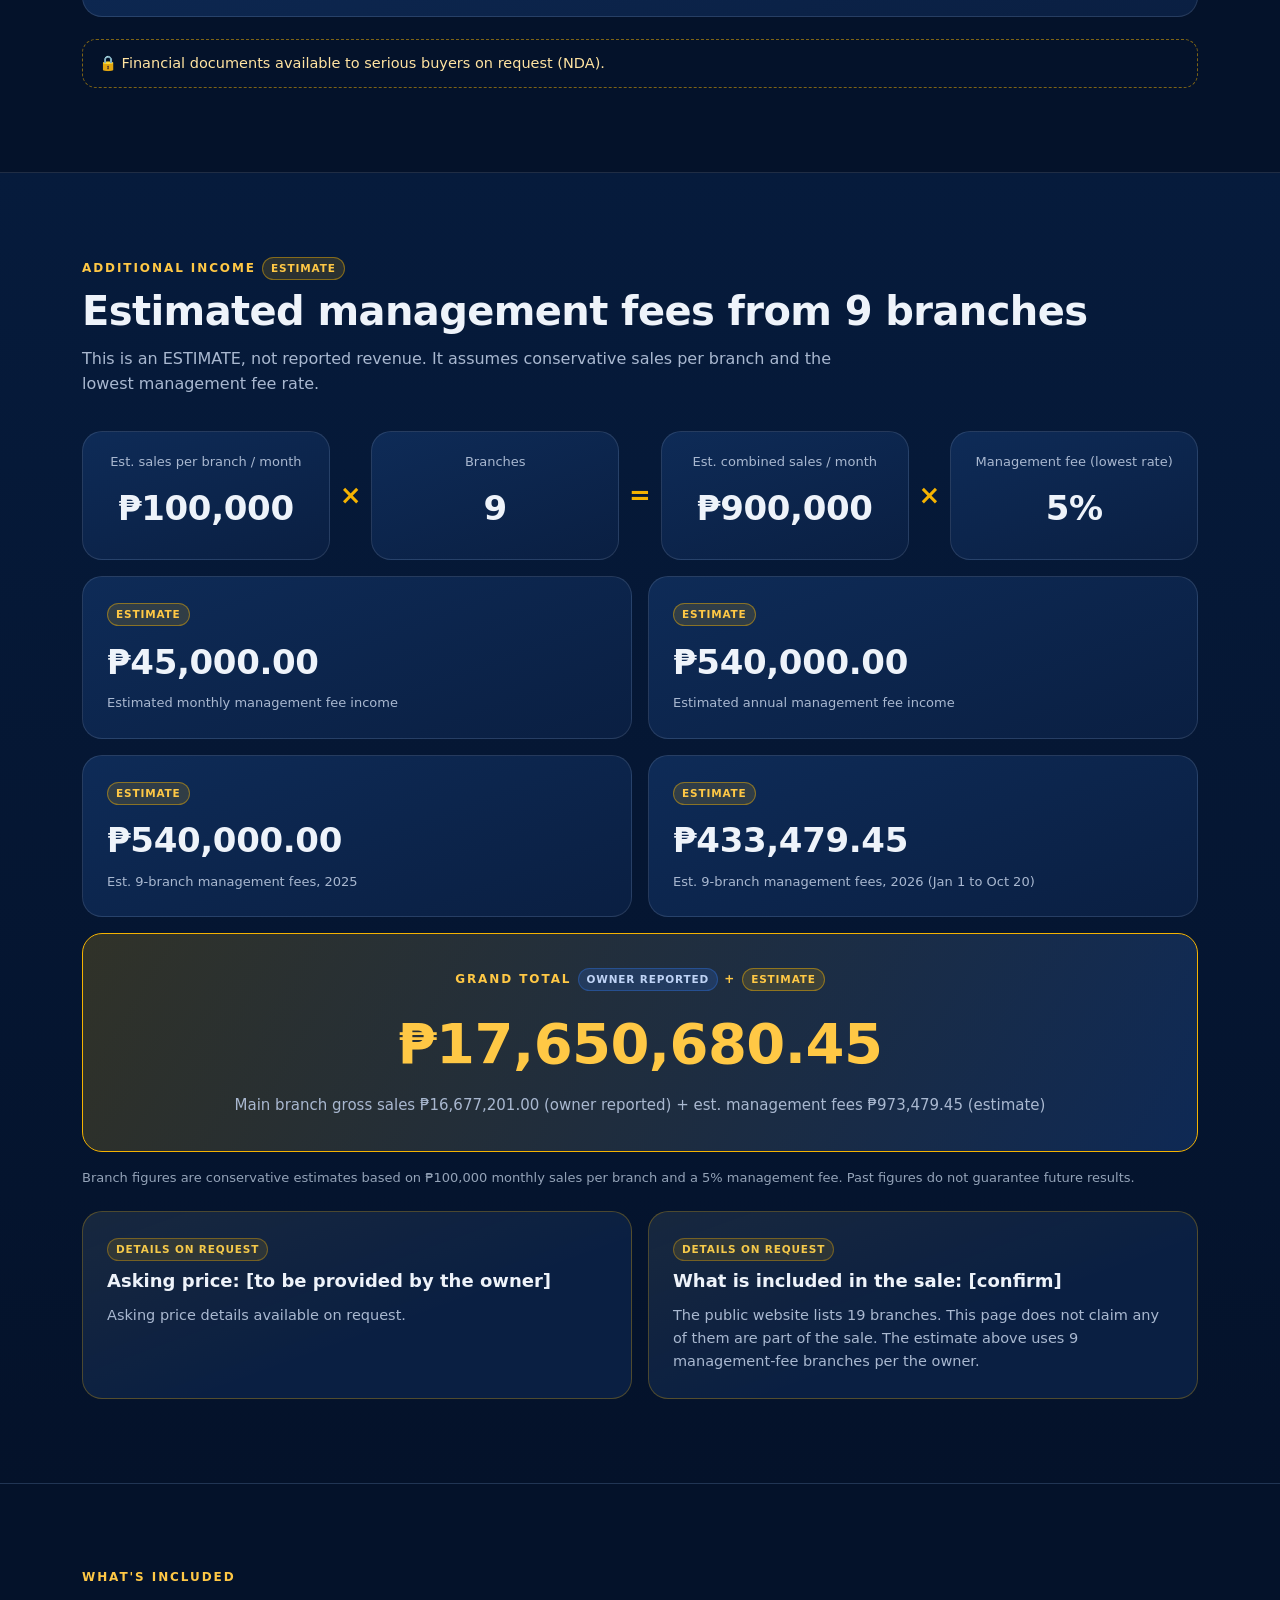
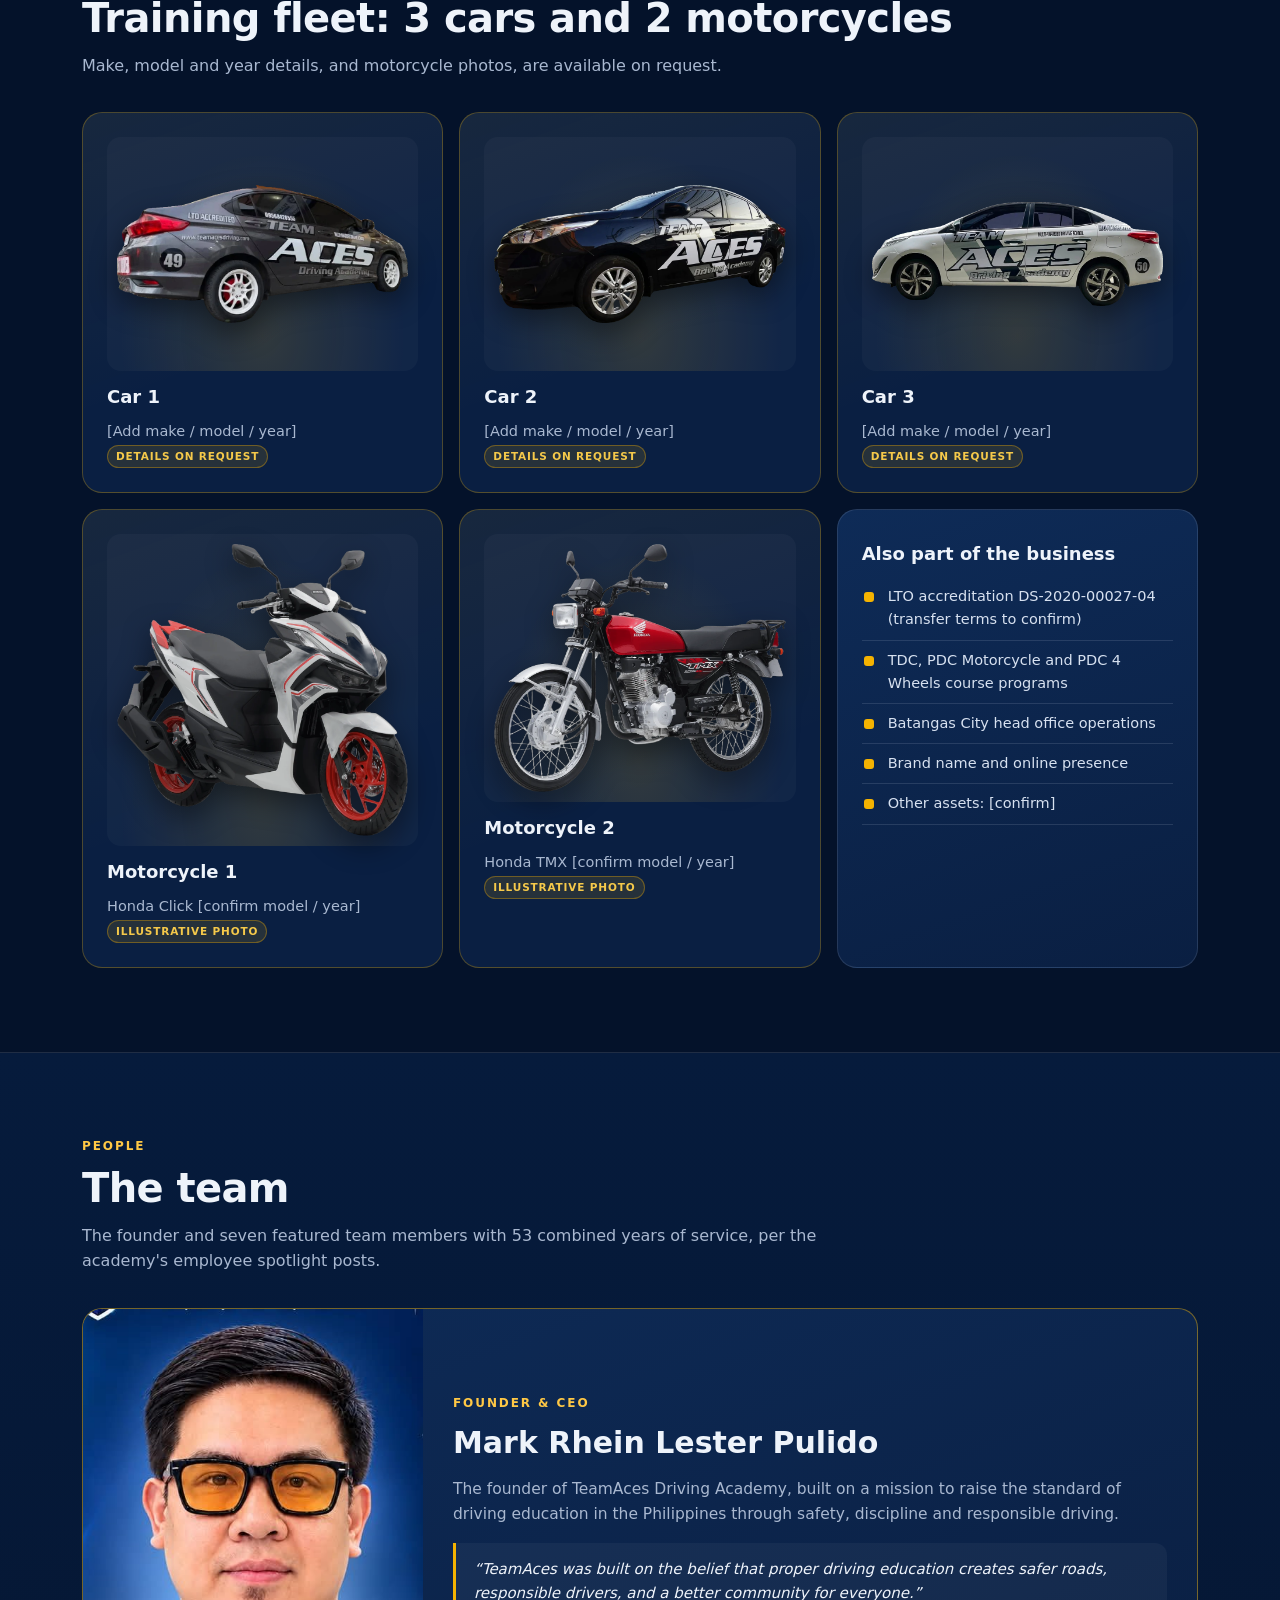
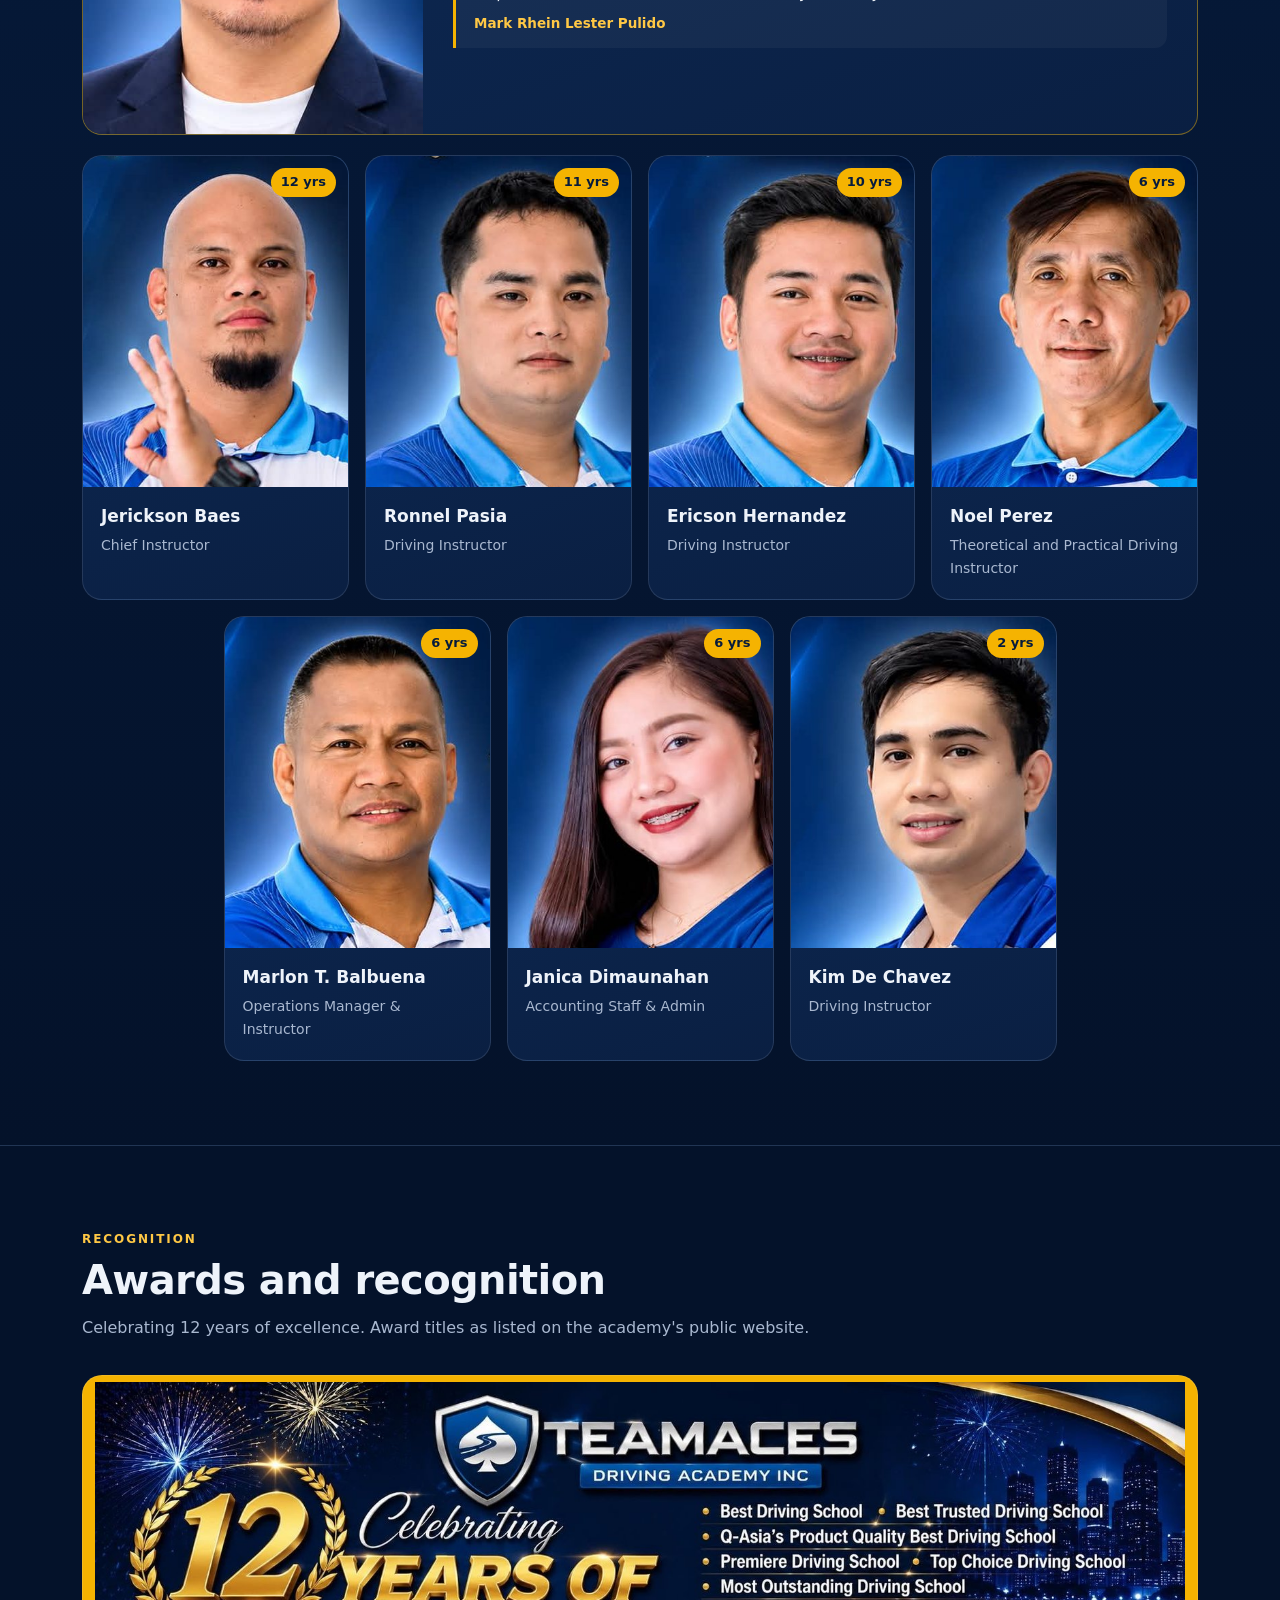
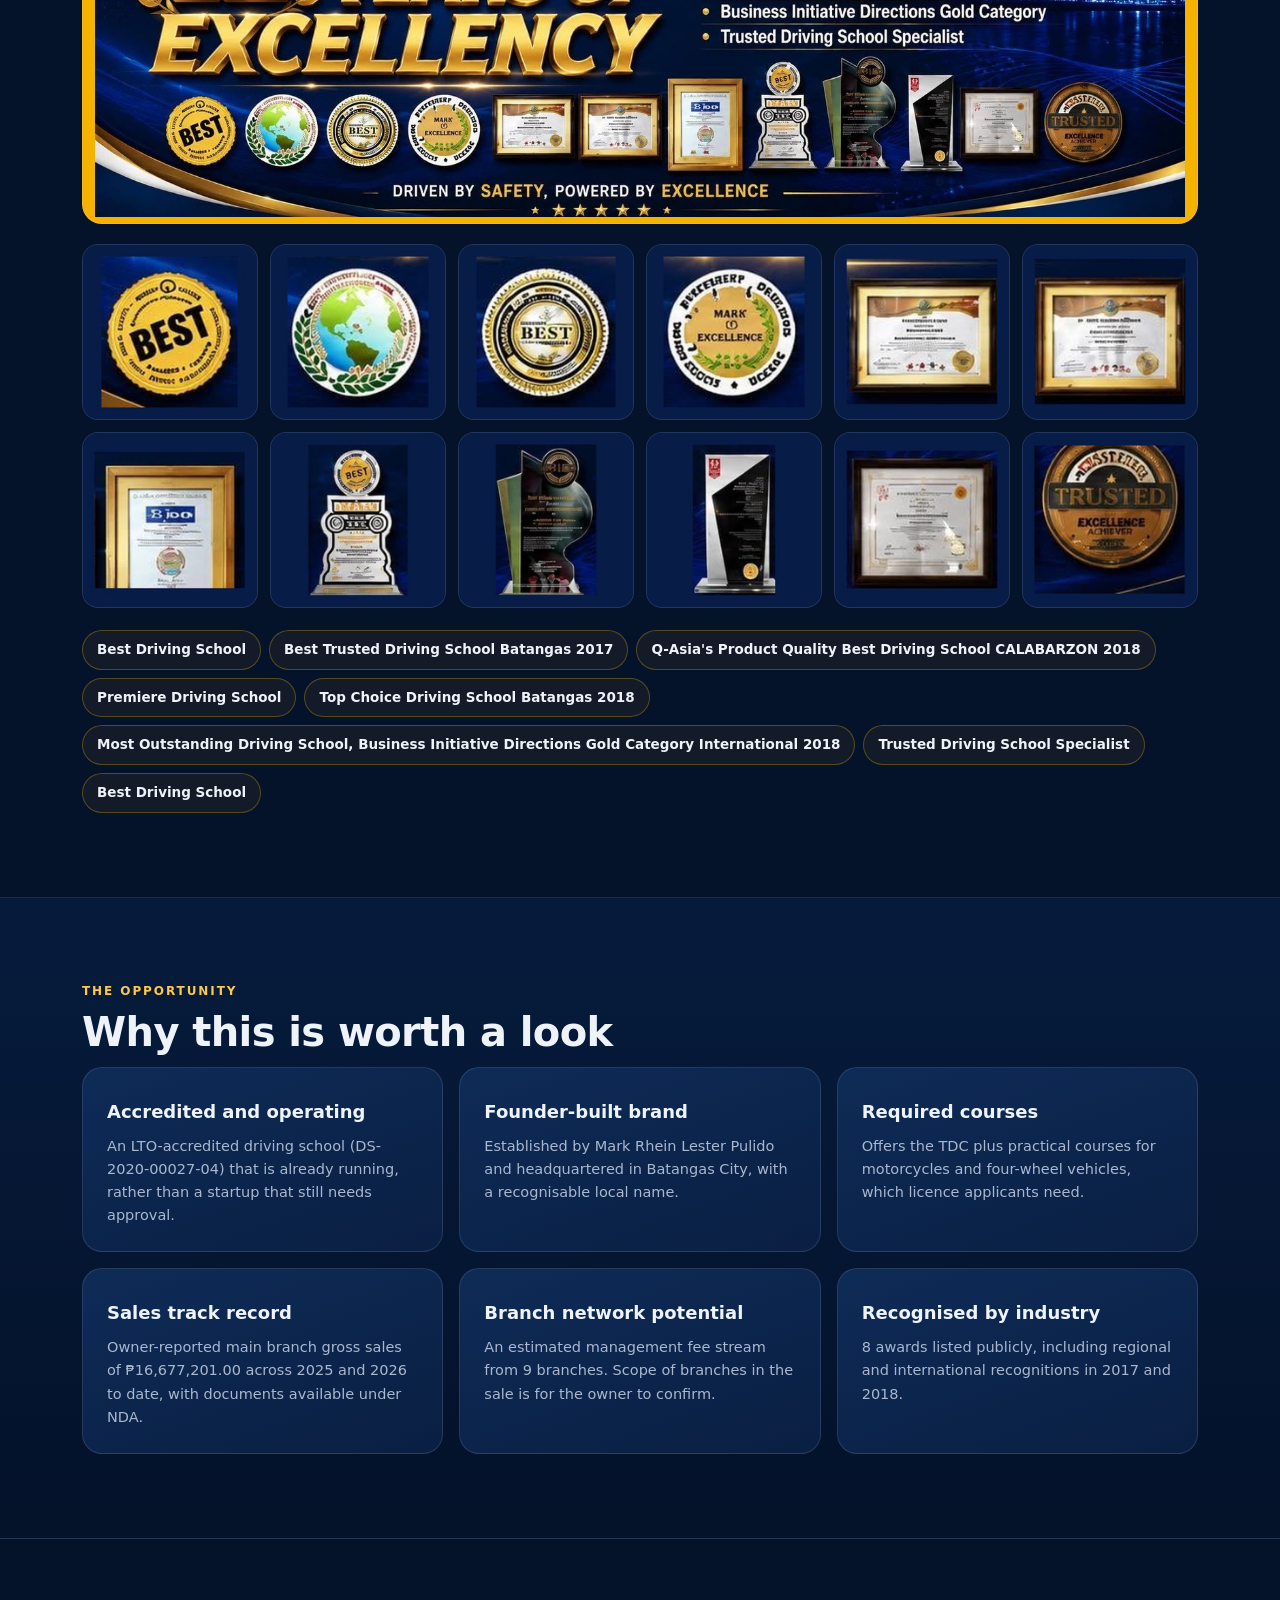
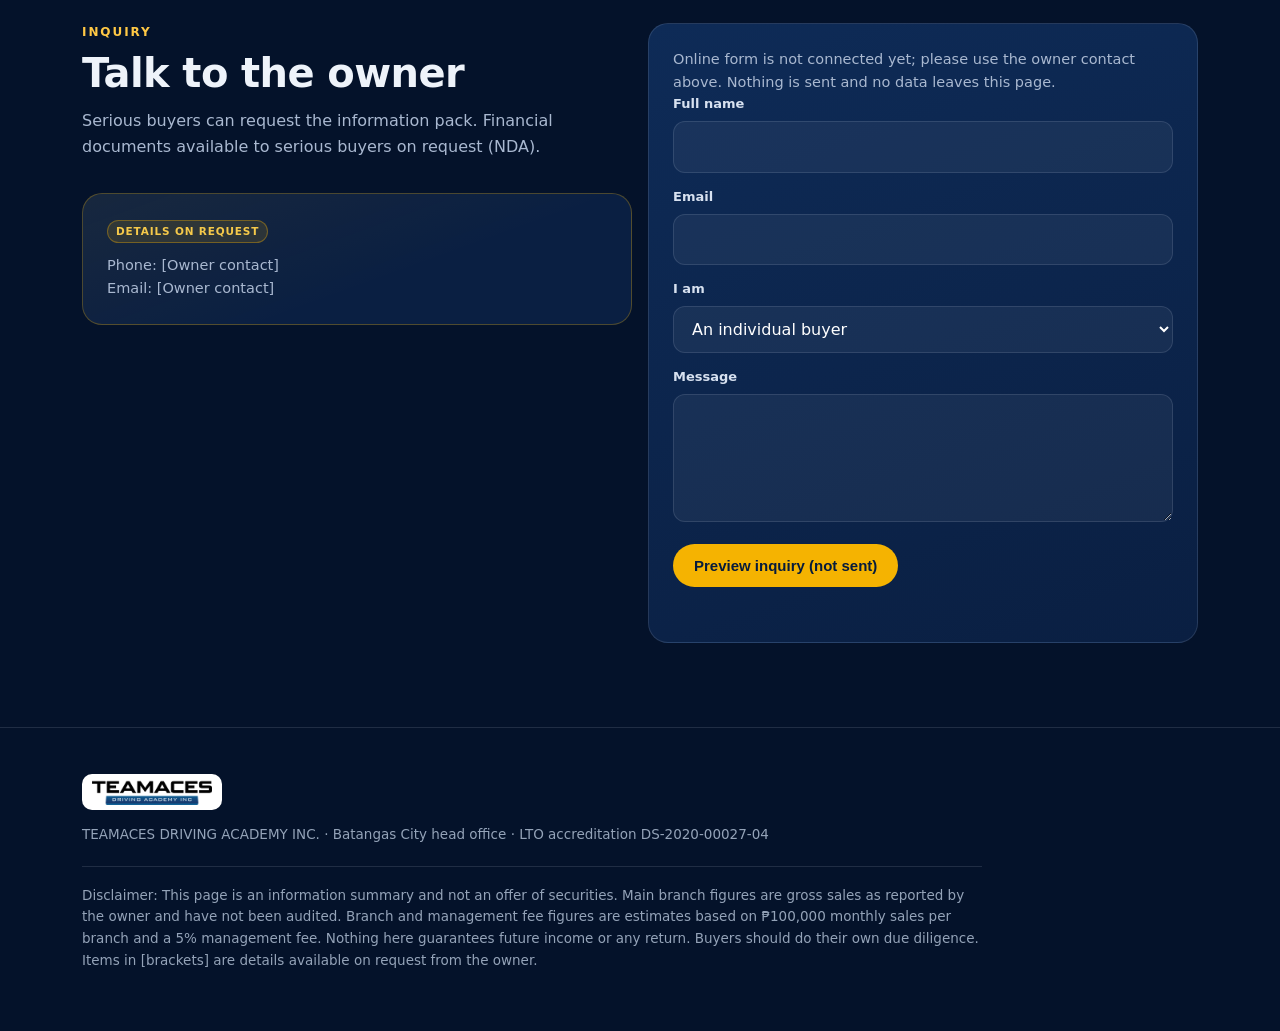
==== commit d01be9cb: "Add Honda Click and TMX motorcycle cutouts (illustrative photos)" ====
--- a/docs/index.html
+++ b/docs/index.html
@@ -96,7 +96,7 @@
   <div class="kicker rv">What&#39;s included</div>
   <h2 class="rv">Training fleet: 3 cars and 2 motorcycles</h2>
   <p class="sub rv">Make, model and year details, and motorcycle photos, are available on request.</p>
-  <div class="grid g3"><div class="card ph-card rv" style="--d:0ms"><div class="slot slot-img"><img src="assets/vehicles/car-1.webp" loading="lazy" alt="TeamAces Driving Academy training car 1, white and black livery"></div><h3>Car 1</h3><p>[Add make / model / year]</p><span class="tag tag-ph">Details on request</span></div><div class="card ph-card rv" style="--d:80ms"><div class="slot slot-img"><img src="assets/vehicles/car-2.webp" loading="lazy" alt="TeamAces Driving Academy training car 2, white and black livery"></div><h3>Car 2</h3><p>[Add make / model / year]</p><span class="tag tag-ph">Details on request</span></div><div class="card ph-card rv" style="--d:160ms"><div class="slot slot-img"><img src="assets/vehicles/car-3.webp" loading="lazy" alt="TeamAces Driving Academy training car 3, white and black livery"></div><h3>Car 3</h3><p>[Add make / model / year]</p><span class="tag tag-ph">Details on request</span></div><div class="card ph-card rv" style="--d:240ms"><div class="slot"><div><svg viewBox="0 0 24 24" fill="none" stroke="currentColor" stroke-width="1.5" aria-hidden="true"><rect x="3" y="6" width="18" height="13" rx="2"/><circle cx="12" cy="12.5" r="3.5"/><path d="M8 6l1.5-2h5L16 6"/></svg>Photo on request</div></div><h3>Motorcycle 1</h3><p>[Add make / model / year]</p><span class="tag tag-ph">Details on request</span></div><div class="card ph-card rv" style="--d:320ms"><div class="slot"><div><svg viewBox="0 0 24 24" fill="none" stroke="currentColor" stroke-width="1.5" aria-hidden="true"><rect x="3" y="6" width="18" height="13" rx="2"/><circle cx="12" cy="12.5" r="3.5"/><path d="M8 6l1.5-2h5L16 6"/></svg>Photo on request</div></div><h3>Motorcycle 2</h3><p>[Add make / model / year]</p><span class="tag tag-ph">Details on request</span></div>
+  <div class="grid g3"><div class="card ph-card rv" style="--d:0ms"><div class="slot slot-img"><img src="assets/vehicles/car-1.webp" loading="lazy" alt="TeamAces Driving Academy training car 1, white and black livery"></div><h3>Car 1</h3><p>[Add make / model / year]</p><span class="tag tag-ph">Details on request</span></div><div class="card ph-card rv" style="--d:80ms"><div class="slot slot-img"><img src="assets/vehicles/car-2.webp" loading="lazy" alt="TeamAces Driving Academy training car 2, white and black livery"></div><h3>Car 2</h3><p>[Add make / model / year]</p><span class="tag tag-ph">Details on request</span></div><div class="card ph-card rv" style="--d:160ms"><div class="slot slot-img"><img src="assets/vehicles/car-3.webp" loading="lazy" alt="TeamAces Driving Academy training car 3, white and black livery"></div><h3>Car 3</h3><p>[Add make / model / year]</p><span class="tag tag-ph">Details on request</span></div><div class="card ph-card rv" style="--d:240ms"><div class="slot slot-img"><img src="assets/vehicles/motorcycle-1.webp" loading="lazy" alt="Honda Click motorcycle, illustrative manufacturer photo"></div><h3>Motorcycle 1</h3><p>Honda Click [confirm model / year]</p><span class="tag tag-ph">Illustrative photo</span></div><div class="card ph-card rv" style="--d:320ms"><div class="slot slot-img"><img src="assets/vehicles/motorcycle-2.webp" loading="lazy" alt="Honda TMX motorcycle, illustrative manufacturer photo"></div><h3>Motorcycle 2</h3><p>Honda TMX [confirm model / year]</p><span class="tag tag-ph">Illustrative photo</span></div>
     <div class="card rv"><h3>Also part of the business</h3><ul class="list"><li>LTO accreditation DS-2020-00027-04 (transfer terms to confirm)</li><li>TDC, PDC Motorcycle and PDC 4 Wheels course programs</li><li>Batangas City head office operations</li><li>Brand name and online presence</li><li>Other assets: [confirm]</li></ul></div>
   </div>
 </div></section>
